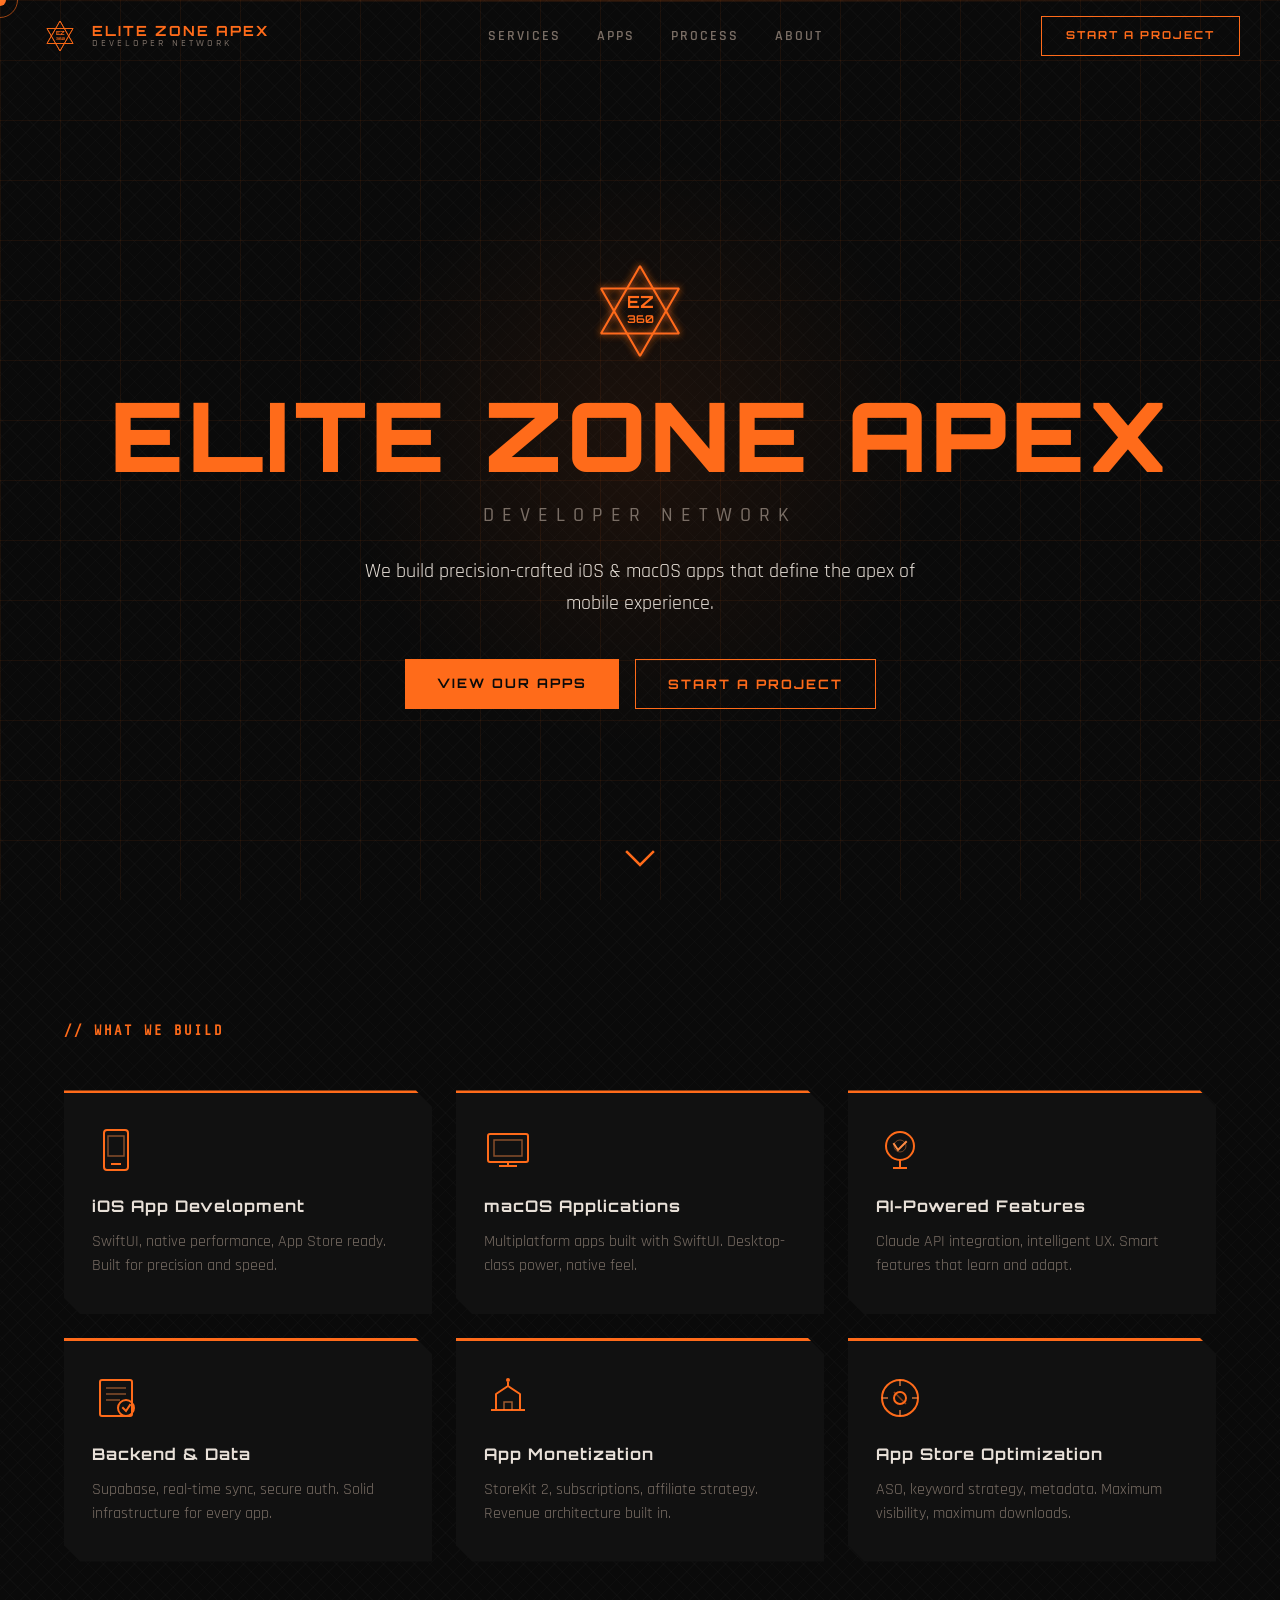
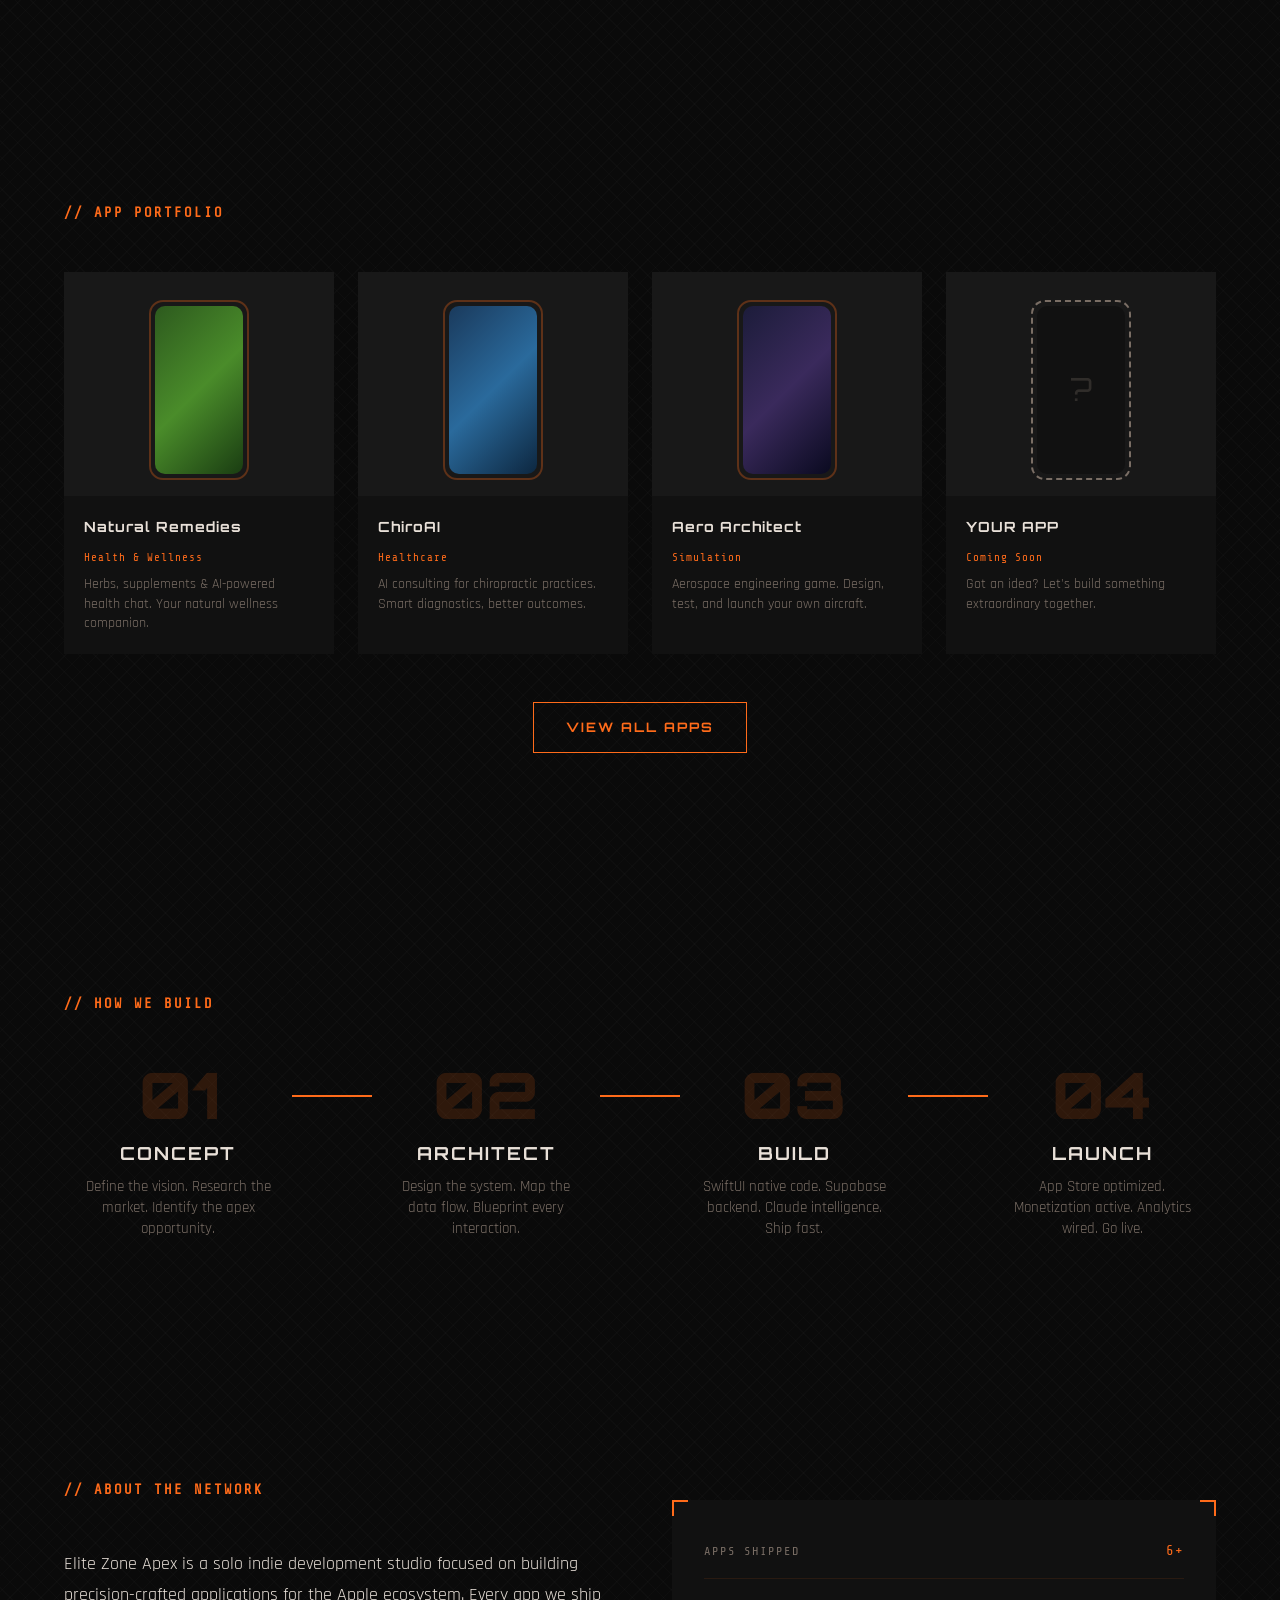
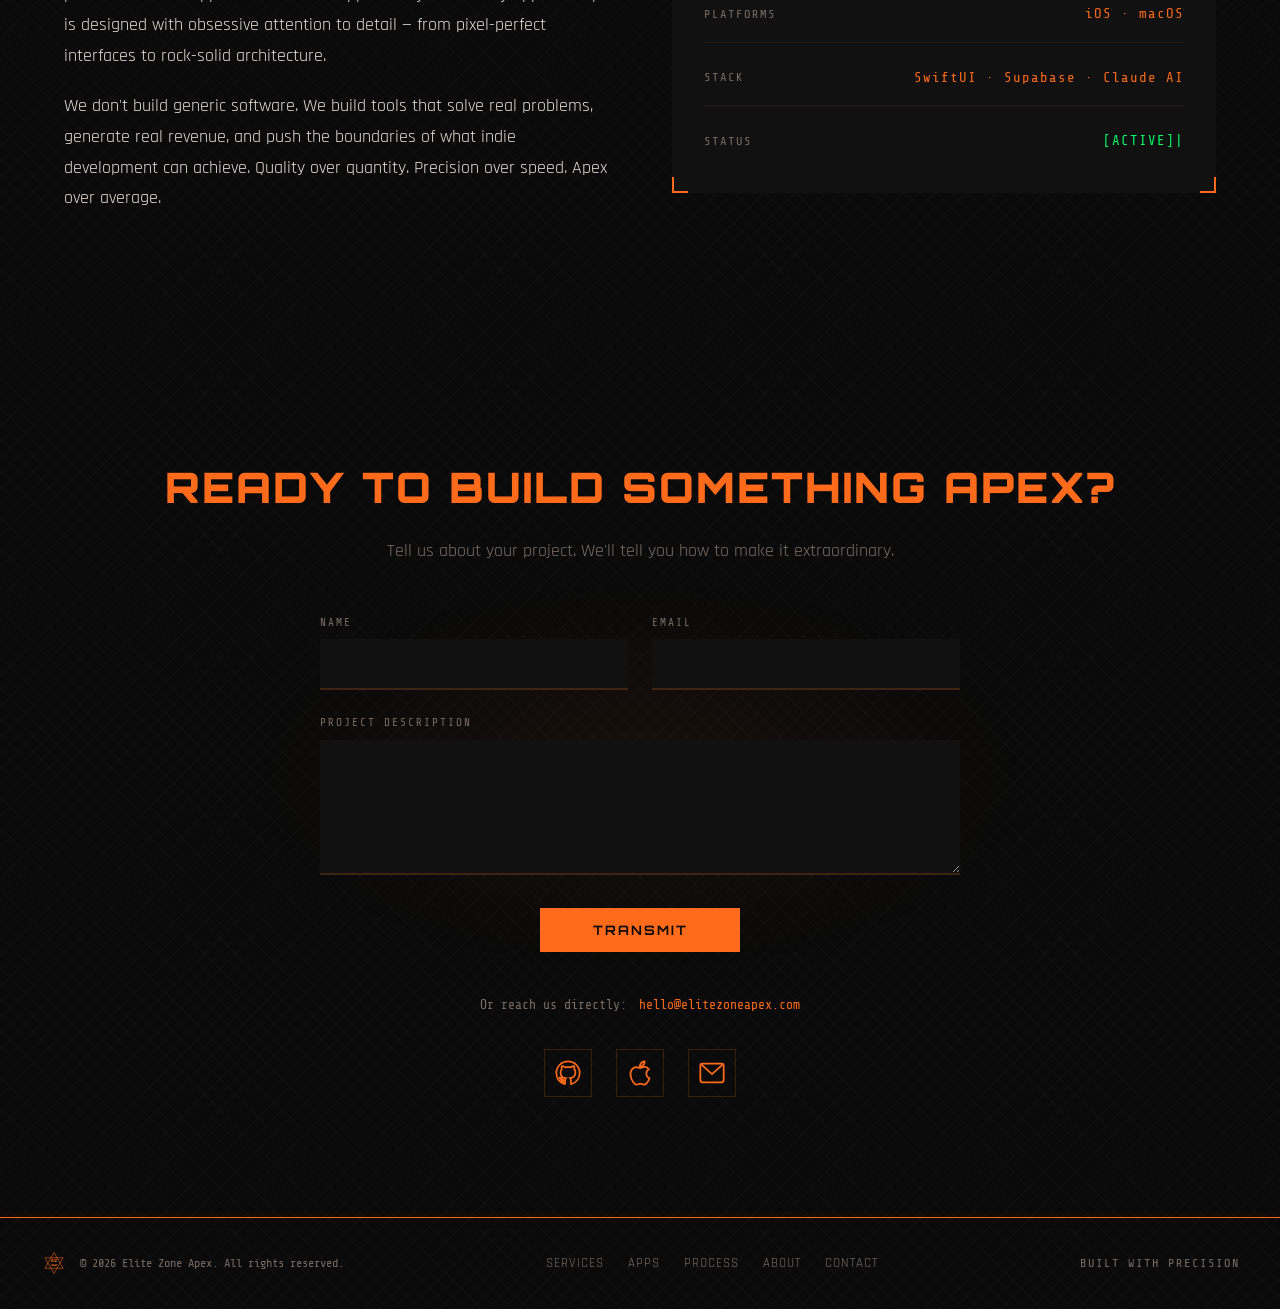
==== index.html @ 3fc2ad37 "Initial build: Elite Zone Apex Developer Network website Static site with carbon fiber texture, oran" ====
<!DOCTYPE html>
<html lang="en">
<head>
  <meta charset="UTF-8">
  <meta name="viewport" content="width=device-width, initial-scale=1.0">
  <title>Elite Zone Apex — Developer Network</title>
  <meta name="description" content="Precision-crafted iOS & macOS apps that define the apex of mobile experience. Elite Zone Apex Developer Network.">
  <meta property="og:title" content="Elite Zone Apex — Developer Network">
  <meta property="og:description" content="Precision-crafted iOS & macOS apps that define the apex of mobile experience.">
  <meta property="og:image" content="assets/og-image.png">
  <meta property="og:type" content="website">
  <link rel="preconnect" href="https://fonts.googleapis.com">
  <link rel="preconnect" href="https://fonts.gstatic.com" crossorigin>
  <link href="https://fonts.googleapis.com/css2?family=Orbitron:wght@400;500;600;700;800;900&family=Rajdhani:wght@300;400;500;600;700&family=Share+Tech+Mono&display=swap" rel="stylesheet">
  <link rel="stylesheet" href="styles/main.css">
</head>
<body>
  <!-- Grid Overlay -->
  <div class="grid-overlay" aria-hidden="true"></div>

  <!-- Scan Line -->
  <div class="scan-line" aria-hidden="true"></div>

  <!-- Custom Cursor -->
  <div class="cursor-dot" aria-hidden="true"></div>
  <div class="cursor-ring" aria-hidden="true"></div>

  <!-- ========== NAV ========== -->
  <header class="nav" id="nav">
    <div class="nav__inner">
      <a href="#hero" class="nav__logo">
        <svg class="nav__logo-mark" viewBox="0 0 200 200" width="40" height="40">
          <defs>
            <filter id="nav-glow">
              <feGaussianBlur stdDeviation="3" result="blur"/>
              <feMerge><feMergeNode in="blur"/><feMergeNode in="SourceGraphic"/></feMerge>
            </filter>
          </defs>
          <g filter="url(#nav-glow)" transform="translate(100,100)">
            <polygon points="0,-75 65,37.5 -65,37.5" fill="none" stroke="#FF6B1A" stroke-width="4" stroke-linejoin="bevel"/>
            <polygon points="0,75 65,-37.5 -65,-37.5" fill="none" stroke="#FF6B1A" stroke-width="4" stroke-linejoin="bevel"/>
          </g>
          <text x="100" y="95" text-anchor="middle" font-family="Orbitron, sans-serif" font-weight="700" font-size="28" fill="#FF6B1A">EZ</text>
          <text x="100" y="120" text-anchor="middle" font-family="Orbitron, sans-serif" font-weight="700" font-size="18" fill="#FF6B1A">360</text>
        </svg>
        <div class="nav__logo-text">
          <span class="nav__logo-title">ELITE ZONE APEX</span>
          <span class="nav__logo-sub">DEVELOPER NETWORK</span>
        </div>
      </a>

      <nav class="nav__links">
        <a href="#services" class="nav__link">Services</a>
        <a href="#apps" class="nav__link">Apps</a>
        <a href="#process" class="nav__link">Process</a>
        <a href="#about" class="nav__link">About</a>
      </nav>

      <a href="#contact" class="btn btn--outline nav__cta">START A PROJECT</a>

      <button class="nav__hamburger" aria-label="Toggle menu" aria-expanded="false">
        <span></span>
        <span></span>
        <span></span>
      </button>
    </div>

    <!-- Mobile menu -->
    <div class="nav__mobile-menu">
      <a href="#services" class="nav__mobile-link">Services</a>
      <a href="#apps" class="nav__mobile-link">Apps</a>
      <a href="#process" class="nav__mobile-link">Process</a>
      <a href="#about" class="nav__mobile-link">About</a>
      <a href="#contact" class="btn btn--outline nav__mobile-cta">START A PROJECT</a>
    </div>
  </header>

  <!-- ========== HERO ========== -->
  <section class="hero" id="hero">
    <div class="hero__bg" aria-hidden="true">
      <div class="hero__glow"></div>
    </div>
    <div class="hero__content">
      <svg class="hero__logo anim-fade-up" viewBox="0 0 200 200" width="120" height="120">
        <defs>
          <filter id="hero-glow">
            <feGaussianBlur stdDeviation="6" result="blur"/>
            <feMerge><feMergeNode in="blur"/><feMergeNode in="SourceGraphic"/></feMerge>
          </filter>
        </defs>
        <g filter="url(#hero-glow)" transform="translate(100,100)">
          <polygon points="0,-75 65,37.5 -65,37.5" fill="none" stroke="#FF6B1A" stroke-width="3.5" stroke-linejoin="bevel"/>
          <polygon points="0,75 65,-37.5 -65,-37.5" fill="none" stroke="#FF6B1A" stroke-width="3.5" stroke-linejoin="bevel"/>
        </g>
        <text x="100" y="95" text-anchor="middle" font-family="Orbitron, sans-serif" font-weight="700" font-size="28" fill="#FF6B1A">EZ</text>
        <text x="100" y="120" text-anchor="middle" font-family="Orbitron, sans-serif" font-weight="700" font-size="18" fill="#FF6B1A">360</text>
      </svg>
      <h1 class="hero__title anim-fade-up" style="animation-delay: 0.15s">ELITE ZONE APEX</h1>
      <p class="hero__subtitle anim-fade-up" style="animation-delay: 0.3s">DEVELOPER NETWORK</p>
      <p class="hero__tagline anim-fade-up" style="animation-delay: 0.45s">We build precision-crafted iOS &amp; macOS apps that define the apex of mobile experience.</p>
      <div class="hero__buttons anim-fade-up" style="animation-delay: 0.6s">
        <a href="#apps" class="btn btn--primary">VIEW OUR APPS</a>
        <a href="#contact" class="btn btn--outline">START A PROJECT</a>
      </div>
    </div>
    <div class="hero__chevron anim-fade-up" style="animation-delay: 0.75s" aria-hidden="true">
      <svg width="30" height="18" viewBox="0 0 30 18" fill="none">
        <path d="M2 2L15 15L28 2" stroke="#FF6B1A" stroke-width="2.5" stroke-linecap="square"/>
      </svg>
    </div>
  </section>

  <!-- ========== SERVICES ========== -->
  <section class="services" id="services">
    <div class="container">
      <h2 class="section-label">// WHAT WE BUILD</h2>
      <div class="services__grid">

        <article class="service-card reveal">
          <div class="service-card__accent"></div>
          <div class="service-card__icon">
            <svg viewBox="0 0 48 48" width="48" height="48"><rect x="12" y="4" width="24" height="40" rx="3" fill="none" stroke="#FF6B1A" stroke-width="2"/><line x1="20" y1="38" x2="28" y2="38" stroke="#FF6B1A" stroke-width="2" stroke-linecap="square"/><rect x="16" y="10" width="16" height="20" fill="none" stroke="#ff8c44" stroke-width="1.5" opacity="0.5"/></svg>
          </div>
          <h3 class="service-card__title">iOS App Development</h3>
          <p class="service-card__desc">SwiftUI, native performance, App Store ready. Built for precision and speed.</p>
        </article>

        <article class="service-card reveal">
          <div class="service-card__accent"></div>
          <div class="service-card__icon">
            <svg viewBox="0 0 48 48" width="48" height="48"><rect x="4" y="8" width="40" height="28" rx="2" fill="none" stroke="#FF6B1A" stroke-width="2"/><line x1="16" y1="40" x2="32" y2="40" stroke="#FF6B1A" stroke-width="2" stroke-linecap="square"/><line x1="24" y1="36" x2="24" y2="40" stroke="#FF6B1A" stroke-width="2"/><rect x="10" y="14" width="28" height="16" fill="none" stroke="#ff8c44" stroke-width="1.5" opacity="0.5"/></svg>
          </div>
          <h3 class="service-card__title">macOS Applications</h3>
          <p class="service-card__desc">Multiplatform apps built with SwiftUI. Desktop-class power, native feel.</p>
        </article>

        <article class="service-card reveal">
          <div class="service-card__accent"></div>
          <div class="service-card__icon">
            <svg viewBox="0 0 48 48" width="48" height="48"><circle cx="24" cy="20" r="14" fill="none" stroke="#FF6B1A" stroke-width="2"/><path d="M18 18 L22 24 L30 16" fill="none" stroke="#ff8c44" stroke-width="2" stroke-linecap="square"/><line x1="24" y1="34" x2="24" y2="42" stroke="#FF6B1A" stroke-width="2"/><line x1="18" y1="42" x2="30" y2="42" stroke="#FF6B1A" stroke-width="2" stroke-linecap="square"/><circle cx="24" cy="20" r="6" fill="none" stroke="#ff8c44" stroke-width="1" opacity="0.4"/></svg>
          </div>
          <h3 class="service-card__title">AI-Powered Features</h3>
          <p class="service-card__desc">Claude API integration, intelligent UX. Smart features that learn and adapt.</p>
        </article>

        <article class="service-card reveal">
          <div class="service-card__accent"></div>
          <div class="service-card__icon">
            <svg viewBox="0 0 48 48" width="48" height="48"><rect x="8" y="6" width="32" height="36" rx="2" fill="none" stroke="#FF6B1A" stroke-width="2"/><line x1="14" y1="14" x2="34" y2="14" stroke="#ff8c44" stroke-width="1.5" opacity="0.5"/><line x1="14" y1="20" x2="34" y2="20" stroke="#ff8c44" stroke-width="1.5" opacity="0.5"/><line x1="14" y1="26" x2="28" y2="26" stroke="#ff8c44" stroke-width="1.5" opacity="0.5"/><circle cx="34" cy="34" r="8" fill="none" stroke="#FF6B1A" stroke-width="2"/><path d="M31 34 L34 37 L38 31" fill="none" stroke="#FF6B1A" stroke-width="2" stroke-linecap="square"/></svg>
          </div>
          <h3 class="service-card__title">Backend & Data</h3>
          <p class="service-card__desc">Supabase, real-time sync, secure auth. Solid infrastructure for every app.</p>
        </article>

        <article class="service-card reveal">
          <div class="service-card__accent"></div>
          <div class="service-card__icon">
            <svg viewBox="0 0 48 48" width="48" height="48"><path d="M12 36 L12 20 L24 12 L36 20 L36 36" fill="none" stroke="#FF6B1A" stroke-width="2" stroke-linejoin="bevel"/><line x1="8" y1="36" x2="40" y2="36" stroke="#FF6B1A" stroke-width="2" stroke-linecap="square"/><path d="M20 36 L20 28 L28 28 L28 36" fill="none" stroke="#ff8c44" stroke-width="1.5" opacity="0.6"/><line x1="24" y1="12" x2="24" y2="8" stroke="#FF6B1A" stroke-width="2"/><circle cx="24" cy="6" r="2" fill="#FF6B1A"/></svg>
          </div>
          <h3 class="service-card__title">App Monetization</h3>
          <p class="service-card__desc">StoreKit 2, subscriptions, affiliate strategy. Revenue architecture built in.</p>
        </article>

        <article class="service-card reveal">
          <div class="service-card__accent"></div>
          <div class="service-card__icon">
            <svg viewBox="0 0 48 48" width="48" height="48"><circle cx="24" cy="24" r="18" fill="none" stroke="#FF6B1A" stroke-width="2"/><path d="M24 6 L24 12" stroke="#ff8c44" stroke-width="2" opacity="0.6"/><path d="M24 36 L24 42" stroke="#ff8c44" stroke-width="2" opacity="0.6"/><path d="M6 24 L12 24" stroke="#ff8c44" stroke-width="2" opacity="0.6"/><path d="M36 24 L42 24" stroke="#ff8c44" stroke-width="2" opacity="0.6"/><circle cx="24" cy="24" r="6" fill="none" stroke="#FF6B1A" stroke-width="2"/><path d="M18 18 L30 30" stroke="#FF6B1A" stroke-width="1.5" opacity="0.5"/></svg>
          </div>
          <h3 class="service-card__title">App Store Optimization</h3>
          <p class="service-card__desc">ASO, keyword strategy, metadata. Maximum visibility, maximum downloads.</p>
        </article>

      </div>
    </div>
  </section>

  <!-- ========== APPS ========== -->
  <section class="apps" id="apps">
    <div class="container">
      <h2 class="section-label">// APP PORTFOLIO</h2>
      <div class="apps__grid">

        <article class="app-card reveal">
          <div class="app-card__mockup">
            <div class="app-card__phone">
              <div class="app-card__screen" style="background: linear-gradient(135deg, #2d5a1e, #4a8c2a, #1a3d12)"></div>
            </div>
          </div>
          <div class="app-card__info">
            <h3 class="app-card__name">Natural Remedies</h3>
            <span class="app-card__tag">Health & Wellness</span>
            <p class="app-card__desc">Herbs, supplements & AI-powered health chat. Your natural wellness companion.</p>
          </div>
        </article>

        <article class="app-card reveal">
          <div class="app-card__mockup">
            <div class="app-card__phone">
              <div class="app-card__screen" style="background: linear-gradient(135deg, #1a3a5c, #2a6a9c, #0d2740)"></div>
            </div>
          </div>
          <div class="app-card__info">
            <h3 class="app-card__name">ChiroAI</h3>
            <span class="app-card__tag">Healthcare</span>
            <p class="app-card__desc">AI consulting for chiropractic practices. Smart diagnostics, better outcomes.</p>
          </div>
        </article>

        <article class="app-card reveal">
          <div class="app-card__mockup">
            <div class="app-card__phone">
              <div class="app-card__screen" style="background: linear-gradient(135deg, #1c1c3a, #3a2a5c, #0a0a20)"></div>
            </div>
          </div>
          <div class="app-card__info">
            <h3 class="app-card__name">Aero Architect</h3>
            <span class="app-card__tag">Simulation</span>
            <p class="app-card__desc">Aerospace engineering game. Design, test, and launch your own aircraft.</p>
          </div>
        </article>

        <article class="app-card app-card--coming-soon reveal">
          <div class="app-card__mockup">
            <div class="app-card__phone app-card__phone--dashed">
              <div class="app-card__screen" style="background: #111111">
                <span class="app-card__placeholder-text">?</span>
              </div>
            </div>
          </div>
          <div class="app-card__info">
            <h3 class="app-card__name">YOUR APP</h3>
            <span class="app-card__tag">Coming Soon</span>
            <p class="app-card__desc">Got an idea? Let's build something extraordinary together.</p>
          </div>
        </article>

      </div>
      <div class="apps__cta">
        <a href="#contact" class="btn btn--outline">VIEW ALL APPS</a>
      </div>
    </div>
  </section>

  <!-- ========== PROCESS ========== -->
  <section class="process" id="process">
    <div class="container">
      <h2 class="section-label">// HOW WE BUILD</h2>
      <div class="process__timeline">

        <div class="process__step reveal">
          <span class="process__number">01</span>
          <h3 class="process__title">CONCEPT</h3>
          <p class="process__desc">Define the vision. Research the market. Identify the apex opportunity.</p>
        </div>

        <div class="process__line" aria-hidden="true">
          <div class="process__line-fill"></div>
        </div>

        <div class="process__step reveal">
          <span class="process__number">02</span>
          <h3 class="process__title">ARCHITECT</h3>
          <p class="process__desc">Design the system. Map the data flow. Blueprint every interaction.</p>
        </div>

        <div class="process__line" aria-hidden="true">
          <div class="process__line-fill"></div>
        </div>

        <div class="process__step reveal">
          <span class="process__number">03</span>
          <h3 class="process__title">BUILD</h3>
          <p class="process__desc">SwiftUI native code. Supabase backend. Claude intelligence. Ship fast.</p>
        </div>

        <div class="process__line" aria-hidden="true">
          <div class="process__line-fill"></div>
        </div>

        <div class="process__step reveal">
          <span class="process__number">04</span>
          <h3 class="process__title">LAUNCH</h3>
          <p class="process__desc">App Store optimized. Monetization active. Analytics wired. Go live.</p>
        </div>

      </div>
    </div>
  </section>

  <!-- ========== ABOUT ========== -->
  <section class="about" id="about">
    <div class="container">
      <div class="about__grid">
        <div class="about__text reveal">
          <h2 class="section-label">// ABOUT THE NETWORK</h2>
          <p class="about__paragraph">Elite Zone Apex is a solo indie development studio focused on building precision-crafted applications for the Apple ecosystem. Every app we ship is designed with obsessive attention to detail — from pixel-perfect interfaces to rock-solid architecture.</p>
          <p class="about__paragraph">We don't build generic software. We build tools that solve real problems, generate real revenue, and push the boundaries of what indie development can achieve. Quality over quantity. Precision over speed. Apex over average.</p>
        </div>
        <div class="about__stats reveal">
          <div class="about__hud">
            <div class="about__hud-corner about__hud-corner--tl" aria-hidden="true"></div>
            <div class="about__hud-corner about__hud-corner--tr" aria-hidden="true"></div>
            <div class="about__hud-corner about__hud-corner--bl" aria-hidden="true"></div>
            <div class="about__hud-corner about__hud-corner--br" aria-hidden="true"></div>
            <div class="about__stat">
              <span class="about__stat-label">APPS SHIPPED</span>
              <span class="about__stat-value">6+</span>
            </div>
            <div class="about__stat">
              <span class="about__stat-label">PLATFORMS</span>
              <span class="about__stat-value">iOS · macOS</span>
            </div>
            <div class="about__stat">
              <span class="about__stat-label">STACK</span>
              <span class="about__stat-value">SwiftUI · Supabase · Claude AI</span>
            </div>
            <div class="about__stat">
              <span class="about__stat-label">STATUS</span>
              <span class="about__stat-value about__stat-value--active">[ACTIVE]<span class="blink-cursor">|</span></span>
            </div>
          </div>
        </div>
      </div>
    </div>
  </section>

  <!-- ========== CONTACT ========== -->
  <section class="contact" id="contact">
    <div class="contact__glow" aria-hidden="true"></div>
    <div class="container">
      <h2 class="contact__heading reveal">READY TO BUILD SOMETHING APEX?</h2>
      <p class="contact__sub reveal">Tell us about your project. We'll tell you how to make it extraordinary.</p>

      <form class="contact__form reveal" action="https://formspree.io/f/placeholder" method="POST">
        <div class="contact__field">
          <label for="name" class="contact__label">NAME</label>
          <input type="text" id="name" name="name" class="contact__input" required autocomplete="name">
        </div>
        <div class="contact__field">
          <label for="email" class="contact__label">EMAIL</label>
          <input type="email" id="email" name="email" class="contact__input" required autocomplete="email">
        </div>
        <div class="contact__field contact__field--full">
          <label for="message" class="contact__label">PROJECT DESCRIPTION</label>
          <textarea id="message" name="message" class="contact__input contact__textarea" rows="5" required></textarea>
        </div>
        <button type="submit" class="btn btn--primary contact__submit">TRANSMIT</button>
      </form>

      <div class="contact__alt reveal">
        <span class="contact__alt-text">Or reach us directly:</span>
        <a href="mailto:hello@elitezoneapex.com" class="contact__alt-email">hello@elitezoneapex.com</a>
      </div>

      <div class="contact__social reveal">
        <a href="https://github.com" class="contact__social-link" aria-label="GitHub" target="_blank" rel="noopener noreferrer">
          <svg viewBox="0 0 24 24" width="28" height="28" fill="none" stroke="#FF6B1A" stroke-width="1.5"><path d="M12 2C6.477 2 2 6.477 2 12c0 4.42 2.87 8.17 6.84 9.5.5.08.66-.23.66-.5v-1.69c-2.77.6-3.36-1.34-3.36-1.34-.46-1.16-1.11-1.47-1.11-1.47-.91-.62.07-.6.07-.6 1 .07 1.53 1.03 1.53 1.03.87 1.52 2.34 1.07 2.91.83.09-.65.35-1.09.63-1.34-2.22-.25-4.55-1.11-4.55-4.94 0-1.1.39-1.99 1.03-2.69-.1-.25-.45-1.27.1-2.64 0 0 .84-.27 2.75 1.02A9.56 9.56 0 0112 6.8c.85.004 1.7.114 2.5.336 1.9-1.29 2.75-1.02 2.75-1.02.55 1.37.2 2.39.1 2.64.64.7 1.03 1.6 1.03 2.69 0 3.84-2.34 4.68-4.57 4.93.36.31.68.92.68 1.85v2.74c0 .27.16.59.67.5A10.003 10.003 0 0022 12c0-5.523-4.477-10-10-10z"/></svg>
        </a>
        <a href="https://apps.apple.com" class="contact__social-link" aria-label="App Store" target="_blank" rel="noopener noreferrer">
          <svg viewBox="0 0 24 24" width="28" height="28" fill="none" stroke="#FF6B1A" stroke-width="1.5"><path d="M18.71 19.5c-.83 1.24-1.71 2.45-3.05 2.47-1.34.03-1.77-.79-3.29-.79-1.53 0-2 .77-3.27.82-1.31.05-2.3-1.32-3.14-2.53C4.25 17 2.94 12.45 4.7 9.39c.87-1.52 2.43-2.48 4.12-2.51 1.28-.02 2.5.87 3.29.87.78 0 2.26-1.07 3.8-.91.65.03 2.47.26 3.64 1.98-.09.06-2.17 1.28-2.15 3.81.03 3.02 2.65 4.03 2.68 4.04-.03.07-.42 1.44-1.38 2.83M13 3.5c.73-.83 1.94-1.46 2.94-1.5.13 1.17-.34 2.35-1.04 3.19-.69.85-1.83 1.51-2.95 1.42-.15-1.15.41-2.35 1.05-3.11z"/></svg>
        </a>
        <a href="mailto:hello@elitezoneapex.com" class="contact__social-link" aria-label="Email">
          <svg viewBox="0 0 24 24" width="28" height="28" fill="none" stroke="#FF6B1A" stroke-width="1.5"><rect x="2" y="4" width="20" height="16" rx="2"/><path d="M22 4L12 13 2 4"/></svg>
        </a>
      </div>
    </div>
  </section>

  <!-- ========== FOOTER ========== -->
  <footer class="footer">
    <div class="footer__border" aria-hidden="true"></div>
    <div class="footer__inner">
      <div class="footer__brand">
        <svg class="footer__logo" viewBox="0 0 200 200" width="28" height="28">
          <g transform="translate(100,100)">
            <polygon points="0,-75 65,37.5 -65,37.5" fill="none" stroke="#FF6B1A" stroke-width="4" stroke-linejoin="bevel"/>
            <polygon points="0,75 65,-37.5 -65,-37.5" fill="none" stroke="#FF6B1A" stroke-width="4" stroke-linejoin="bevel"/>
          </g>
          <text x="100" y="95" text-anchor="middle" font-family="Orbitron, sans-serif" font-weight="700" font-size="28" fill="#FF6B1A">EZ</text>
          <text x="100" y="120" text-anchor="middle" font-family="Orbitron, sans-serif" font-weight="700" font-size="18" fill="#FF6B1A">360</text>
        </svg>
        <span class="footer__copyright">&copy; 2026 Elite Zone Apex. All rights reserved.</span>
      </div>
      <nav class="footer__links">
        <a href="#services">Services</a>
        <a href="#apps">Apps</a>
        <a href="#process">Process</a>
        <a href="#about">About</a>
        <a href="#contact">Contact</a>
      </nav>
      <span class="footer__tagline">BUILT WITH PRECISION</span>
    </div>
  </footer>

  <script src="scripts/main.js"></script>
</body>
</html>
---- styles/main.css ----
/* ============================================
   ELITE ZONE APEX — Main Stylesheet
   Tactical Dark Tech / Neon Industrial
   ============================================ */

/* --- Reset & Base --- */
*, *::before, *::after {
  margin: 0;
  padding: 0;
  box-sizing: border-box;
}

:root {
  --bg: #0a0a0a;
  --surface: #111111;
  --surface-alt: #181818;
  --accent: #FF6B1A;
  --glow: #ff8c44;
  --dim: #c44d0d;
  --text: #e8e0d8;
  --muted: #7a6e65;
  --grid-line: rgba(255,107,26,0.07);
  --font-display: 'Orbitron', sans-serif;
  --font-body: 'Rajdhani', sans-serif;
  --font-mono: 'Share Tech Mono', monospace;
}

html {
  scroll-behavior: smooth;
  scrollbar-color: var(--accent) var(--surface);
}

html::-webkit-scrollbar {
  width: 8px;
}
html::-webkit-scrollbar-track {
  background: var(--surface);
}
html::-webkit-scrollbar-thumb {
  background: var(--accent);
  border-radius: 2px;
}

body {
  font-family: var(--font-body);
  background-color: var(--bg);
  color: var(--text);
  line-height: 1.6;
  overflow-x: hidden;
  cursor: none;
  /* Carbon fiber texture */
  background-image:
    repeating-linear-gradient(
      45deg,
      transparent,
      transparent 10px,
      rgba(255,255,255,0.015) 10px,
      rgba(255,255,255,0.015) 11px
    ),
    repeating-linear-gradient(
      -45deg,
      transparent,
      transparent 10px,
      rgba(255,255,255,0.015) 10px,
      rgba(255,255,255,0.015) 11px
    );
}

a {
  color: inherit;
  text-decoration: none;
}

img, svg {
  display: block;
}

.container {
  width: 100%;
  max-width: 1200px;
  margin: 0 auto;
  padding: 0 24px;
}

/* --- Grid Overlay --- */
.grid-overlay {
  position: fixed;
  inset: 0;
  z-index: 0;
  pointer-events: none;
  background-image:
    linear-gradient(var(--grid-line) 1px, transparent 1px),
    linear-gradient(90deg, var(--grid-line) 1px, transparent 1px);
  background-size: 60px 60px;
}

/* --- Scan Line --- */
.scan-line {
  position: fixed;
  top: 0;
  left: 0;
  width: 100%;
  height: 2px;
  background: linear-gradient(90deg, transparent, var(--accent), transparent);
  opacity: 0.12;
  z-index: 9998;
  pointer-events: none;
  animation: scanLine 6s linear infinite;
}

@keyframes scanLine {
  0% { top: -2px; }
  100% { top: 100vh; }
}

/* --- Custom Cursor --- */
.cursor-dot {
  position: fixed;
  width: 12px;
  height: 12px;
  background: var(--accent);
  border-radius: 50%;
  pointer-events: none;
  z-index: 99999;
  transform: translate(-50%, -50%);
  transition: transform 0.05s;
  mix-blend-mode: screen;
}

.cursor-ring {
  position: fixed;
  width: 36px;
  height: 36px;
  border: 1.5px solid var(--accent);
  border-radius: 50%;
  pointer-events: none;
  z-index: 99998;
  transform: translate(-50%, -50%);
  transition: width 0.25s ease, height 0.25s ease, border-color 0.25s ease;
  opacity: 0.6;
}

.cursor-ring.hover {
  width: 52px;
  height: 52px;
  border-color: var(--glow);
  opacity: 0.9;
}

/* --- Reduced Motion --- */
@media (prefers-reduced-motion: reduce) {
  *, *::before, *::after {
    animation-duration: 0.01ms !important;
    animation-iteration-count: 1 !important;
    transition-duration: 0.01ms !important;
  }
  .scan-line { display: none; }
  html { scroll-behavior: auto; }
}

/* --- Section Label --- */
.section-label {
  font-family: var(--font-mono);
  font-size: 14px;
  color: var(--accent);
  letter-spacing: 2px;
  margin-bottom: 48px;
  text-transform: uppercase;
}

/* --- Buttons --- */
.btn {
  display: inline-block;
  font-family: var(--font-display);
  font-size: 13px;
  font-weight: 700;
  letter-spacing: 2px;
  text-transform: uppercase;
  padding: 14px 32px;
  border: none;
  cursor: none;
  transition: all 0.3s ease;
  text-align: center;
}

.btn--primary {
  background: var(--accent);
  color: var(--bg);
}
.btn--primary:hover {
  background: var(--glow);
  box-shadow: 0 0 24px rgba(255,107,26,0.5);
}

.btn--outline {
  background: transparent;
  border: 1px solid var(--accent);
  color: var(--accent);
}
.btn--outline:hover {
  background: var(--accent);
  color: var(--bg);
  box-shadow: 0 0 24px rgba(255,107,26,0.4);
}

/* --- Animations --- */
@keyframes fadeUp {
  from {
    opacity: 0;
    transform: translateY(30px);
  }
  to {
    opacity: 1;
    transform: translateY(0);
  }
}

.anim-fade-up {
  animation: fadeUp 0.8s ease forwards;
  opacity: 0;
}

.reveal {
  opacity: 0;
  transform: translateY(30px);
  transition: opacity 0.6s ease, transform 0.6s ease;
}
.reveal.visible {
  opacity: 1;
  transform: translateY(0);
}

@keyframes pulse-glow {
  0%, 100% { filter: drop-shadow(0 0 20px rgba(255,107,26,0.5)); }
  50% { filter: drop-shadow(0 0 35px rgba(255,107,26,0.9)); }
}

@keyframes blink {
  0%, 50% { opacity: 1; }
  51%, 100% { opacity: 0; }
}

@keyframes chevronBounce {
  0%, 100% { transform: translateY(0); }
  50% { transform: translateY(8px); }
}

/* ============================================
   NAV
   ============================================ */
.nav {
  position: fixed;
  top: 0;
  left: 0;
  right: 0;
  z-index: 1000;
  padding: 0 24px;
  transition: background 0.3s ease, border-color 0.3s ease;
  border-bottom: 1px solid transparent;
}

.nav.scrolled {
  background: rgba(10,10,10,0.85);
  backdrop-filter: blur(12px);
  -webkit-backdrop-filter: blur(12px);
  border-bottom-color: rgba(255,107,26,0.15);
}

.nav__inner {
  max-width: 1200px;
  margin: 0 auto;
  display: flex;
  align-items: center;
  justify-content: space-between;
  height: 72px;
}

.nav__logo {
  display: flex;
  align-items: center;
  gap: 12px;
  z-index: 1001;
}

.nav__logo-mark {
  flex-shrink: 0;
}

.nav__logo-text {
  display: flex;
  flex-direction: column;
  line-height: 1.1;
}

.nav__logo-title {
  font-family: var(--font-display);
  font-size: 14px;
  font-weight: 700;
  color: var(--accent);
  letter-spacing: 2px;
}

.nav__logo-sub {
  font-family: var(--font-body);
  font-size: 10px;
  font-weight: 500;
  color: var(--muted);
  letter-spacing: 3px;
  text-transform: uppercase;
}

.nav__links {
  display: flex;
  gap: 36px;
}

.nav__link {
  font-family: var(--font-body);
  font-size: 14px;
  font-weight: 600;
  letter-spacing: 2px;
  text-transform: uppercase;
  color: var(--muted);
  position: relative;
  transition: color 0.3s ease;
}

.nav__link::after {
  content: '';
  position: absolute;
  bottom: -4px;
  left: 0;
  width: 0;
  height: 1px;
  background: var(--accent);
  transition: width 0.3s ease;
}

.nav__link:hover {
  color: var(--accent);
}
.nav__link:hover::after {
  width: 100%;
}

.nav__cta {
  font-size: 11px;
  padding: 10px 24px;
}

.nav__hamburger {
  display: none;
  flex-direction: column;
  justify-content: center;
  gap: 5px;
  background: none;
  border: none;
  cursor: none;
  padding: 8px;
  z-index: 1001;
}

.nav__hamburger span {
  display: block;
  width: 24px;
  height: 2px;
  background: var(--accent);
  transition: transform 0.3s ease, opacity 0.3s ease;
}

.nav__hamburger.active span:nth-child(1) {
  transform: rotate(45deg) translate(5px, 5px);
}
.nav__hamburger.active span:nth-child(2) {
  opacity: 0;
}
.nav__hamburger.active span:nth-child(3) {
  transform: rotate(-45deg) translate(5px, -5px);
}

.nav__mobile-menu {
  display: none;
  flex-direction: column;
  align-items: center;
  gap: 24px;
  padding: 24px;
  background: rgba(10,10,10,0.97);
  border-top: 1px solid rgba(255,107,26,0.1);
}

.nav__mobile-menu.open {
  display: flex;
}

.nav__mobile-link {
  font-family: var(--font-body);
  font-size: 18px;
  font-weight: 600;
  letter-spacing: 3px;
  text-transform: uppercase;
  color: var(--muted);
  transition: color 0.3s ease;
}
.nav__mobile-link:hover {
  color: var(--accent);
}

.nav__mobile-cta {
  margin-top: 8px;
}

/* ============================================
   HERO
   ============================================ */
.hero {
  position: relative;
  min-height: 100vh;
  display: flex;
  flex-direction: column;
  align-items: center;
  justify-content: center;
  text-align: center;
  padding: 120px 24px 60px;
  overflow: hidden;
}

.hero__bg {
  position: absolute;
  inset: 0;
  z-index: -1;
}

.hero__glow {
  position: absolute;
  top: 50%;
  left: 50%;
  transform: translate(-50%, -50%);
  width: 600px;
  height: 600px;
  border-radius: 50%;
  background: radial-gradient(circle, rgba(255,107,26,0.08) 0%, transparent 70%);
}

.hero__content {
  display: flex;
  flex-direction: column;
  align-items: center;
  gap: 16px;
  z-index: 1;
}

.hero__logo {
  animation: fadeUp 0.8s ease forwards, pulse-glow 3s ease-in-out infinite;
  opacity: 0;
}

.hero__title {
  font-family: var(--font-display);
  font-size: clamp(40px, 8vw, 96px);
  font-weight: 900;
  color: var(--accent);
  letter-spacing: 4px;
  line-height: 1;
}

.hero__subtitle {
  font-family: var(--font-body);
  font-size: clamp(14px, 2vw, 20px);
  font-weight: 500;
  color: var(--muted);
  letter-spacing: 8px;
  text-transform: uppercase;
}

.hero__tagline {
  font-family: var(--font-body);
  font-size: 20px;
  color: var(--text);
  max-width: 600px;
  margin-top: 8px;
  font-weight: 400;
}

.hero__buttons {
  display: flex;
  gap: 16px;
  margin-top: 24px;
  flex-wrap: wrap;
  justify-content: center;
}

.hero__chevron {
  position: absolute;
  bottom: 32px;
  animation: fadeUp 0.8s ease forwards, chevronBounce 2s ease-in-out infinite;
  animation-delay: 0.75s, 1.5s;
  opacity: 0;
}

/* ============================================
   SERVICES
   ============================================ */
.services {
  position: relative;
  z-index: 1;
  padding: 120px 0;
}

.services__grid {
  display: grid;
  grid-template-columns: repeat(3, 1fr);
  gap: 24px;
}

.service-card {
  position: relative;
  background: var(--surface);
  padding: 36px 28px;
  transition: transform 0.3s ease, box-shadow 0.3s ease;
  clip-path: polygon(0 0, calc(100% - 16px) 0, 100% 16px, 100% 100%, 16px 100%, 0 calc(100% - 16px));
}

.service-card__accent {
  position: absolute;
  top: 0;
  left: 0;
  right: 0;
  height: 3px;
  background: var(--accent);
}

.service-card:hover {
  transform: translateY(-6px);
  box-shadow: 0 0 30px rgba(255,107,26,0.15);
}

.service-card__icon {
  margin-bottom: 20px;
  transition: filter 0.3s ease;
}

.service-card:hover .service-card__icon {
  filter: drop-shadow(0 0 8px rgba(255,107,26,0.6));
}

.service-card__title {
  font-family: var(--font-display);
  font-size: 16px;
  font-weight: 700;
  color: var(--text);
  letter-spacing: 1px;
  margin-bottom: 10px;
}

.service-card__desc {
  font-family: var(--font-body);
  font-size: 16px;
  color: var(--muted);
  line-height: 1.5;
}

/* ============================================
   APPS
   ============================================ */
.apps {
  position: relative;
  z-index: 1;
  padding: 120px 0;
}

.apps__grid {
  display: grid;
  grid-template-columns: repeat(4, 1fr);
  gap: 24px;
}

.app-card {
  background: var(--surface);
  overflow: hidden;
  transition: transform 0.3s ease, box-shadow 0.3s ease;
}

.app-card:hover {
  transform: translateY(-6px);
  box-shadow: 0 0 30px rgba(255,107,26,0.12);
}

.app-card__mockup {
  display: flex;
  justify-content: center;
  padding: 28px 20px 16px;
  background: var(--surface-alt);
}

.app-card__phone {
  width: 100px;
  height: 180px;
  border: 2px solid rgba(255,107,26,0.3);
  border-radius: 14px;
  overflow: hidden;
  padding: 4px;
}

.app-card__phone--dashed {
  border-style: dashed;
  border-color: var(--muted);
}

.app-card__screen {
  width: 100%;
  height: 100%;
  border-radius: 10px;
  display: flex;
  align-items: center;
  justify-content: center;
}

.app-card__placeholder-text {
  font-family: var(--font-display);
  font-size: 32px;
  color: var(--muted);
  opacity: 0.3;
}

.app-card__info {
  padding: 20px;
}

.app-card__name {
  font-family: var(--font-display);
  font-size: 14px;
  font-weight: 700;
  color: var(--text);
  letter-spacing: 1px;
  margin-bottom: 6px;
}

.app-card__tag {
  display: inline-block;
  font-family: var(--font-mono);
  font-size: 11px;
  color: var(--accent);
  letter-spacing: 1px;
  margin-bottom: 8px;
}

.app-card__desc {
  font-family: var(--font-body);
  font-size: 14px;
  color: var(--muted);
  line-height: 1.4;
}

.apps__cta {
  text-align: center;
  margin-top: 48px;
}

/* ============================================
   PROCESS
   ============================================ */
.process {
  position: relative;
  z-index: 1;
  padding: 120px 0;
}

.process__timeline {
  display: flex;
  align-items: flex-start;
  gap: 0;
}

.process__step {
  flex: 1;
  text-align: center;
  padding: 0 16px;
}

.process__number {
  display: block;
  font-family: var(--font-display);
  font-size: 64px;
  font-weight: 900;
  color: var(--accent);
  opacity: 0.15;
  line-height: 1;
  margin-bottom: 12px;
}

.process__title {
  font-family: var(--font-display);
  font-size: 18px;
  font-weight: 700;
  color: var(--text);
  letter-spacing: 2px;
  margin-bottom: 8px;
}

.process__desc {
  font-family: var(--font-body);
  font-size: 15px;
  color: var(--muted);
  line-height: 1.4;
}

.process__line {
  width: 80px;
  height: 2px;
  background: rgba(255,107,26,0.15);
  margin-top: 32px;
  flex-shrink: 0;
  overflow: hidden;
}

.process__line-fill {
  width: 0;
  height: 100%;
  background: var(--accent);
  transition: width 1s ease;
}

.process__line.animate .process__line-fill {
  width: 100%;
}

/* ============================================
   ABOUT
   ============================================ */
.about {
  position: relative;
  z-index: 1;
  padding: 120px 0;
}

.about__grid {
  display: grid;
  grid-template-columns: 1fr 1fr;
  gap: 64px;
  align-items: center;
}

.about__paragraph {
  font-family: var(--font-body);
  font-size: 18px;
  color: var(--text);
  line-height: 1.7;
  margin-bottom: 20px;
}

.about__paragraph:last-child {
  margin-bottom: 0;
}

.about__stats {
  position: relative;
}

.about__hud {
  position: relative;
  background: var(--surface);
  padding: 40px 32px;
  display: flex;
  flex-direction: column;
  gap: 24px;
}

.about__hud-corner {
  position: absolute;
  width: 16px;
  height: 16px;
}

.about__hud-corner--tl {
  top: 0; left: 0;
  border-top: 2px solid var(--accent);
  border-left: 2px solid var(--accent);
}
.about__hud-corner--tr {
  top: 0; right: 0;
  border-top: 2px solid var(--accent);
  border-right: 2px solid var(--accent);
}
.about__hud-corner--bl {
  bottom: 0; left: 0;
  border-bottom: 2px solid var(--accent);
  border-left: 2px solid var(--accent);
}
.about__hud-corner--br {
  bottom: 0; right: 0;
  border-bottom: 2px solid var(--accent);
  border-right: 2px solid var(--accent);
}

.about__stat {
  display: flex;
  justify-content: space-between;
  align-items: center;
  padding-bottom: 16px;
  border-bottom: 1px solid rgba(255,107,26,0.1);
}

.about__stat:last-child {
  padding-bottom: 0;
  border-bottom: none;
}

.about__stat-label {
  font-family: var(--font-mono);
  font-size: 12px;
  color: var(--muted);
  letter-spacing: 2px;
}

.about__stat-value {
  font-family: var(--font-mono);
  font-size: 14px;
  color: var(--accent);
  letter-spacing: 1px;
}

.about__stat-value--active {
  color: #00ff66;
}

.blink-cursor {
  animation: blink 1s step-end infinite;
}

/* ============================================
   CONTACT
   ============================================ */
.contact {
  position: relative;
  z-index: 1;
  padding: 120px 0;
  text-align: center;
  overflow: hidden;
}

.contact__glow {
  position: absolute;
  top: 50%;
  left: 50%;
  transform: translate(-50%, -50%);
  width: 800px;
  height: 400px;
  background: radial-gradient(ellipse, rgba(255,107,26,0.06) 0%, transparent 70%);
  animation: pulse-glow 4s ease-in-out infinite;
  pointer-events: none;
}

.contact__heading {
  font-family: var(--font-display);
  font-size: clamp(24px, 4vw, 42px);
  font-weight: 900;
  color: var(--accent);
  letter-spacing: 2px;
  margin-bottom: 16px;
}

.contact__sub {
  font-family: var(--font-body);
  font-size: 18px;
  color: var(--muted);
  margin-bottom: 48px;
}

.contact__form {
  display: grid;
  grid-template-columns: 1fr 1fr;
  gap: 24px;
  max-width: 640px;
  margin: 0 auto 40px;
  text-align: left;
}

.contact__field--full {
  grid-column: 1 / -1;
}

.contact__label {
  display: block;
  font-family: var(--font-mono);
  font-size: 11px;
  color: var(--muted);
  letter-spacing: 2px;
  margin-bottom: 8px;
}

.contact__input {
  width: 100%;
  background: var(--surface);
  border: none;
  border-bottom: 2px solid rgba(255,107,26,0.2);
  color: var(--text);
  font-family: var(--font-body);
  font-size: 16px;
  padding: 14px 16px;
  outline: none;
  transition: border-color 0.3s ease;
  -webkit-appearance: none;
  appearance: none;
}

.contact__input:focus {
  border-bottom-color: var(--accent);
}

.contact__textarea {
  resize: vertical;
  min-height: 120px;
}

.contact__submit {
  grid-column: 1 / -1;
  justify-self: center;
  min-width: 200px;
}

.contact__alt {
  margin-bottom: 32px;
}

.contact__alt-text {
  font-family: var(--font-mono);
  font-size: 13px;
  color: var(--muted);
  margin-right: 8px;
}

.contact__alt-email {
  font-family: var(--font-mono);
  font-size: 13px;
  color: var(--accent);
  transition: color 0.3s ease;
}
.contact__alt-email:hover {
  color: var(--glow);
}

.contact__social {
  display: flex;
  justify-content: center;
  gap: 24px;
}

.contact__social-link {
  display: flex;
  align-items: center;
  justify-content: center;
  width: 48px;
  height: 48px;
  border: 1px solid rgba(255,107,26,0.2);
  transition: border-color 0.3s ease, box-shadow 0.3s ease;
}

.contact__social-link:hover {
  border-color: var(--accent);
  box-shadow: 0 0 16px rgba(255,107,26,0.3);
}

.contact__social-link svg {
  display: block;
}

/* ============================================
   FOOTER
   ============================================ */
.footer {
  position: relative;
  z-index: 1;
  padding: 32px 24px;
}

.footer__border {
  position: absolute;
  top: 0;
  left: 0;
  right: 0;
  height: 1px;
  background: var(--accent);
  box-shadow: 0 0 10px rgba(255,107,26,0.3);
}

.footer__inner {
  max-width: 1200px;
  margin: 0 auto;
  display: flex;
  align-items: center;
  justify-content: space-between;
  flex-wrap: wrap;
  gap: 16px;
}

.footer__brand {
  display: flex;
  align-items: center;
  gap: 12px;
}

.footer__logo {
  flex-shrink: 0;
}

.footer__copyright {
  font-family: var(--font-mono);
  font-size: 12px;
  color: var(--muted);
}

.footer__links {
  display: flex;
  gap: 24px;
}

.footer__links a {
  font-family: var(--font-body);
  font-size: 13px;
  color: var(--muted);
  letter-spacing: 1px;
  text-transform: uppercase;
  transition: color 0.3s ease;
}
.footer__links a:hover {
  color: var(--accent);
}

.footer__tagline {
  font-family: var(--font-mono);
  font-size: 12px;
  color: var(--muted);
  letter-spacing: 2px;
}

/* ============================================
   RESPONSIVE
   ============================================ */
@media (max-width: 1024px) {
  .services__grid {
    grid-template-columns: repeat(2, 1fr);
  }

  .apps__grid {
    grid-template-columns: repeat(2, 1fr);
  }

  .process__timeline {
    flex-wrap: wrap;
    justify-content: center;
  }

  .process__line {
    display: none;
  }

  .process__step {
    flex: 0 0 45%;
    margin-bottom: 32px;
  }
}

@media (max-width: 768px) {
  /* Disable custom cursor on mobile */
  body { cursor: auto; }
  .cursor-dot, .cursor-ring { display: none; }

  .nav__links, .nav__cta {
    display: none;
  }

  .nav__hamburger {
    display: flex;
  }

  .services__grid {
    grid-template-columns: 1fr;
  }

  .apps__grid {
    grid-template-columns: 1fr;
    max-width: 320px;
    margin: 0 auto;
  }

  .process__step {
    flex: 0 0 100%;
  }

  .about__grid {
    grid-template-columns: 1fr;
    gap: 40px;
  }

  .contact__form {
    grid-template-columns: 1fr;
  }

  .contact__field--full {
    grid-column: 1;
  }

  .contact__submit {
    grid-column: 1;
  }

  .footer__inner {
    flex-direction: column;
    text-align: center;
  }

  .footer__links {
    flex-wrap: wrap;
    justify-content: center;
  }

  .hero__tagline {
    font-size: 17px;
  }
}
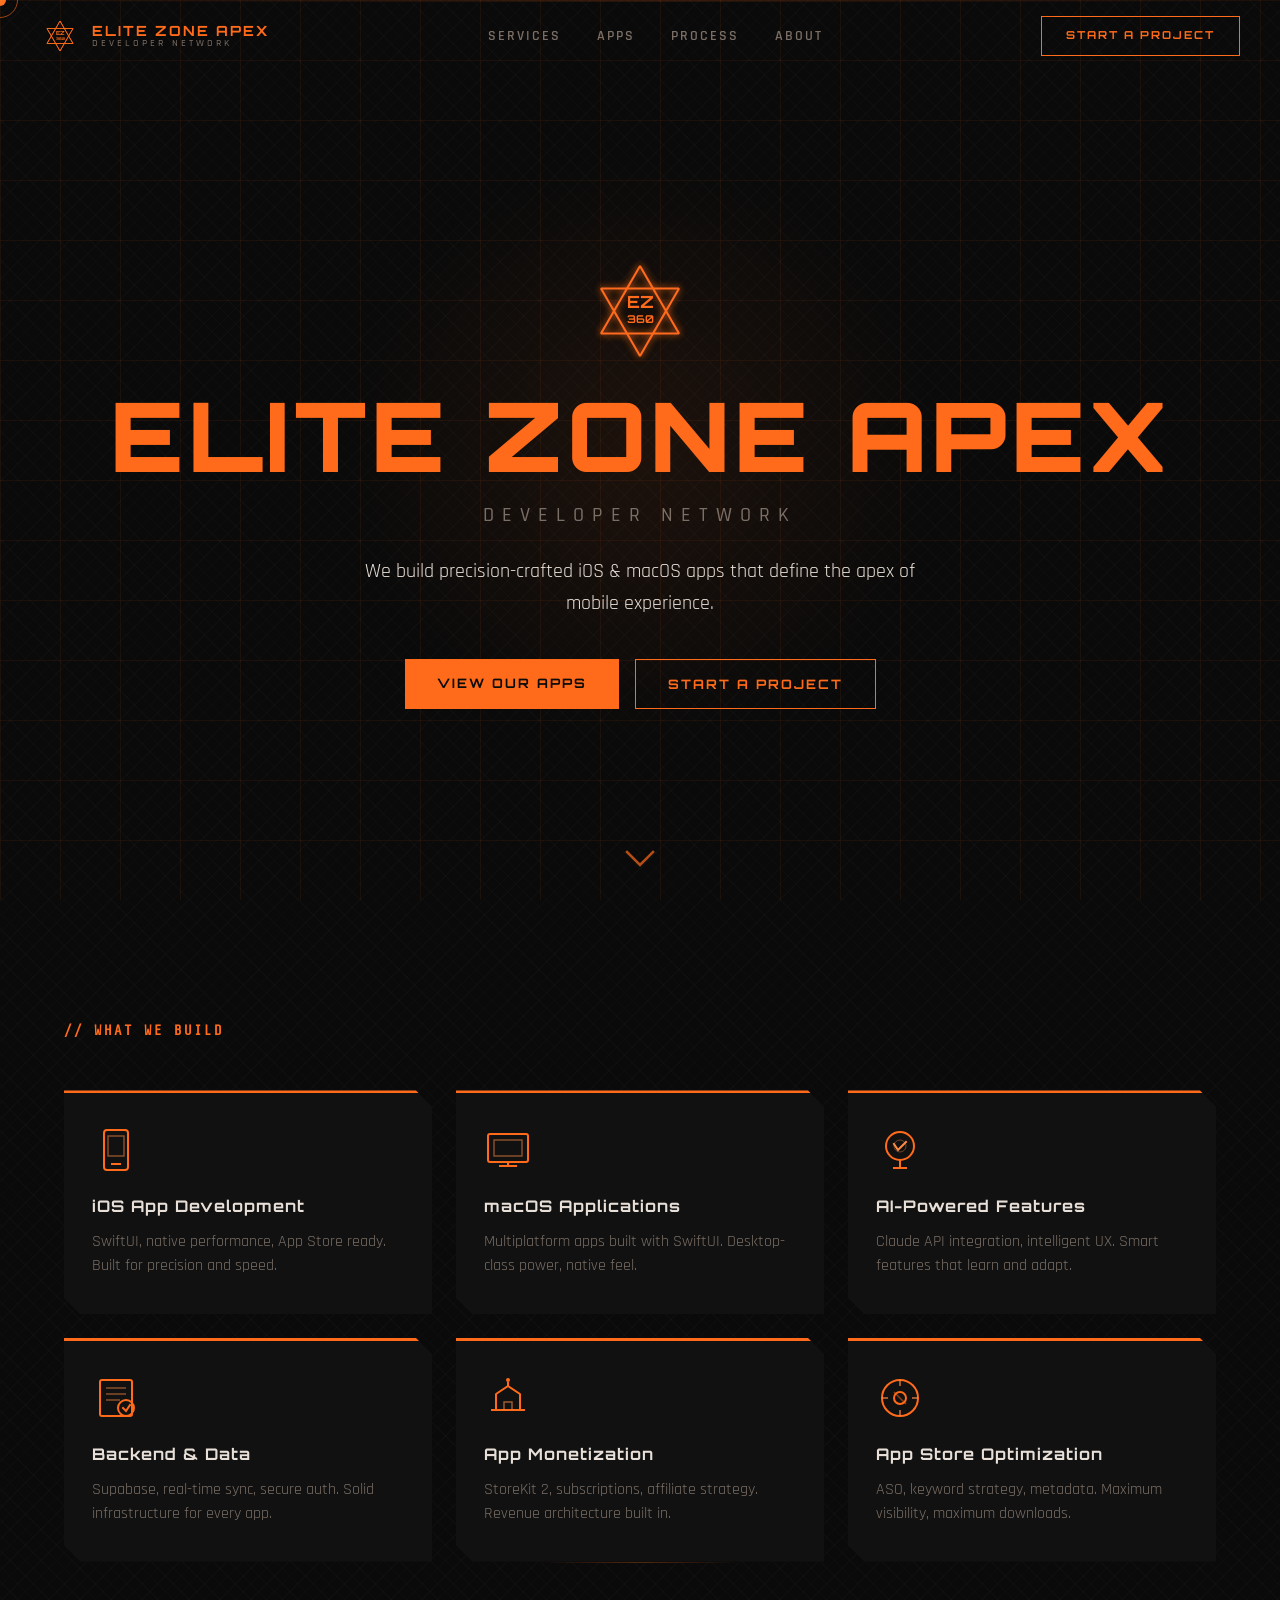
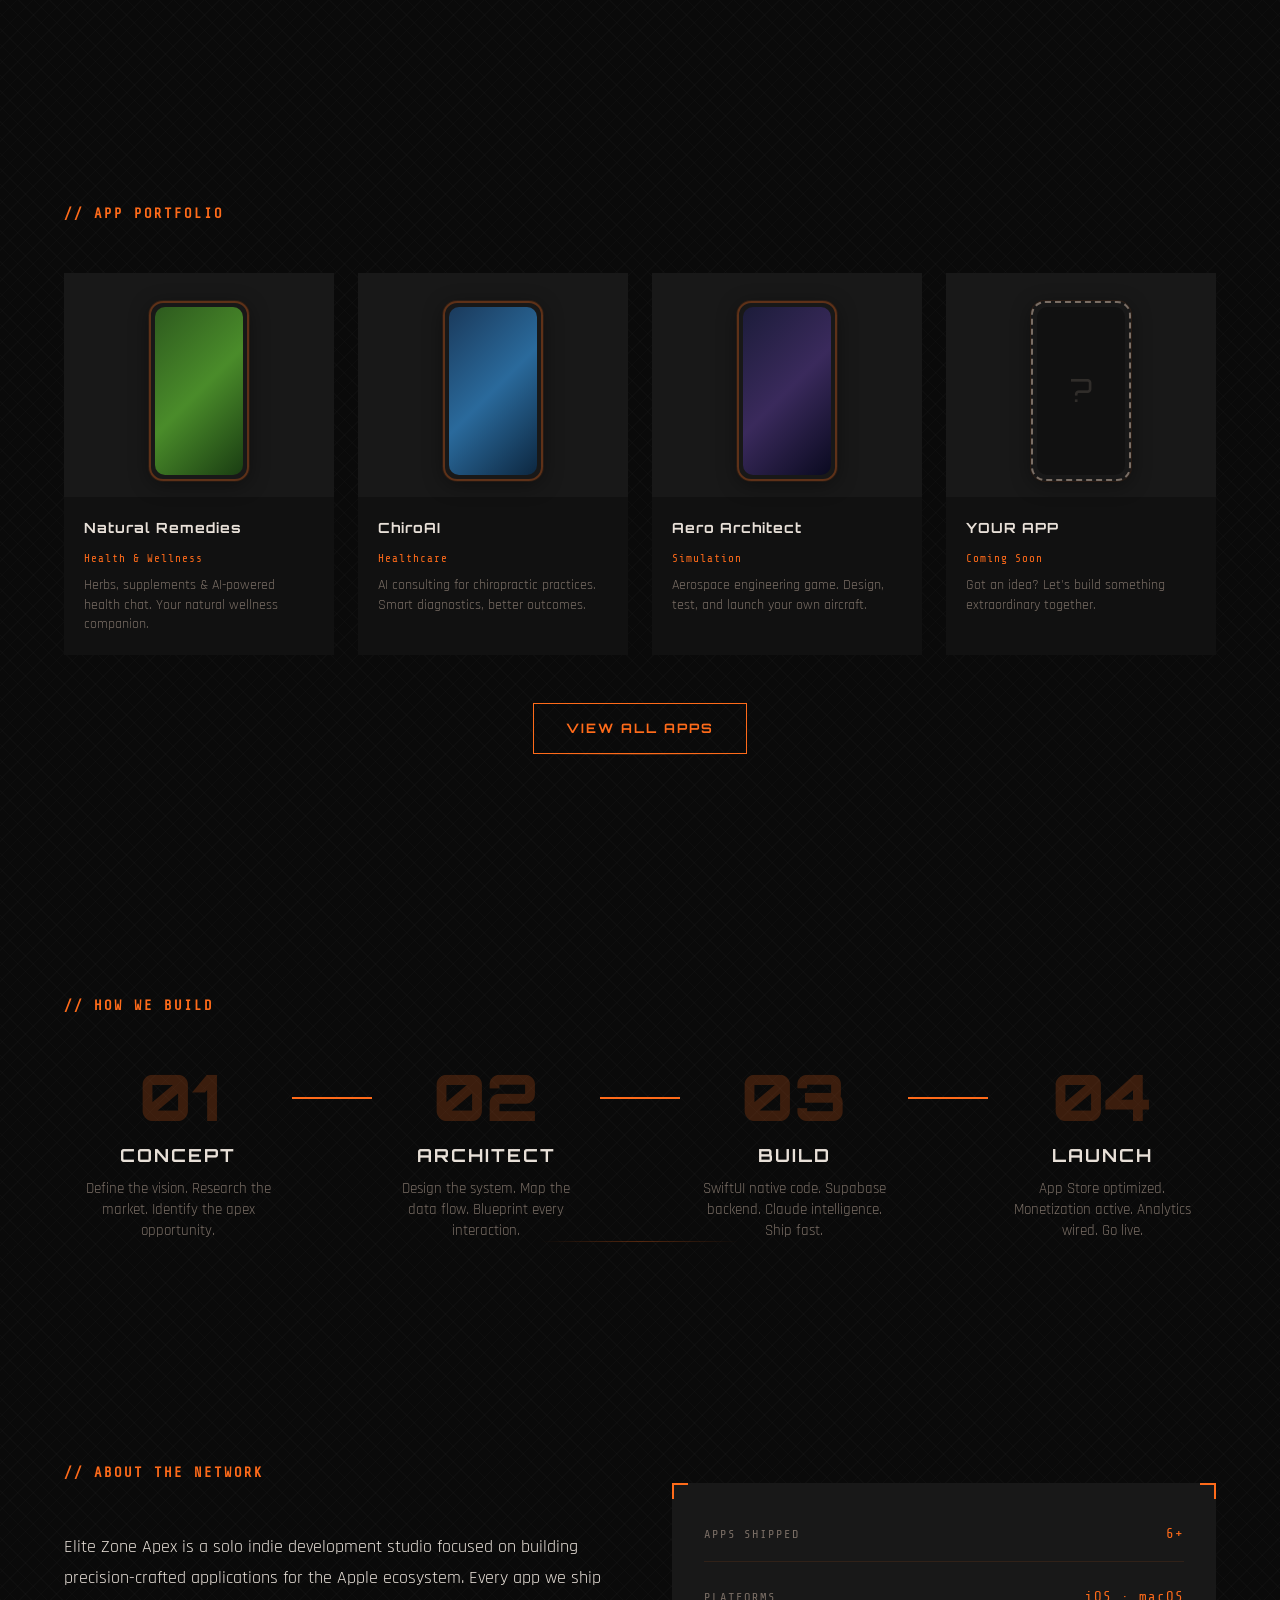
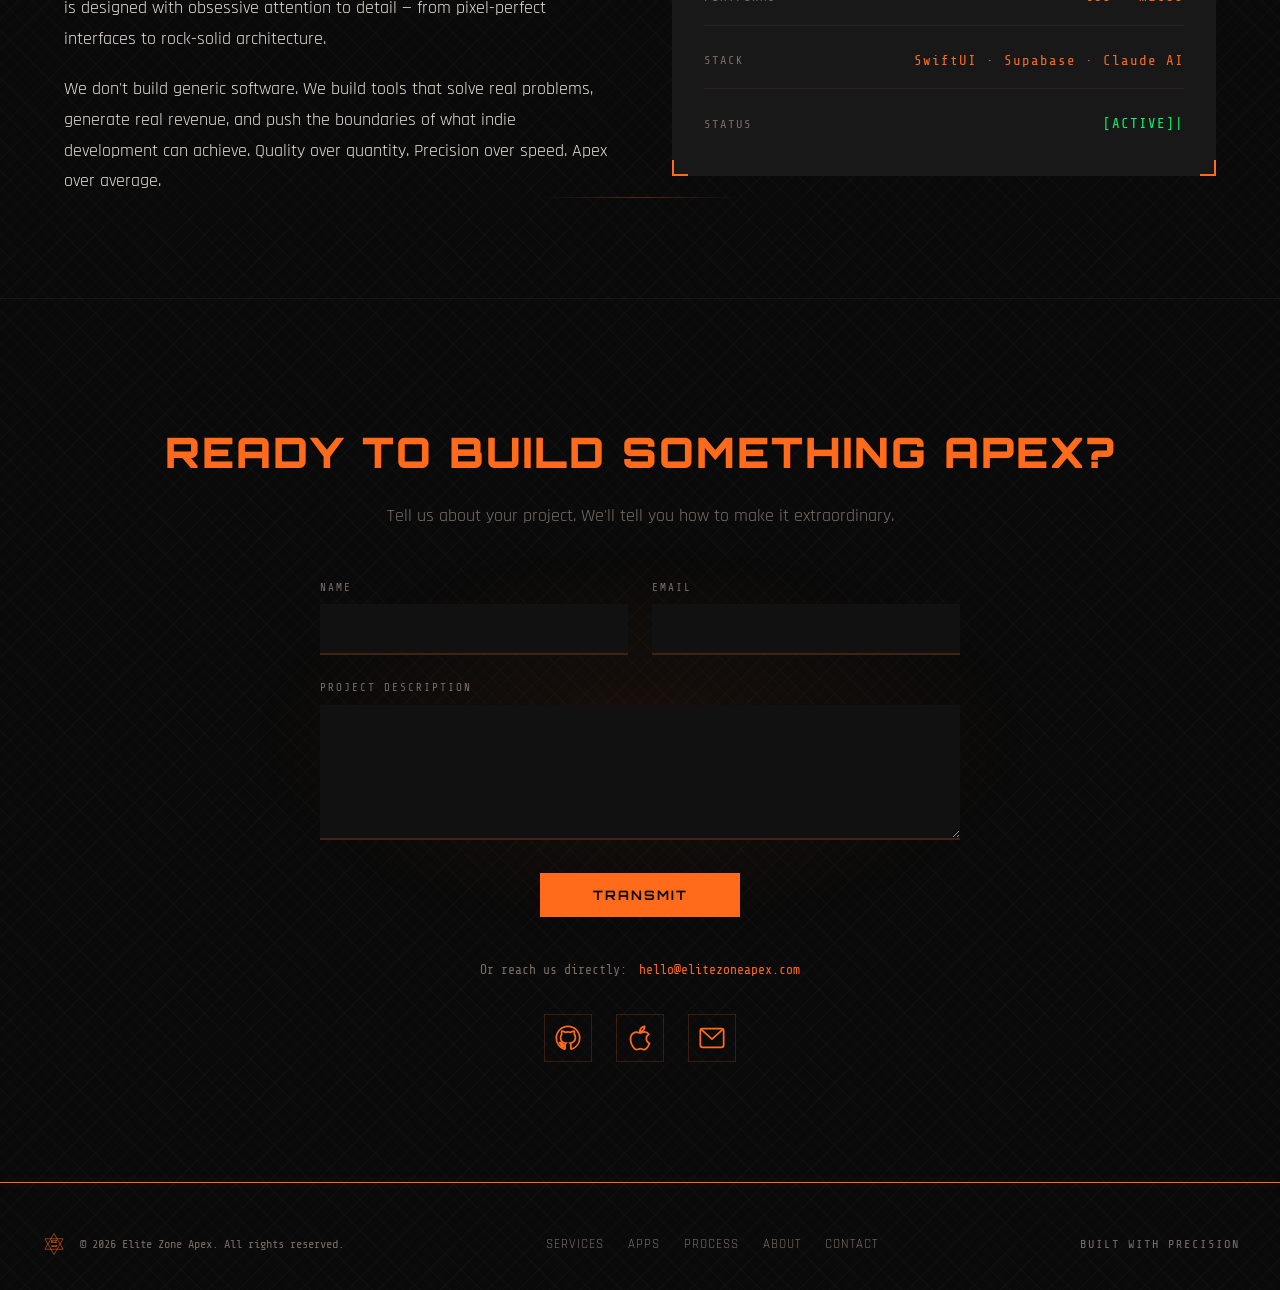
==== commit a2cd166a: "Enhance visual polish: section separators, reveal timing, HUD contrast - Add glow line separators be" ====
--- a/index.html
+++ b/index.html
@@ -9,6 +9,7 @@
   <meta property="og:description" content="Precision-crafted iOS & macOS apps that define the apex of mobile experience.">
   <meta property="og:image" content="assets/og-image.png">
   <meta property="og:type" content="website">
+  <meta name="theme-color" content="#0a0a0a">
   <link rel="preconnect" href="https://fonts.googleapis.com">
   <link rel="preconnect" href="https://fonts.gstatic.com" crossorigin>
   <link href="https://fonts.googleapis.com/css2?family=Orbitron:wght@400;500;600;700;800;900&family=Rajdhani:wght@300;400;500;600;700&family=Share+Tech+Mono&display=swap" rel="stylesheet">
--- a/styles/main.css
+++ b/styles/main.css
@@ -264,6 +264,7 @@
   backdrop-filter: blur(12px);
   -webkit-backdrop-filter: blur(12px);
   border-bottom-color: rgba(255,107,26,0.15);
+  box-shadow: 0 1px 20px rgba(0,0,0,0.5);
 }
 
 .nav__inner {
@@ -531,7 +532,7 @@
 
 .service-card:hover {
   transform: translateY(-6px);
-  box-shadow: 0 0 30px rgba(255,107,26,0.15);
+  box-shadow: 0 0 30px rgba(255,107,26,0.15), inset 0 0 0 1px rgba(255,107,26,0.3);
 }
 
 .service-card__icon {
@@ -599,6 +600,8 @@
   border-radius: 14px;
   overflow: hidden;
   padding: 4px;
+  position: relative;
+  box-shadow: 0 4px 20px rgba(0,0,0,0.4), 0 0 0 1px rgba(255,107,26,0.1);
 }
 
 .app-card__phone--dashed {
@@ -663,6 +666,7 @@
   position: relative;
   z-index: 1;
   padding: 120px 0;
+  min-height: 400px;
 }
 
 .process__timeline {
@@ -683,7 +687,7 @@
   font-size: 64px;
   font-weight: 900;
   color: var(--accent);
-  opacity: 0.15;
+  opacity: 0.2;
   line-height: 1;
   margin-bottom: 12px;
 }
@@ -730,7 +734,7 @@
 .about {
   position: relative;
   z-index: 1;
-  padding: 120px 0;
+  padding: 100px 0;
 }
 
 .about__grid {
@@ -758,7 +762,7 @@
 
 .about__hud {
   position: relative;
-  background: var(--surface);
+  background: var(--surface-alt);
   padding: 40px 32px;
   display: flex;
   flex-direction: column;
@@ -836,6 +840,7 @@
   padding: 120px 0;
   text-align: center;
   overflow: hidden;
+  border-top: 1px solid rgba(255,107,26,0.1);
 }
 
 .contact__glow {
@@ -970,7 +975,7 @@
 .footer {
   position: relative;
   z-index: 1;
-  padding: 32px 24px;
+  padding: 48px 24px 32px;
 }
 
 .footer__border {
@@ -1033,6 +1038,28 @@
   letter-spacing: 2px;
 }
 
+/* --- Section Glow Separators --- */
+.services::after,
+.apps::after,
+.process::after,
+.about::after {
+  content: '';
+  display: block;
+  width: 200px;
+  max-width: 200px;
+  height: 1px;
+  margin: 0 auto;
+  background: linear-gradient(90deg, transparent, var(--accent), transparent);
+  opacity: 0.3;
+  position: relative;
+  bottom: 0;
+}
+
+/* --- Hero Chevron Visibility --- */
+.hero__chevron svg {
+  opacity: 0.7;
+}
+
 /* ============================================
    RESPONSIVE
    ============================================ */
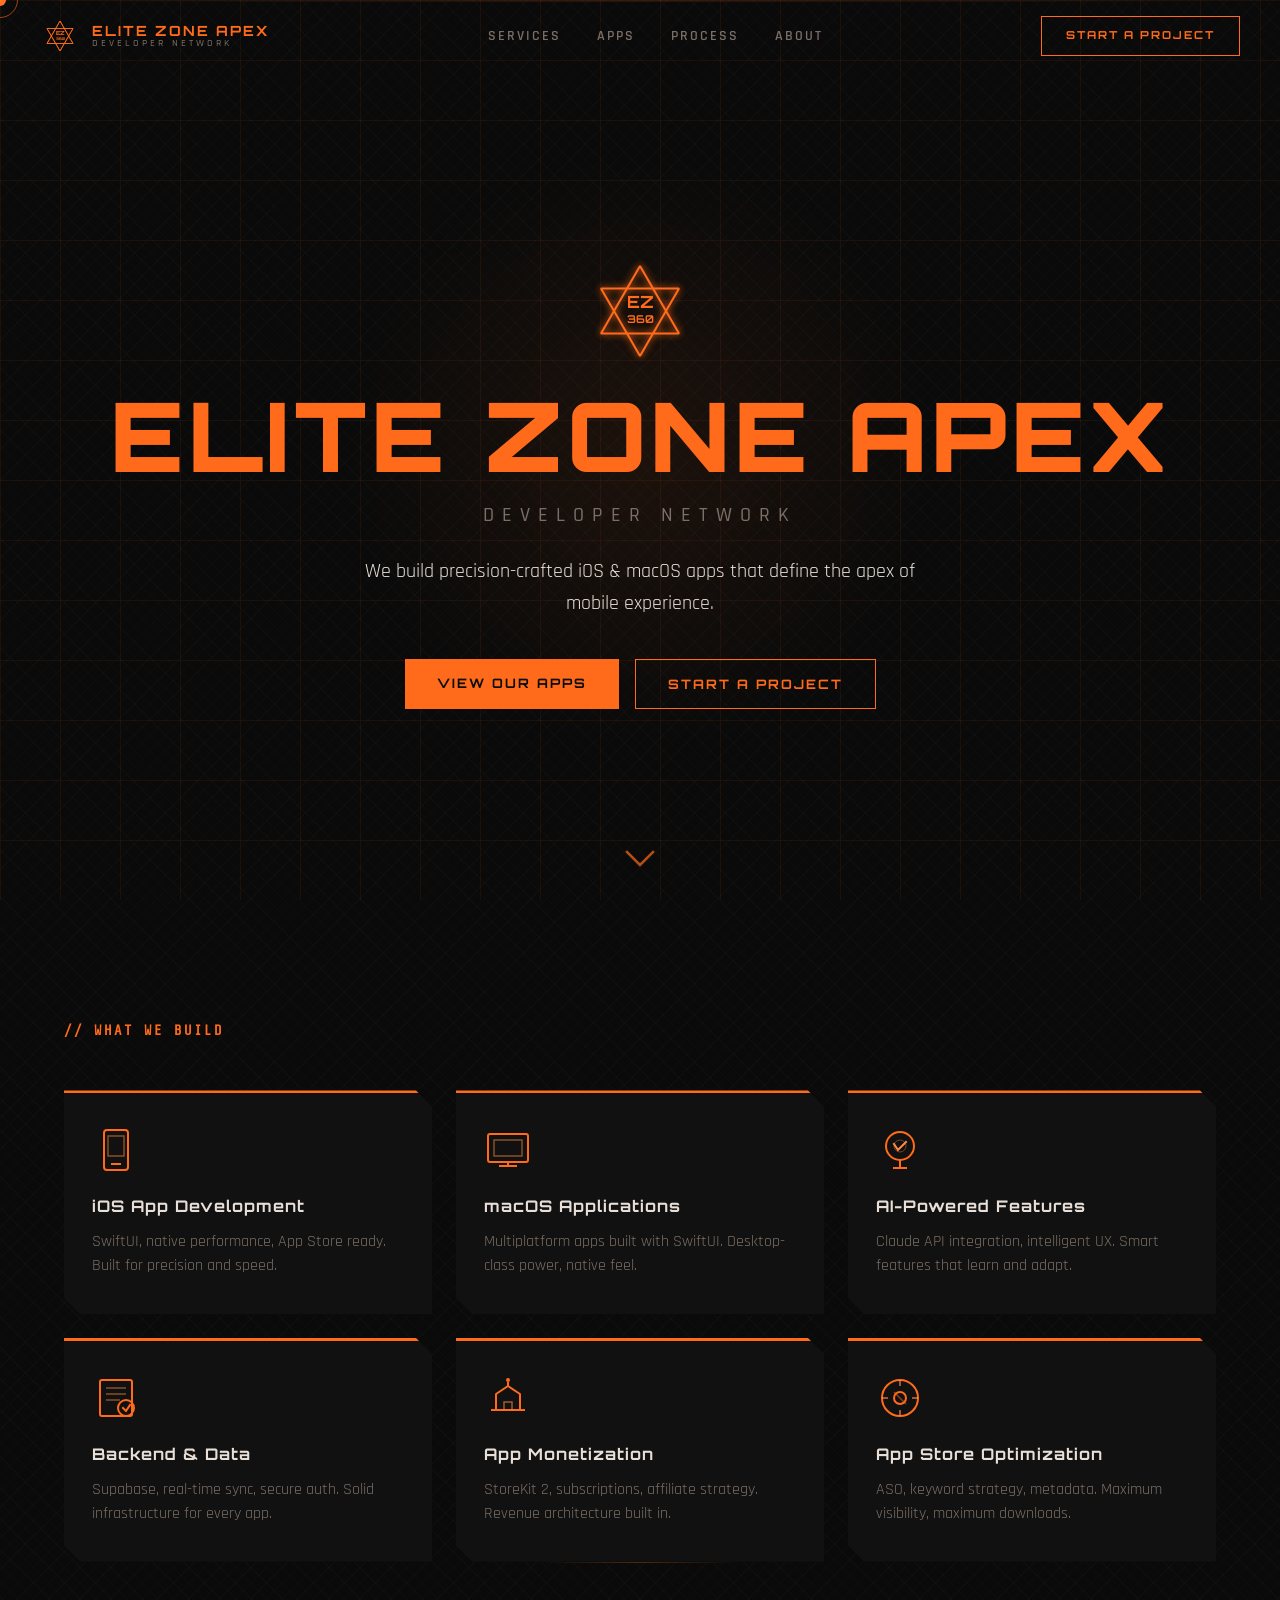
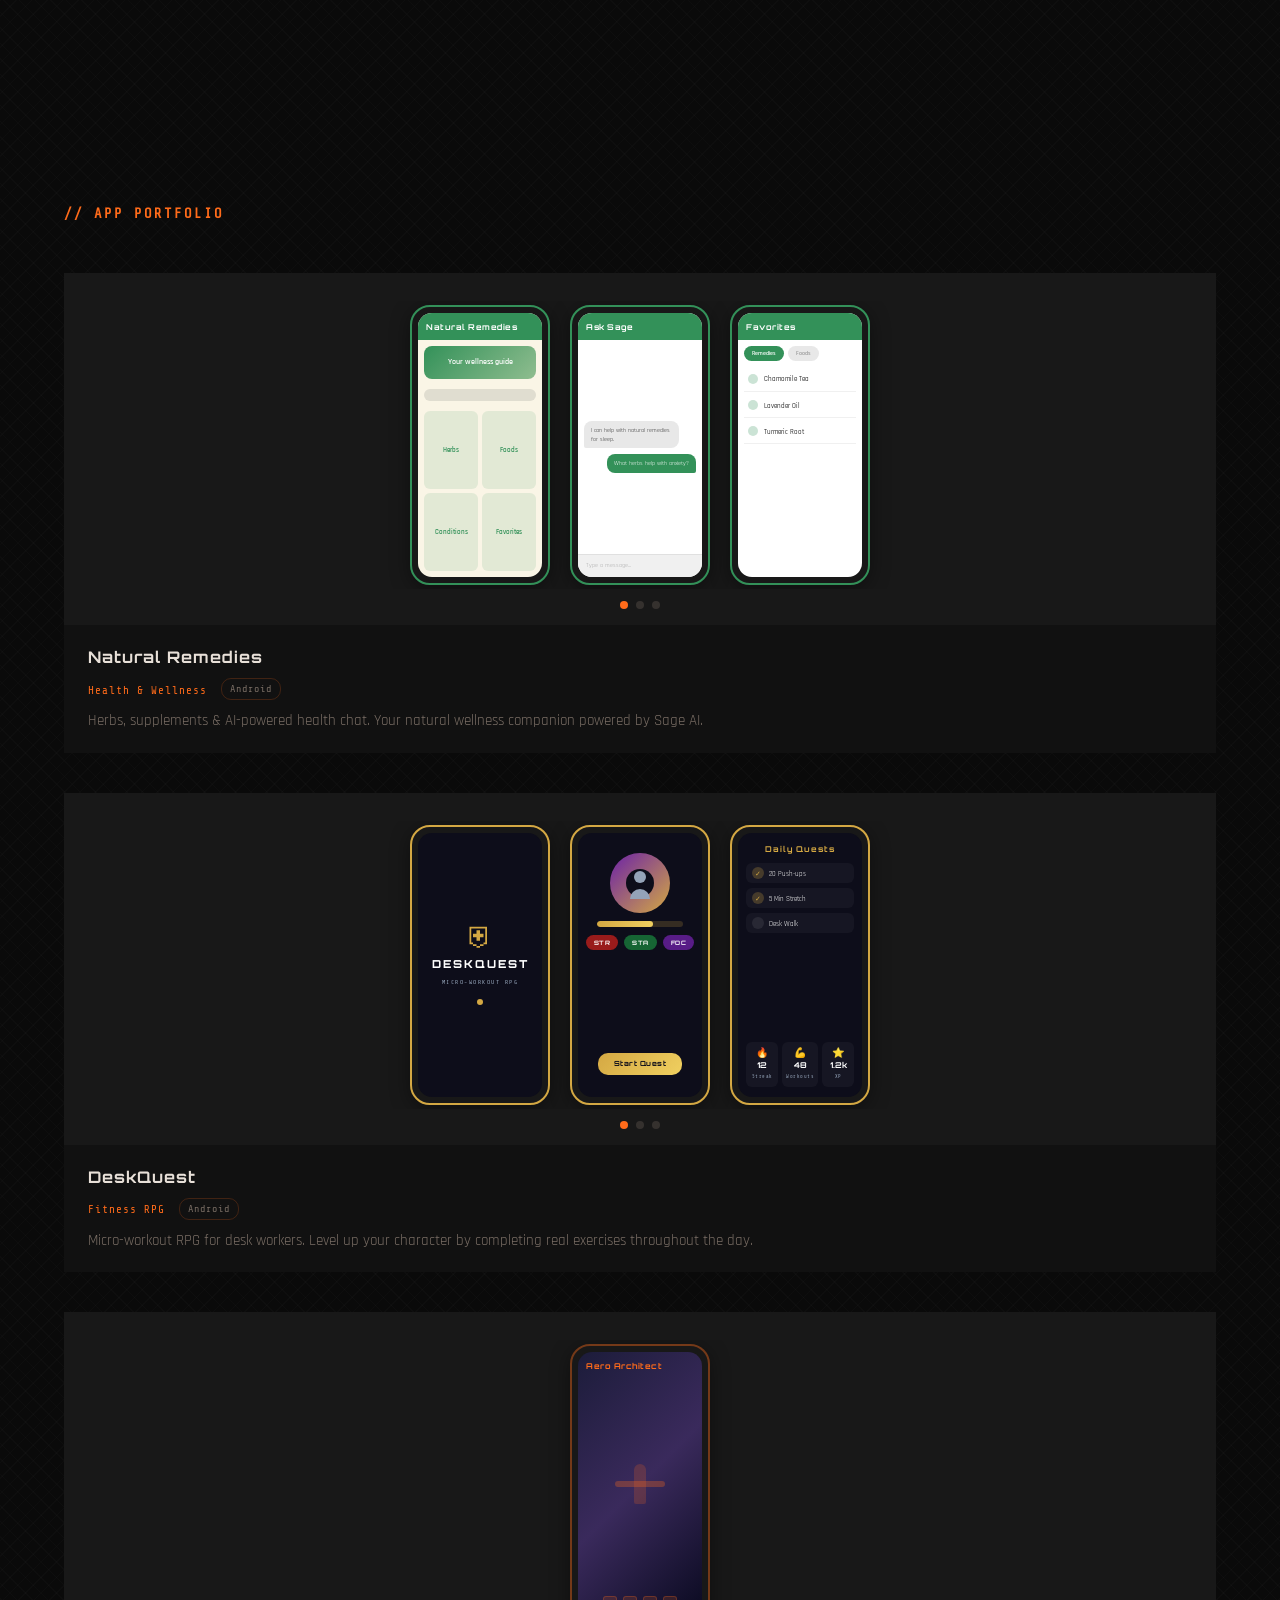
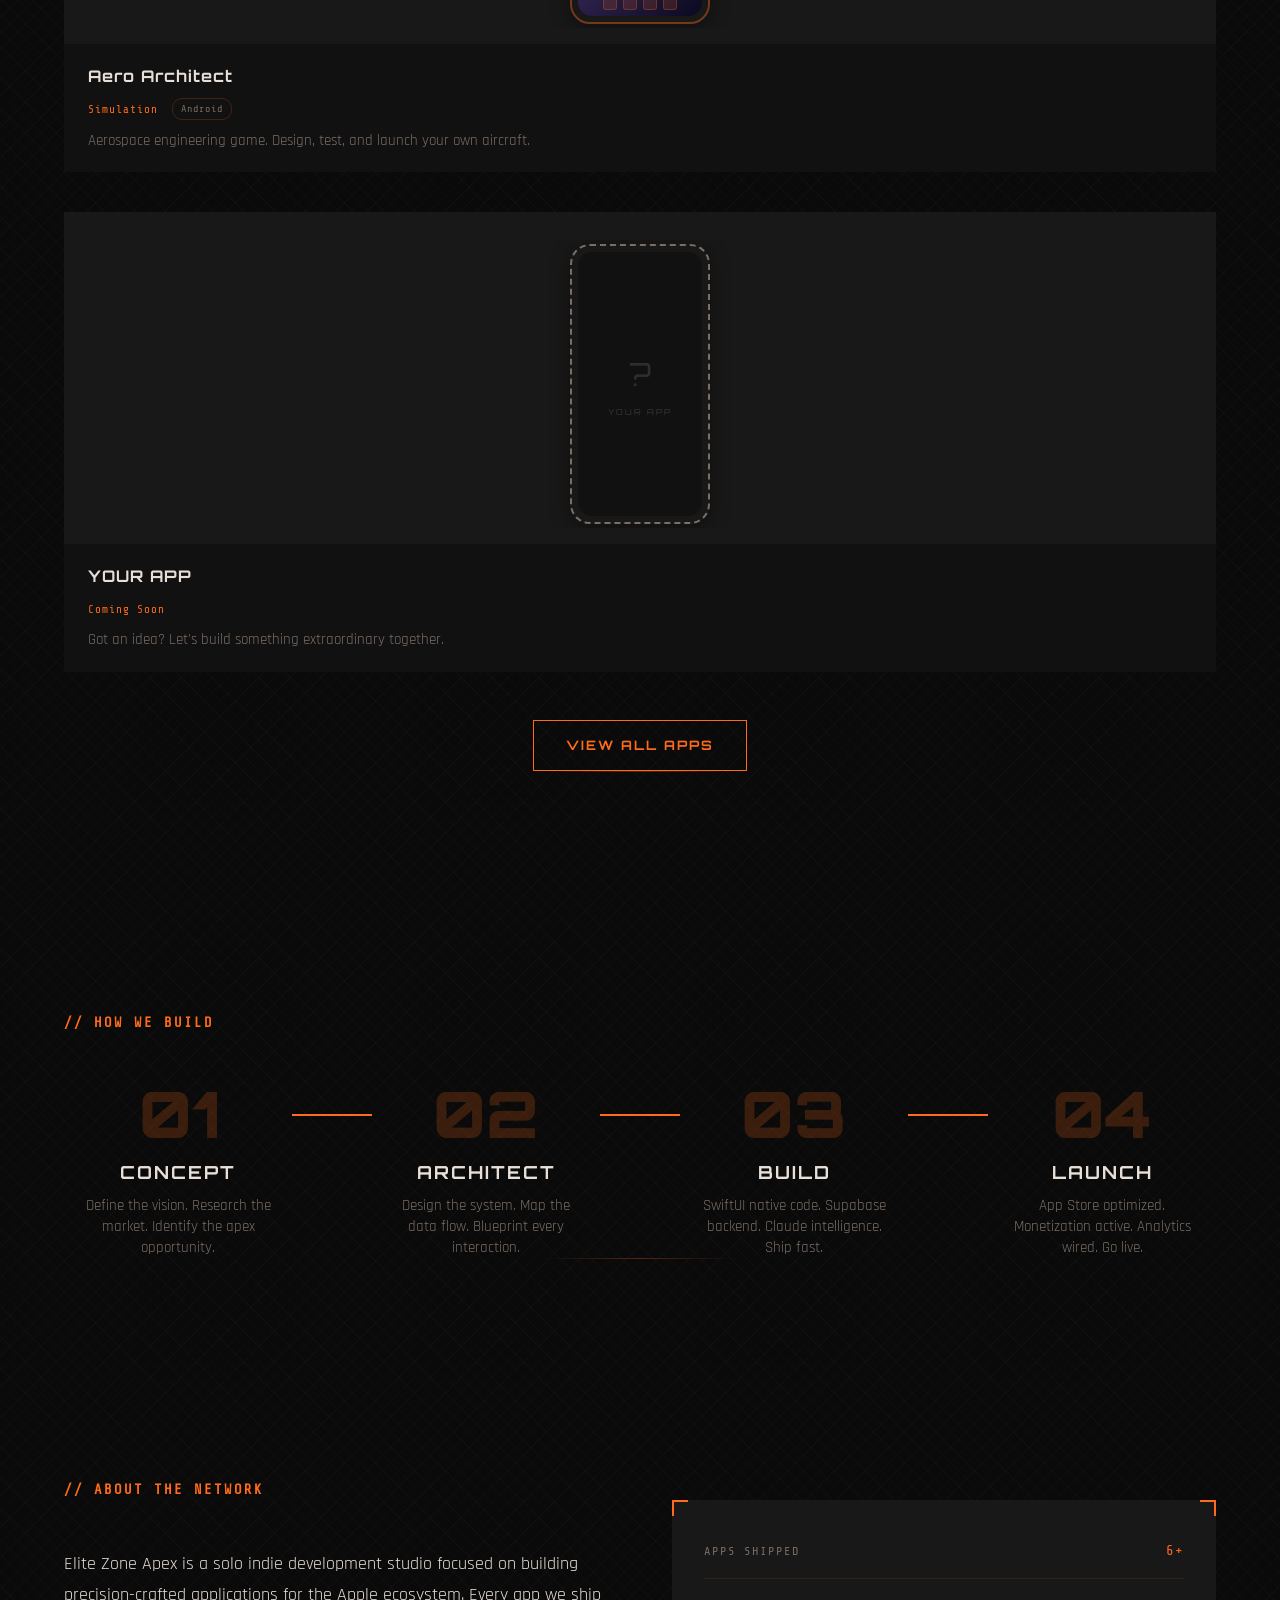
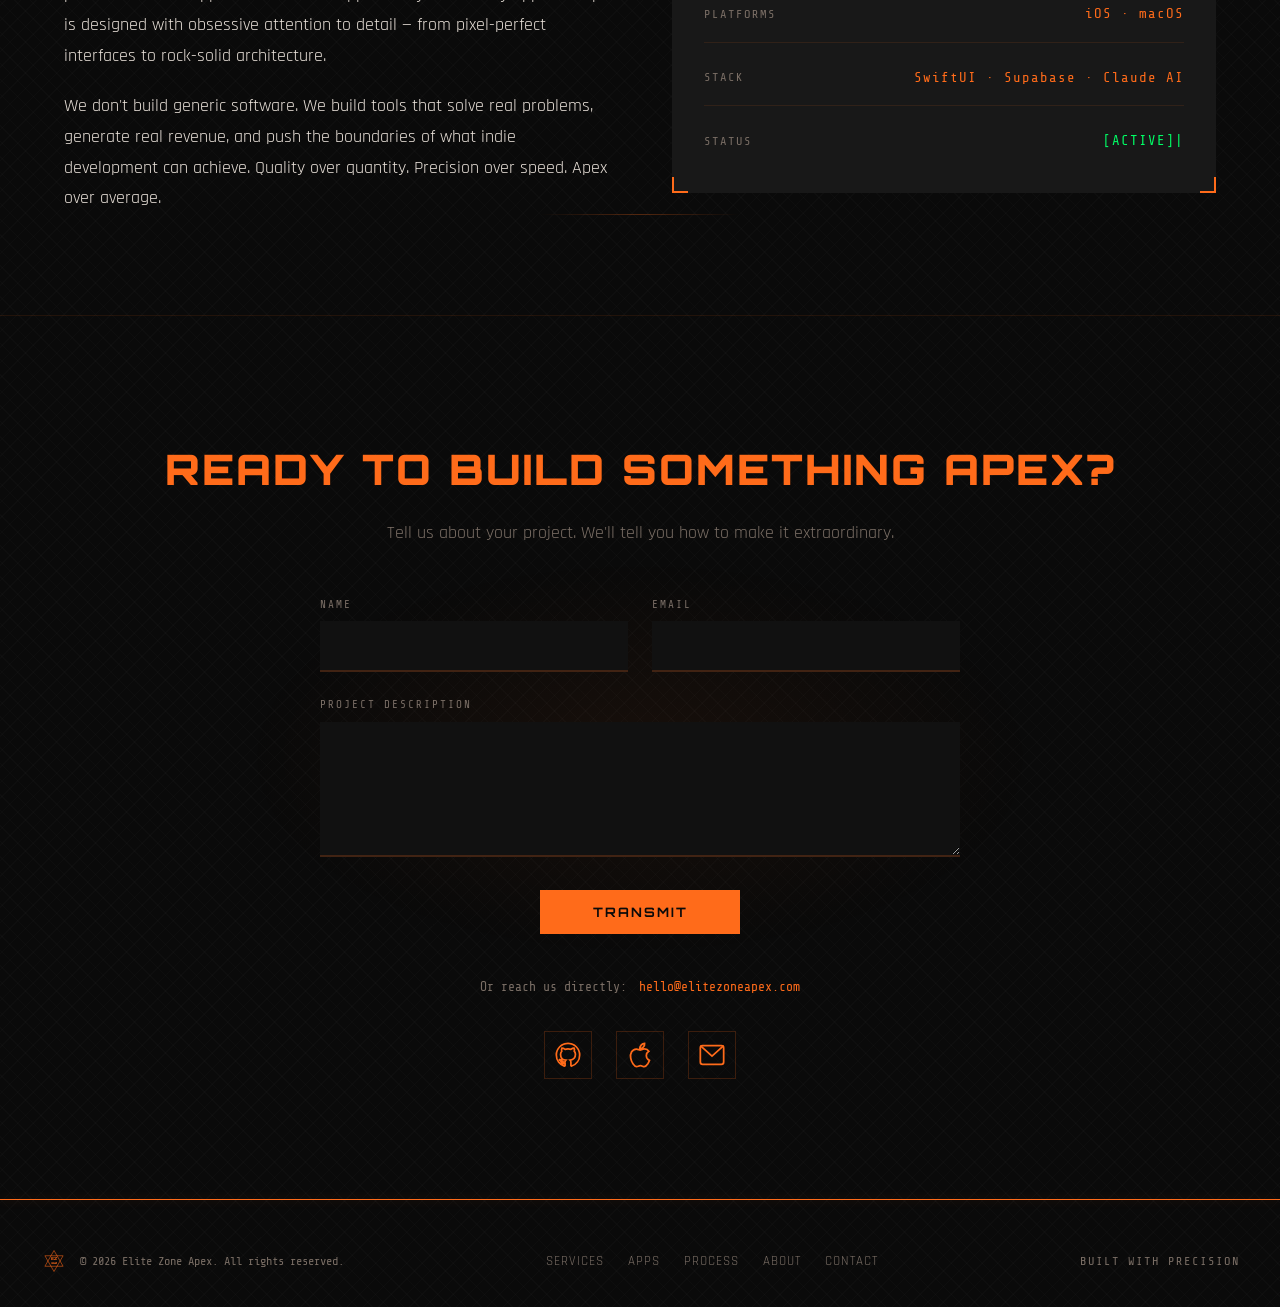
==== commit 49965607: "Add interactive app showcase with CSS phone mockups Replace static app cards with scrollable phone s" ====
--- a/index.html
+++ b/index.html
@@ -179,59 +179,184 @@
   <section class="apps" id="apps">
     <div class="container">
       <h2 class="section-label">// APP PORTFOLIO</h2>
-      <div class="apps__grid">
-
-        <article class="app-card reveal">
-          <div class="app-card__mockup">
-            <div class="app-card__phone">
-              <div class="app-card__screen" style="background: linear-gradient(135deg, #2d5a1e, #4a8c2a, #1a3d12)"></div>
-            </div>
-          </div>
-          <div class="app-card__info">
-            <h3 class="app-card__name">Natural Remedies</h3>
-            <span class="app-card__tag">Health & Wellness</span>
-            <p class="app-card__desc">Herbs, supplements & AI-powered health chat. Your natural wellness companion.</p>
-          </div>
-        </article>
-
-        <article class="app-card reveal">
-          <div class="app-card__mockup">
-            <div class="app-card__phone">
-              <div class="app-card__screen" style="background: linear-gradient(135deg, #1a3a5c, #2a6a9c, #0d2740)"></div>
-            </div>
-          </div>
-          <div class="app-card__info">
-            <h3 class="app-card__name">ChiroAI</h3>
-            <span class="app-card__tag">Healthcare</span>
-            <p class="app-card__desc">AI consulting for chiropractic practices. Smart diagnostics, better outcomes.</p>
-          </div>
-        </article>
-
-        <article class="app-card reveal">
-          <div class="app-card__mockup">
-            <div class="app-card__phone">
-              <div class="app-card__screen" style="background: linear-gradient(135deg, #1c1c3a, #3a2a5c, #0a0a20)"></div>
-            </div>
-          </div>
-          <div class="app-card__info">
-            <h3 class="app-card__name">Aero Architect</h3>
-            <span class="app-card__tag">Simulation</span>
-            <p class="app-card__desc">Aerospace engineering game. Design, test, and launch your own aircraft.</p>
-          </div>
-        </article>
-
-        <article class="app-card app-card--coming-soon reveal">
-          <div class="app-card__mockup">
-            <div class="app-card__phone app-card__phone--dashed">
-              <div class="app-card__screen" style="background: #111111">
-                <span class="app-card__placeholder-text">?</span>
-              </div>
-            </div>
-          </div>
-          <div class="app-card__info">
-            <h3 class="app-card__name">YOUR APP</h3>
-            <span class="app-card__tag">Coming Soon</span>
-            <p class="app-card__desc">Got an idea? Let's build something extraordinary together.</p>
+      <div class="apps__showcase-list">
+
+        <!-- Natural Remedies -->
+        <article class="app-showcase reveal">
+          <div class="app-showcase__screens-wrap">
+            <div class="app-showcase__screens" data-screens="3">
+              <!-- Screen 1: Home -->
+              <div class="phone-frame phone-frame--green">
+                <div class="phone-screen">
+                  <div class="nr-home">
+                    <div class="nr-home__header">Natural Remedies</div>
+                    <div class="nr-home__hero-card">Your wellness guide</div>
+                    <div class="nr-home__search"></div>
+                    <div class="nr-home__grid">
+                      <div class="nr-home__cat">Herbs</div>
+                      <div class="nr-home__cat">Foods</div>
+                      <div class="nr-home__cat">Conditions</div>
+                      <div class="nr-home__cat">Favorites</div>
+                    </div>
+                  </div>
+                </div>
+              </div>
+              <!-- Screen 2: Chat -->
+              <div class="phone-frame phone-frame--green">
+                <div class="phone-screen">
+                  <div class="nr-chat">
+                    <div class="nr-chat__header">Ask Sage</div>
+                    <div class="nr-chat__body">
+                      <div class="nr-chat__bubble nr-chat__bubble--bot">I can help with natural remedies for sleep.</div>
+                      <div class="nr-chat__bubble nr-chat__bubble--user">What herbs help with anxiety?</div>
+                    </div>
+                    <div class="nr-chat__input">Type a message...</div>
+                  </div>
+                </div>
+              </div>
+              <!-- Screen 3: Favorites -->
+              <div class="phone-frame phone-frame--green">
+                <div class="phone-screen">
+                  <div class="nr-fav">
+                    <div class="nr-fav__header">Favorites</div>
+                    <div class="nr-fav__tabs">
+                      <span class="nr-fav__tab nr-fav__tab--active">Remedies</span>
+                      <span class="nr-fav__tab">Foods</span>
+                    </div>
+                    <div class="nr-fav__list">
+                      <div class="nr-fav__row"><span class="nr-fav__icon"></span><span class="nr-fav__name">Chamomile Tea</span></div>
+                      <div class="nr-fav__row"><span class="nr-fav__icon"></span><span class="nr-fav__name">Lavender Oil</span></div>
+                      <div class="nr-fav__row"><span class="nr-fav__icon"></span><span class="nr-fav__name">Turmeric Root</span></div>
+                    </div>
+                  </div>
+                </div>
+              </div>
+            </div>
+            <div class="screen-dot-nav">
+              <span class="screen-dot-nav__dot screen-dot-nav__dot--active"></span>
+              <span class="screen-dot-nav__dot"></span>
+              <span class="screen-dot-nav__dot"></span>
+            </div>
+          </div>
+          <div class="app-showcase__info">
+            <h3 class="app-showcase__name">Natural Remedies</h3>
+            <span class="app-showcase__tag">Health &amp; Wellness</span>
+            <span class="app-showcase__platform">Android</span>
+            <p class="app-showcase__desc">Herbs, supplements &amp; AI-powered health chat. Your natural wellness companion powered by Sage AI.</p>
+          </div>
+        </article>
+
+        <!-- DeskQuest -->
+        <article class="app-showcase reveal">
+          <div class="app-showcase__screens-wrap">
+            <div class="app-showcase__screens" data-screens="3">
+              <!-- Screen 1: Splash -->
+              <div class="phone-frame phone-frame--gold">
+                <div class="phone-screen">
+                  <div class="dq-splash">
+                    <div class="dq-splash__shield">&#9960;</div>
+                    <div class="dq-splash__title">DESKQUEST</div>
+                    <div class="dq-splash__sub">MICRO-WORKOUT RPG</div>
+                    <div class="dq-splash__spinner"></div>
+                  </div>
+                </div>
+              </div>
+              <!-- Screen 2: Home -->
+              <div class="phone-frame phone-frame--gold">
+                <div class="phone-screen">
+                  <div class="dq-home">
+                    <div class="dq-home__avatar-area">
+                      <div class="dq-home__avatar"></div>
+                    </div>
+                    <div class="dq-home__xp-bar"><div class="dq-home__xp-fill"></div></div>
+                    <div class="dq-home__stats">
+                      <span class="dq-home__stat dq-home__stat--str">STR</span>
+                      <span class="dq-home__stat dq-home__stat--sta">STA</span>
+                      <span class="dq-home__stat dq-home__stat--foc">FOC</span>
+                    </div>
+                    <div class="dq-home__btn">Start Quest</div>
+                  </div>
+                </div>
+              </div>
+              <!-- Screen 3: Stats -->
+              <div class="phone-frame phone-frame--gold">
+                <div class="phone-screen">
+                  <div class="dq-stats">
+                    <div class="dq-stats__header">Daily Quests</div>
+                    <div class="dq-stats__quests">
+                      <div class="dq-stats__quest"><span class="dq-stats__check">&#10003;</span> 20 Push-ups</div>
+                      <div class="dq-stats__quest"><span class="dq-stats__check">&#10003;</span> 5 Min Stretch</div>
+                      <div class="dq-stats__quest"><span class="dq-stats__check dq-stats__check--pending"></span> Desk Walk</div>
+                    </div>
+                    <div class="dq-stats__cards">
+                      <div class="dq-stats__card"><span class="dq-stats__card-icon">&#128293;</span><span class="dq-stats__card-val">12</span><span class="dq-stats__card-label">Streak</span></div>
+                      <div class="dq-stats__card"><span class="dq-stats__card-icon">&#128170;</span><span class="dq-stats__card-val">48</span><span class="dq-stats__card-label">Workouts</span></div>
+                      <div class="dq-stats__card"><span class="dq-stats__card-icon">&#11088;</span><span class="dq-stats__card-val">1.2k</span><span class="dq-stats__card-label">XP</span></div>
+                    </div>
+                  </div>
+                </div>
+              </div>
+            </div>
+            <div class="screen-dot-nav">
+              <span class="screen-dot-nav__dot screen-dot-nav__dot--active"></span>
+              <span class="screen-dot-nav__dot"></span>
+              <span class="screen-dot-nav__dot"></span>
+            </div>
+          </div>
+          <div class="app-showcase__info">
+            <h3 class="app-showcase__name">DeskQuest</h3>
+            <span class="app-showcase__tag">Fitness RPG</span>
+            <span class="app-showcase__platform">Android</span>
+            <p class="app-showcase__desc">Micro-workout RPG for desk workers. Level up your character by completing real exercises throughout the day.</p>
+          </div>
+        </article>
+
+        <!-- Aero Architect (single screen) -->
+        <article class="app-showcase reveal">
+          <div class="app-showcase__screens-wrap">
+            <div class="app-showcase__screens" data-screens="1">
+              <div class="phone-frame phone-frame--orange">
+                <div class="phone-screen">
+                  <div class="aero-screen">
+                    <div class="aero-screen__header">Aero Architect</div>
+                    <div class="aero-screen__canvas">
+                      <div class="aero-screen__wing"></div>
+                      <div class="aero-screen__body"></div>
+                    </div>
+                    <div class="aero-screen__toolbar">
+                      <span></span><span></span><span></span><span></span>
+                    </div>
+                  </div>
+                </div>
+              </div>
+            </div>
+          </div>
+          <div class="app-showcase__info">
+            <h3 class="app-showcase__name">Aero Architect</h3>
+            <span class="app-showcase__tag">Simulation</span>
+            <span class="app-showcase__platform">Android</span>
+            <p class="app-showcase__desc">Aerospace engineering game. Design, test, and launch your own aircraft.</p>
+          </div>
+        </article>
+
+        <!-- Coming Soon -->
+        <article class="app-showcase app-showcase--coming-soon reveal">
+          <div class="app-showcase__screens-wrap">
+            <div class="app-showcase__screens" data-screens="1">
+              <div class="phone-frame phone-frame--muted">
+                <div class="phone-screen">
+                  <div class="coming-screen">
+                    <span class="coming-screen__q">?</span>
+                    <span class="coming-screen__text">YOUR APP</span>
+                  </div>
+                </div>
+              </div>
+            </div>
+          </div>
+          <div class="app-showcase__info">
+            <h3 class="app-showcase__name">YOUR APP</h3>
+            <span class="app-showcase__tag">Coming Soon</span>
+            <p class="app-showcase__desc">Got an idea? Let's build something extraordinary together.</p>
           </div>
         </article>
 
--- a/styles/main.css
+++ b/styles/main.css
@@ -569,94 +569,668 @@
   padding: 120px 0;
 }
 
-.apps__grid {
-  display: grid;
-  grid-template-columns: repeat(4, 1fr);
-  gap: 24px;
-}
-
-.app-card {
+.apps__showcase-list {
+  display: flex;
+  flex-direction: column;
+  gap: 40px;
+}
+
+.app-showcase {
   background: var(--surface);
   overflow: hidden;
   transition: transform 0.3s ease, box-shadow 0.3s ease;
 }
 
-.app-card:hover {
-  transform: translateY(-6px);
+.app-showcase:hover {
+  transform: translateY(-4px);
   box-shadow: 0 0 30px rgba(255,107,26,0.12);
 }
 
-.app-card__mockup {
-  display: flex;
+.app-showcase__screens-wrap {
+  background: var(--surface-alt);
+  padding: 28px 16px 16px;
+}
+
+.app-showcase__screens {
+  display: flex;
+  gap: 20px;
+  overflow-x: auto;
+  scroll-snap-type: x mandatory;
+  scrollbar-width: none;
+  -ms-overflow-style: none;
   justify-content: center;
-  padding: 28px 20px 16px;
-  background: var(--surface-alt);
-}
-
-.app-card__phone {
-  width: 100px;
-  height: 180px;
-  border: 2px solid rgba(255,107,26,0.3);
+  padding: 4px 0;
+}
+
+.app-showcase__screens::-webkit-scrollbar {
+  display: none;
+}
+
+/* --- Phone Frame --- */
+.phone-frame {
+  flex-shrink: 0;
+  width: 140px;
+  height: 280px;
+  border-radius: 20px;
+  padding: 6px;
+  overflow: hidden;
+  scroll-snap-align: center;
+  box-shadow: 0 4px 20px rgba(0,0,0,0.4);
+}
+
+.phone-frame--green {
+  border: 2px solid #339159;
+}
+
+.phone-frame--gold {
+  border: 2px solid #D4A843;
+}
+
+.phone-frame--orange {
+  border: 2px solid rgba(255,107,26,0.4);
+}
+
+.phone-frame--muted {
+  border: 2px dashed var(--muted);
+}
+
+.phone-screen {
+  width: 100%;
+  height: 100%;
   border-radius: 14px;
   overflow: hidden;
-  padding: 4px;
   position: relative;
-  box-shadow: 0 4px 20px rgba(0,0,0,0.4), 0 0 0 1px rgba(255,107,26,0.1);
-}
-
-.app-card__phone--dashed {
-  border-style: dashed;
-  border-color: var(--muted);
-}
-
-.app-card__screen {
-  width: 100%;
-  height: 100%;
-  border-radius: 10px;
-  display: flex;
-  align-items: center;
+}
+
+/* --- Dot Nav --- */
+.screen-dot-nav {
+  display: flex;
   justify-content: center;
-}
-
-.app-card__placeholder-text {
-  font-family: var(--font-display);
-  font-size: 32px;
-  color: var(--muted);
+  gap: 8px;
+  margin-top: 12px;
+}
+
+.screen-dot-nav__dot {
+  width: 8px;
+  height: 8px;
+  border-radius: 50%;
+  background: var(--muted);
   opacity: 0.3;
-}
-
-.app-card__info {
-  padding: 20px;
-}
-
-.app-card__name {
-  font-family: var(--font-display);
-  font-size: 14px;
+  transition: opacity 0.3s ease, background 0.3s ease;
+}
+
+.screen-dot-nav__dot--active {
+  opacity: 1;
+  background: var(--accent);
+}
+
+/* --- App Showcase Info --- */
+.app-showcase__info {
+  padding: 20px 24px;
+}
+
+.app-showcase__name {
+  font-family: var(--font-display);
+  font-size: 16px;
   font-weight: 700;
   color: var(--text);
   letter-spacing: 1px;
   margin-bottom: 6px;
 }
 
-.app-card__tag {
+.app-showcase__tag {
   display: inline-block;
   font-family: var(--font-mono);
   font-size: 11px;
   color: var(--accent);
   letter-spacing: 1px;
-  margin-bottom: 8px;
-}
-
-.app-card__desc {
-  font-family: var(--font-body);
-  font-size: 14px;
+  margin-right: 10px;
+}
+
+.app-showcase__platform {
+  display: inline-block;
+  font-family: var(--font-mono);
+  font-size: 10px;
   color: var(--muted);
-  line-height: 1.4;
+  letter-spacing: 1px;
+  border: 1px solid rgba(255,107,26,0.2);
+  padding: 2px 8px;
+  border-radius: 10px;
+  vertical-align: middle;
+}
+
+.app-showcase__desc {
+  font-family: var(--font-body);
+  font-size: 15px;
+  color: var(--muted);
+  line-height: 1.5;
+  margin-top: 8px;
 }
 
 .apps__cta {
   text-align: center;
   margin-top: 48px;
+}
+
+/* ==================================================
+   NATURAL REMEDIES — Screen Mockups
+   ================================================== */
+
+/* Screen 1: Home */
+.nr-home {
+  width: 100%;
+  height: 100%;
+  background: #FAF5E6;
+  display: flex;
+  flex-direction: column;
+}
+
+.nr-home__header {
+  background: #339159;
+  color: #fff;
+  font-family: var(--font-display);
+  font-size: 8px;
+  font-weight: 700;
+  padding: 8px 8px 6px;
+  letter-spacing: 0.5px;
+}
+
+.nr-home__hero-card {
+  margin: 6px;
+  padding: 10px 8px;
+  border-radius: 8px;
+  background: linear-gradient(135deg, #339159, #8FBD8F);
+  color: #fff;
+  font-family: var(--font-body);
+  font-size: 8px;
+  font-weight: 600;
+  text-align: center;
+}
+
+.nr-home__search {
+  margin: 4px 6px;
+  height: 12px;
+  border-radius: 6px;
+  background: #e0ddd0;
+}
+
+.nr-home__grid {
+  display: grid;
+  grid-template-columns: 1fr 1fr;
+  gap: 4px;
+  padding: 6px;
+  flex: 1;
+}
+
+.nr-home__cat {
+  background: rgba(51,145,89,0.12);
+  border-radius: 6px;
+  font-family: var(--font-body);
+  font-size: 7px;
+  color: #339159;
+  display: flex;
+  align-items: center;
+  justify-content: center;
+  font-weight: 600;
+}
+
+/* Screen 2: Chat */
+.nr-chat {
+  width: 100%;
+  height: 100%;
+  background: #fff;
+  display: flex;
+  flex-direction: column;
+}
+
+.nr-chat__header {
+  background: #339159;
+  color: #fff;
+  font-family: var(--font-display);
+  font-size: 8px;
+  font-weight: 700;
+  padding: 8px 8px 6px;
+  letter-spacing: 0.5px;
+}
+
+.nr-chat__body {
+  flex: 1;
+  padding: 8px 6px;
+  display: flex;
+  flex-direction: column;
+  gap: 6px;
+  justify-content: center;
+}
+
+.nr-chat__bubble {
+  font-family: var(--font-body);
+  font-size: 6px;
+  line-height: 1.4;
+  padding: 5px 7px;
+  border-radius: 8px;
+  max-width: 85%;
+}
+
+.nr-chat__bubble--bot {
+  background: #e8e8e8;
+  color: #333;
+  align-self: flex-start;
+  border-bottom-left-radius: 2px;
+}
+
+.nr-chat__bubble--user {
+  background: #339159;
+  color: #fff;
+  align-self: flex-end;
+  border-bottom-right-radius: 2px;
+}
+
+.nr-chat__input {
+  background: #f0f0f0;
+  padding: 6px 8px;
+  font-family: var(--font-body);
+  font-size: 6px;
+  color: #aaa;
+  border-top: 1px solid #e0e0e0;
+}
+
+/* Screen 3: Favorites */
+.nr-fav {
+  width: 100%;
+  height: 100%;
+  background: #fff;
+  display: flex;
+  flex-direction: column;
+}
+
+.nr-fav__header {
+  background: #339159;
+  color: #fff;
+  font-family: var(--font-display);
+  font-size: 8px;
+  font-weight: 700;
+  padding: 8px 8px 6px;
+  letter-spacing: 0.5px;
+}
+
+.nr-fav__tabs {
+  display: flex;
+  gap: 4px;
+  padding: 6px;
+}
+
+.nr-fav__tab {
+  font-family: var(--font-body);
+  font-size: 6px;
+  font-weight: 600;
+  padding: 3px 8px;
+  border-radius: 10px;
+  background: #e8e8e8;
+  color: #999;
+}
+
+.nr-fav__tab--active {
+  background: #339159;
+  color: #fff;
+}
+
+.nr-fav__list {
+  flex: 1;
+  padding: 0 6px;
+  display: flex;
+  flex-direction: column;
+  gap: 2px;
+}
+
+.nr-fav__row {
+  display: flex;
+  align-items: center;
+  gap: 6px;
+  padding: 6px 4px;
+  border-bottom: 1px solid #f0f0f0;
+}
+
+.nr-fav__icon {
+  width: 10px;
+  height: 10px;
+  border-radius: 50%;
+  background: rgba(51,145,89,0.25);
+  flex-shrink: 0;
+}
+
+.nr-fav__name {
+  font-family: var(--font-body);
+  font-size: 7px;
+  color: #333;
+  font-weight: 500;
+}
+
+/* ==================================================
+   DESKQUEST — Screen Mockups
+   ================================================== */
+
+/* Screen 1: Splash */
+.dq-splash {
+  width: 100%;
+  height: 100%;
+  background: #0D0D1A;
+  display: flex;
+  flex-direction: column;
+  align-items: center;
+  justify-content: center;
+  gap: 4px;
+}
+
+.dq-splash__shield {
+  font-size: 28px;
+  color: #D4A843;
+  line-height: 1;
+}
+
+.dq-splash__title {
+  font-family: var(--font-display);
+  font-size: 11px;
+  font-weight: 800;
+  color: #fff;
+  letter-spacing: 2px;
+}
+
+.dq-splash__sub {
+  font-family: var(--font-mono);
+  font-size: 6px;
+  color: #94A3B8;
+  letter-spacing: 1.5px;
+}
+
+.dq-splash__spinner {
+  width: 6px;
+  height: 6px;
+  border-radius: 50%;
+  background: #D4A843;
+  margin-top: 8px;
+  animation: pulse-glow 2s ease-in-out infinite;
+}
+
+/* Screen 2: Home */
+.dq-home {
+  width: 100%;
+  height: 100%;
+  background: #0D0D1A;
+  display: flex;
+  flex-direction: column;
+  align-items: center;
+  padding: 10px 8px;
+  gap: 8px;
+}
+
+.dq-home__avatar-area {
+  width: 60px;
+  height: 60px;
+  border-radius: 50%;
+  background: linear-gradient(135deg, #6B21A8, #D4A843);
+  display: flex;
+  align-items: center;
+  justify-content: center;
+  margin-top: 10px;
+}
+
+.dq-home__avatar {
+  width: 28px;
+  height: 28px;
+  border-radius: 50%;
+  background: #0D0D1A;
+  position: relative;
+}
+
+.dq-home__avatar::before {
+  content: '';
+  position: absolute;
+  top: 2px;
+  left: 50%;
+  transform: translateX(-50%);
+  width: 12px;
+  height: 12px;
+  border-radius: 50%;
+  background: #94A3B8;
+}
+
+.dq-home__avatar::after {
+  content: '';
+  position: absolute;
+  bottom: -2px;
+  left: 50%;
+  transform: translateX(-50%);
+  width: 20px;
+  height: 10px;
+  border-radius: 10px 10px 0 0;
+  background: #94A3B8;
+}
+
+.dq-home__xp-bar {
+  width: 80%;
+  height: 6px;
+  border-radius: 3px;
+  background: rgba(212,168,67,0.2);
+  overflow: hidden;
+}
+
+.dq-home__xp-fill {
+  width: 65%;
+  height: 100%;
+  border-radius: 3px;
+  background: linear-gradient(90deg, #D4A843, #F0D060);
+}
+
+.dq-home__stats {
+  display: flex;
+  gap: 6px;
+}
+
+.dq-home__stat {
+  font-family: var(--font-display);
+  font-size: 6px;
+  font-weight: 700;
+  padding: 3px 8px;
+  border-radius: 8px;
+  color: #fff;
+  letter-spacing: 0.5px;
+}
+
+.dq-home__stat--str { background: #991B1B; }
+.dq-home__stat--sta { background: #166534; }
+.dq-home__stat--foc { background: #581C87; }
+
+.dq-home__btn {
+  margin-top: auto;
+  margin-bottom: 12px;
+  background: linear-gradient(135deg, #D4A843, #F0D060);
+  color: #0D0D1A;
+  font-family: var(--font-display);
+  font-size: 7px;
+  font-weight: 700;
+  padding: 5px 16px;
+  border-radius: 10px;
+  letter-spacing: 0.5px;
+}
+
+/* Screen 3: Stats */
+.dq-stats {
+  width: 100%;
+  height: 100%;
+  background: #0D0D1A;
+  display: flex;
+  flex-direction: column;
+  padding: 10px 8px;
+}
+
+.dq-stats__header {
+  font-family: var(--font-display);
+  font-size: 8px;
+  font-weight: 700;
+  color: #D4A843;
+  letter-spacing: 1px;
+  text-align: center;
+  margin-bottom: 8px;
+}
+
+.dq-stats__quests {
+  display: flex;
+  flex-direction: column;
+  gap: 5px;
+  flex: 1;
+}
+
+.dq-stats__quest {
+  font-family: var(--font-body);
+  font-size: 7px;
+  color: #fff;
+  display: flex;
+  align-items: center;
+  gap: 5px;
+  padding: 4px 6px;
+  background: rgba(255,255,255,0.04);
+  border-radius: 6px;
+}
+
+.dq-stats__check {
+  display: inline-flex;
+  align-items: center;
+  justify-content: center;
+  width: 12px;
+  height: 12px;
+  border-radius: 50%;
+  background: rgba(212,168,67,0.25);
+  color: #D4A843;
+  font-size: 7px;
+  flex-shrink: 0;
+}
+
+.dq-stats__check--pending {
+  background: rgba(255,255,255,0.08);
+}
+
+.dq-stats__cards {
+  display: flex;
+  gap: 4px;
+  margin-top: auto;
+}
+
+.dq-stats__card {
+  flex: 1;
+  background: rgba(255,255,255,0.04);
+  border-radius: 6px;
+  padding: 6px 4px;
+  display: flex;
+  flex-direction: column;
+  align-items: center;
+  gap: 1px;
+}
+
+.dq-stats__card-icon {
+  font-size: 10px;
+  line-height: 1;
+}
+
+.dq-stats__card-val {
+  font-family: var(--font-display);
+  font-size: 8px;
+  font-weight: 700;
+  color: #fff;
+}
+
+.dq-stats__card-label {
+  font-family: var(--font-mono);
+  font-size: 5px;
+  color: #94A3B8;
+  letter-spacing: 0.5px;
+}
+
+/* ==================================================
+   AERO ARCHITECT — Screen Mockup
+   ================================================== */
+.aero-screen {
+  width: 100%;
+  height: 100%;
+  background: linear-gradient(135deg, #1c1c3a, #3a2a5c, #0a0a20);
+  display: flex;
+  flex-direction: column;
+}
+
+.aero-screen__header {
+  font-family: var(--font-display);
+  font-size: 8px;
+  font-weight: 700;
+  color: var(--accent);
+  padding: 8px 8px 4px;
+  letter-spacing: 0.5px;
+}
+
+.aero-screen__canvas {
+  flex: 1;
+  display: flex;
+  align-items: center;
+  justify-content: center;
+  position: relative;
+}
+
+.aero-screen__wing {
+  width: 50px;
+  height: 6px;
+  background: rgba(255,107,26,0.3);
+  border-radius: 3px;
+  position: absolute;
+}
+
+.aero-screen__body {
+  width: 12px;
+  height: 40px;
+  background: rgba(255,107,26,0.2);
+  border-radius: 6px 6px 2px 2px;
+  position: absolute;
+}
+
+.aero-screen__toolbar {
+  display: flex;
+  gap: 6px;
+  padding: 6px 8px;
+  justify-content: center;
+}
+
+.aero-screen__toolbar span {
+  width: 14px;
+  height: 14px;
+  border-radius: 3px;
+  background: rgba(255,107,26,0.15);
+  border: 1px solid rgba(255,107,26,0.25);
+}
+
+/* ==================================================
+   COMING SOON — Screen Mockup
+   ================================================== */
+.coming-screen {
+  width: 100%;
+  height: 100%;
+  background: #111111;
+  display: flex;
+  flex-direction: column;
+  align-items: center;
+  justify-content: center;
+  gap: 6px;
+}
+
+.coming-screen__q {
+  font-family: var(--font-display);
+  font-size: 32px;
+  color: var(--muted);
+  opacity: 0.3;
+}
+
+.coming-screen__text {
+  font-family: var(--font-display);
+  font-size: 8px;
+  color: var(--muted);
+  letter-spacing: 2px;
+  opacity: 0.4;
 }
 
 /* ============================================
@@ -1068,8 +1642,9 @@
     grid-template-columns: repeat(2, 1fr);
   }
 
-  .apps__grid {
-    grid-template-columns: repeat(2, 1fr);
+  .app-showcase__screens {
+    justify-content: flex-start;
+    padding: 4px 12px;
   }
 
   .process__timeline {
@@ -1104,10 +1679,14 @@
     grid-template-columns: 1fr;
   }
 
-  .apps__grid {
-    grid-template-columns: 1fr;
-    max-width: 320px;
-    margin: 0 auto;
+  .phone-frame {
+    width: 120px;
+    height: 240px;
+  }
+
+  .app-showcase__screens {
+    justify-content: flex-start;
+    padding: 4px 12px;
   }
 
   .process__step {
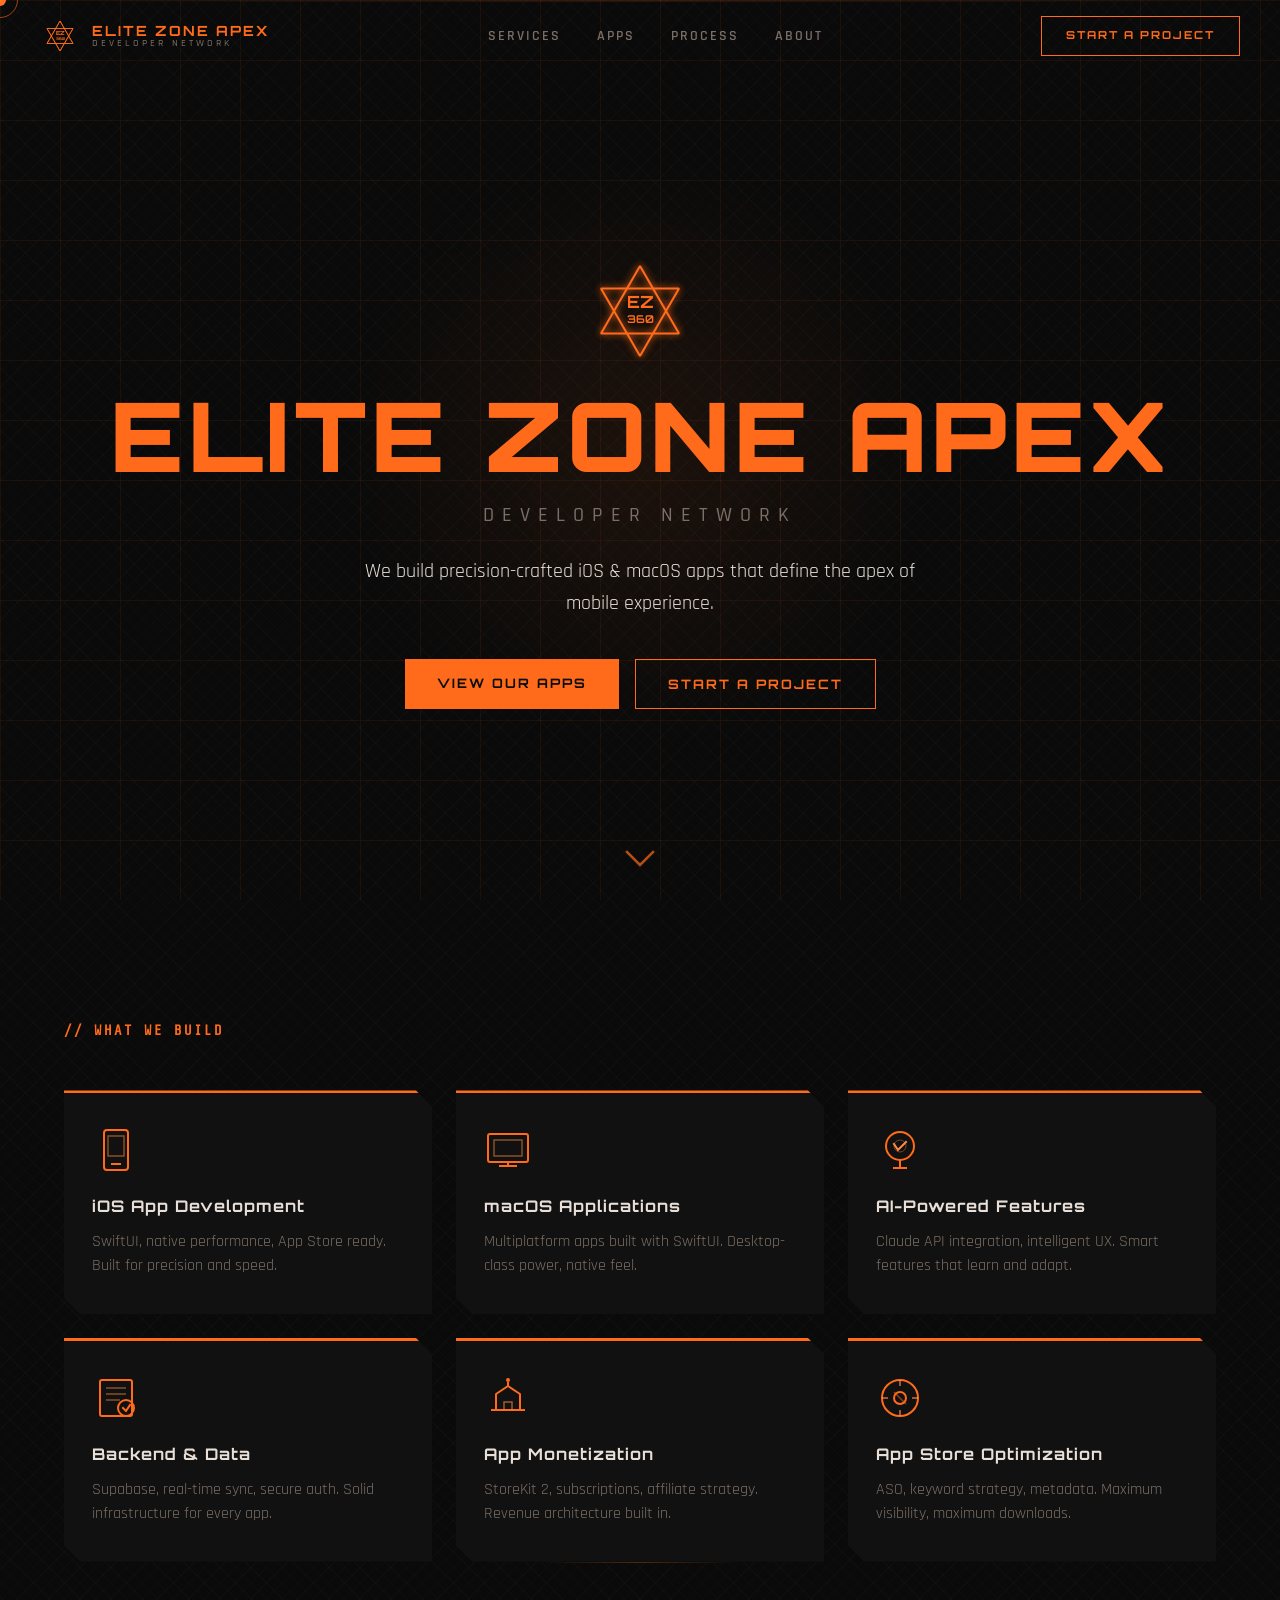
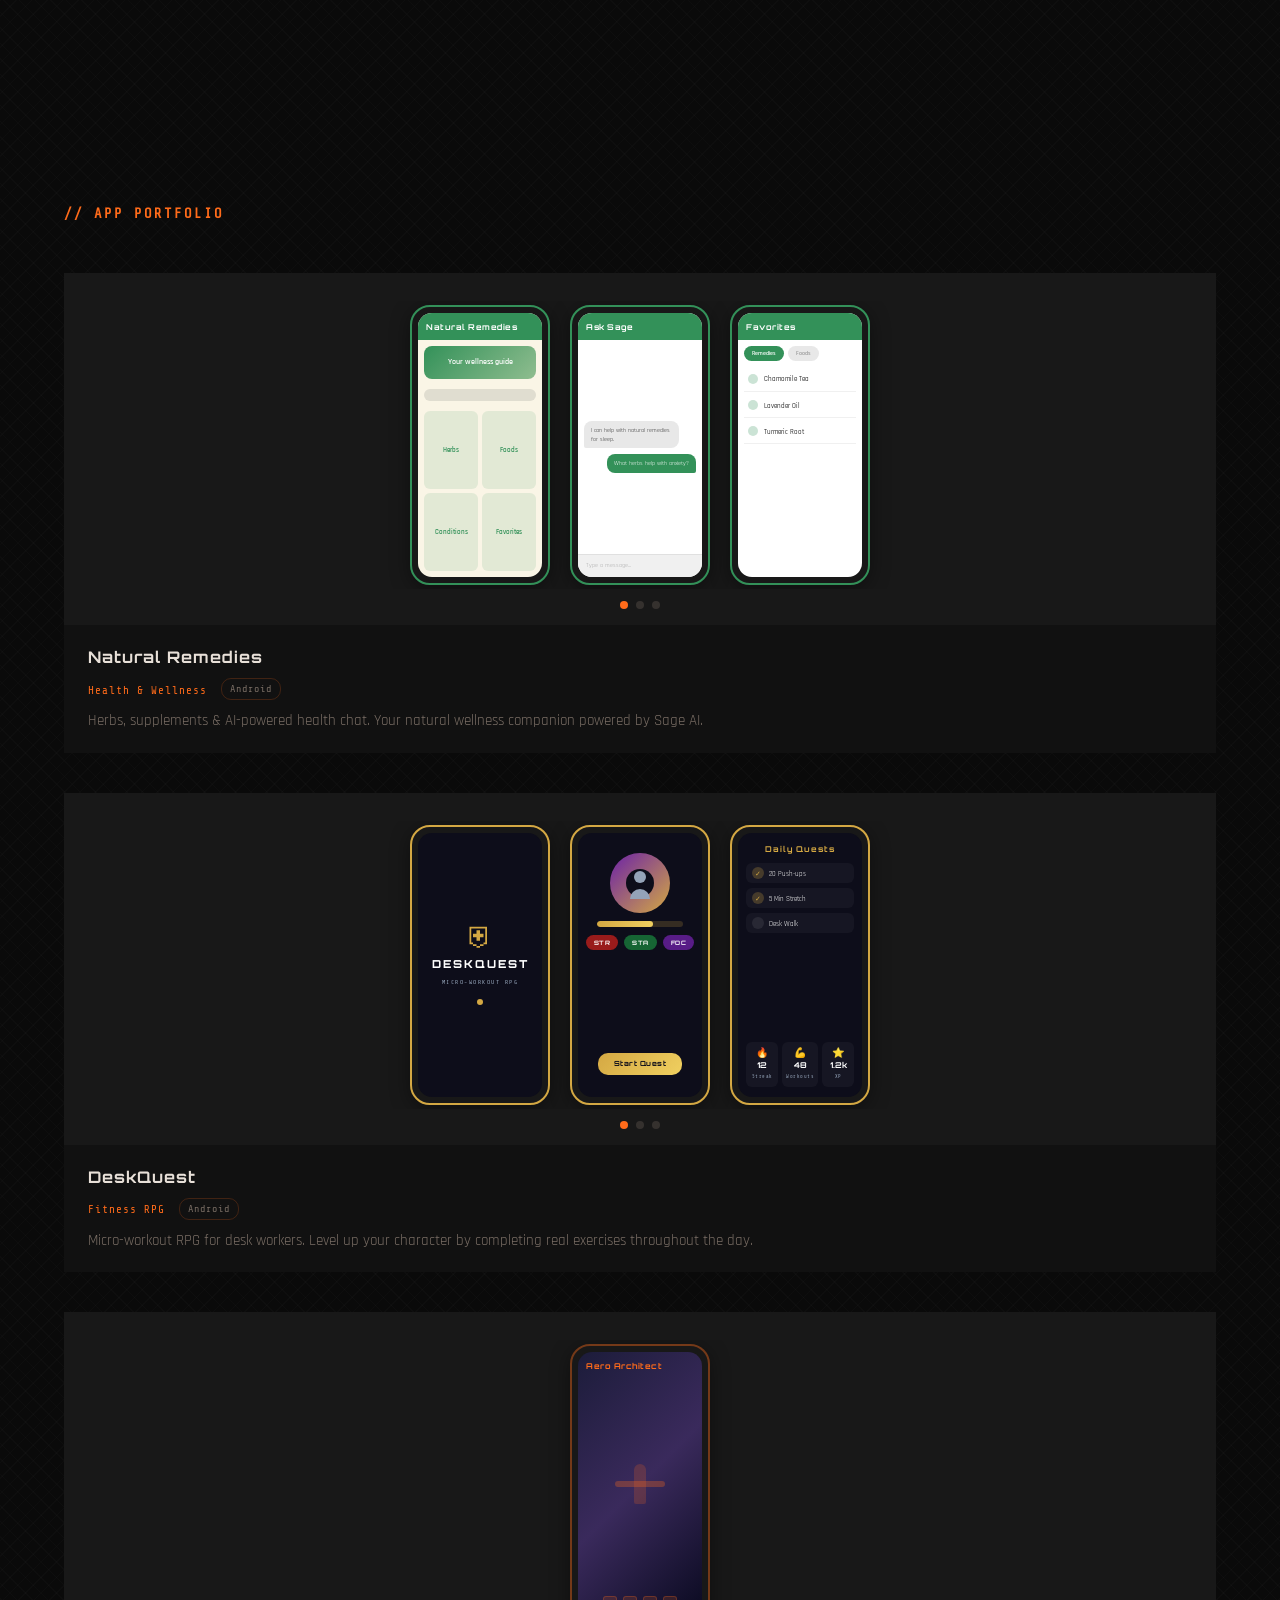
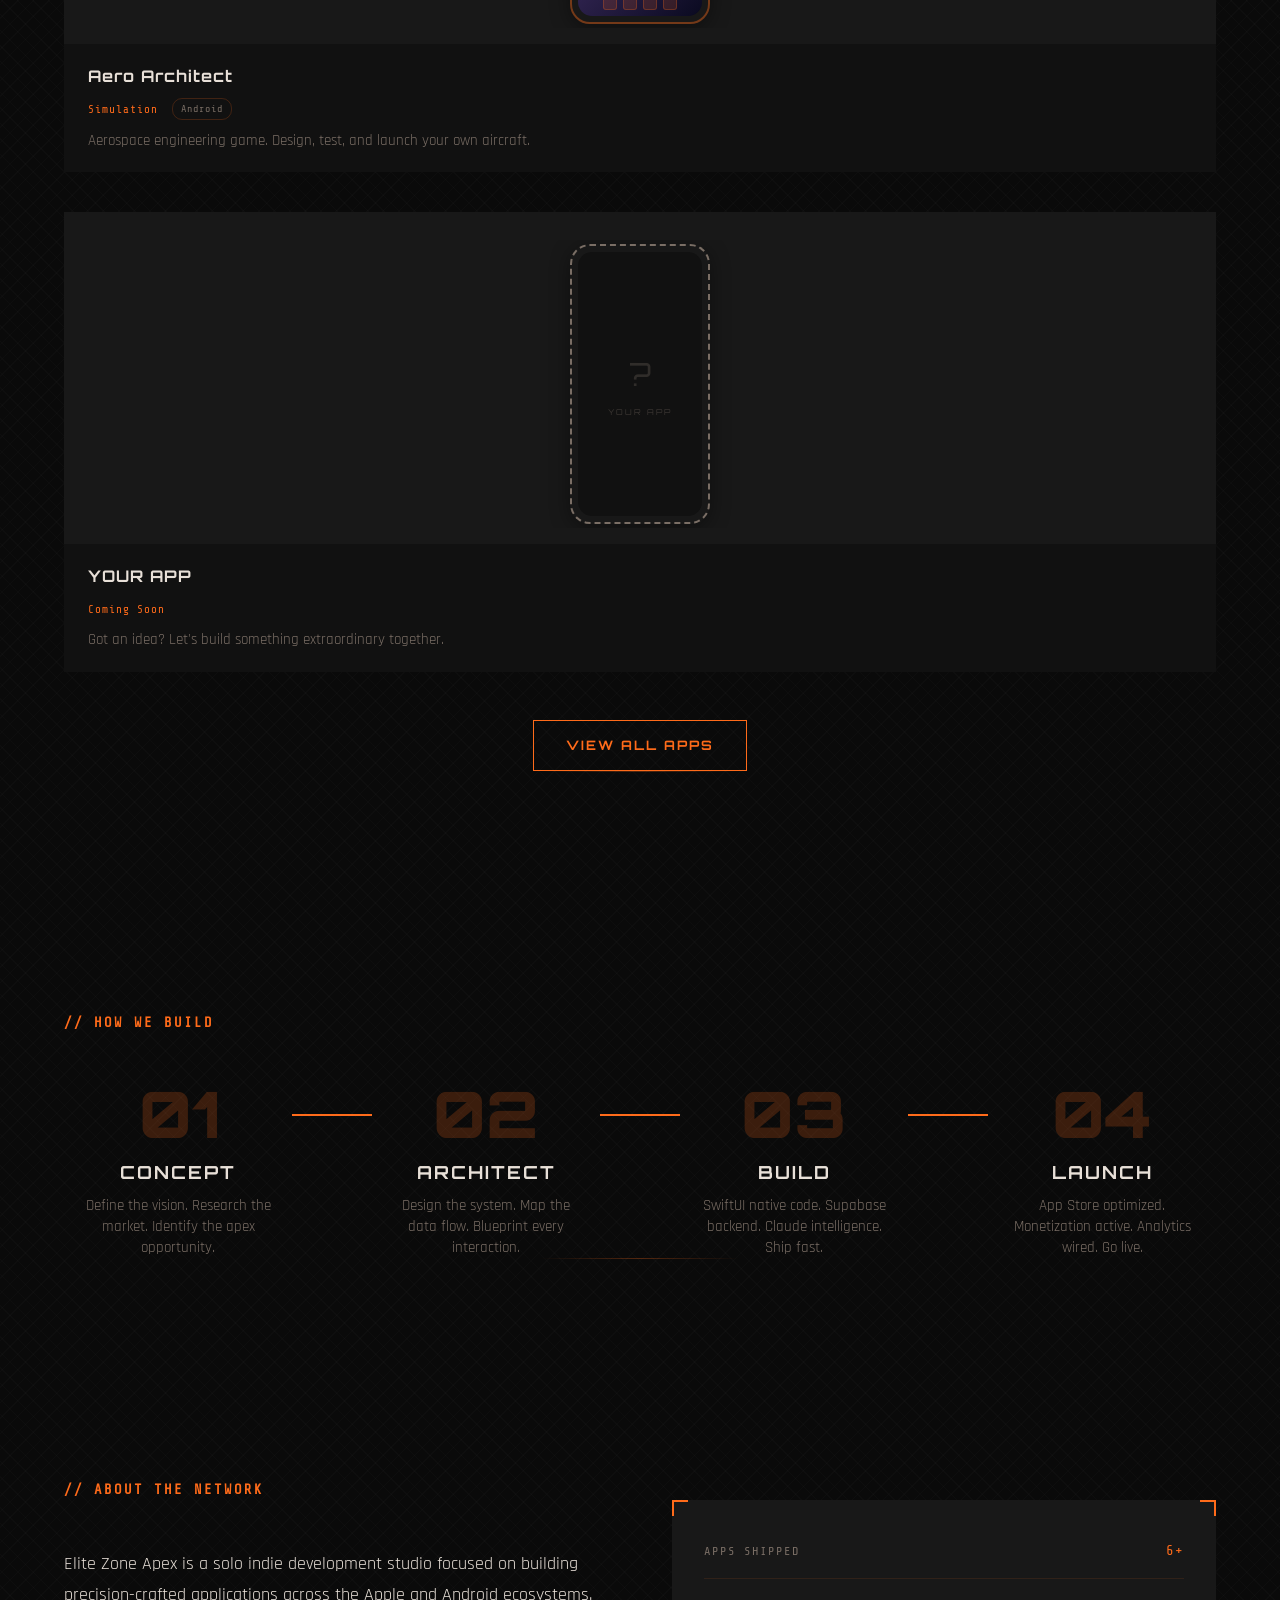
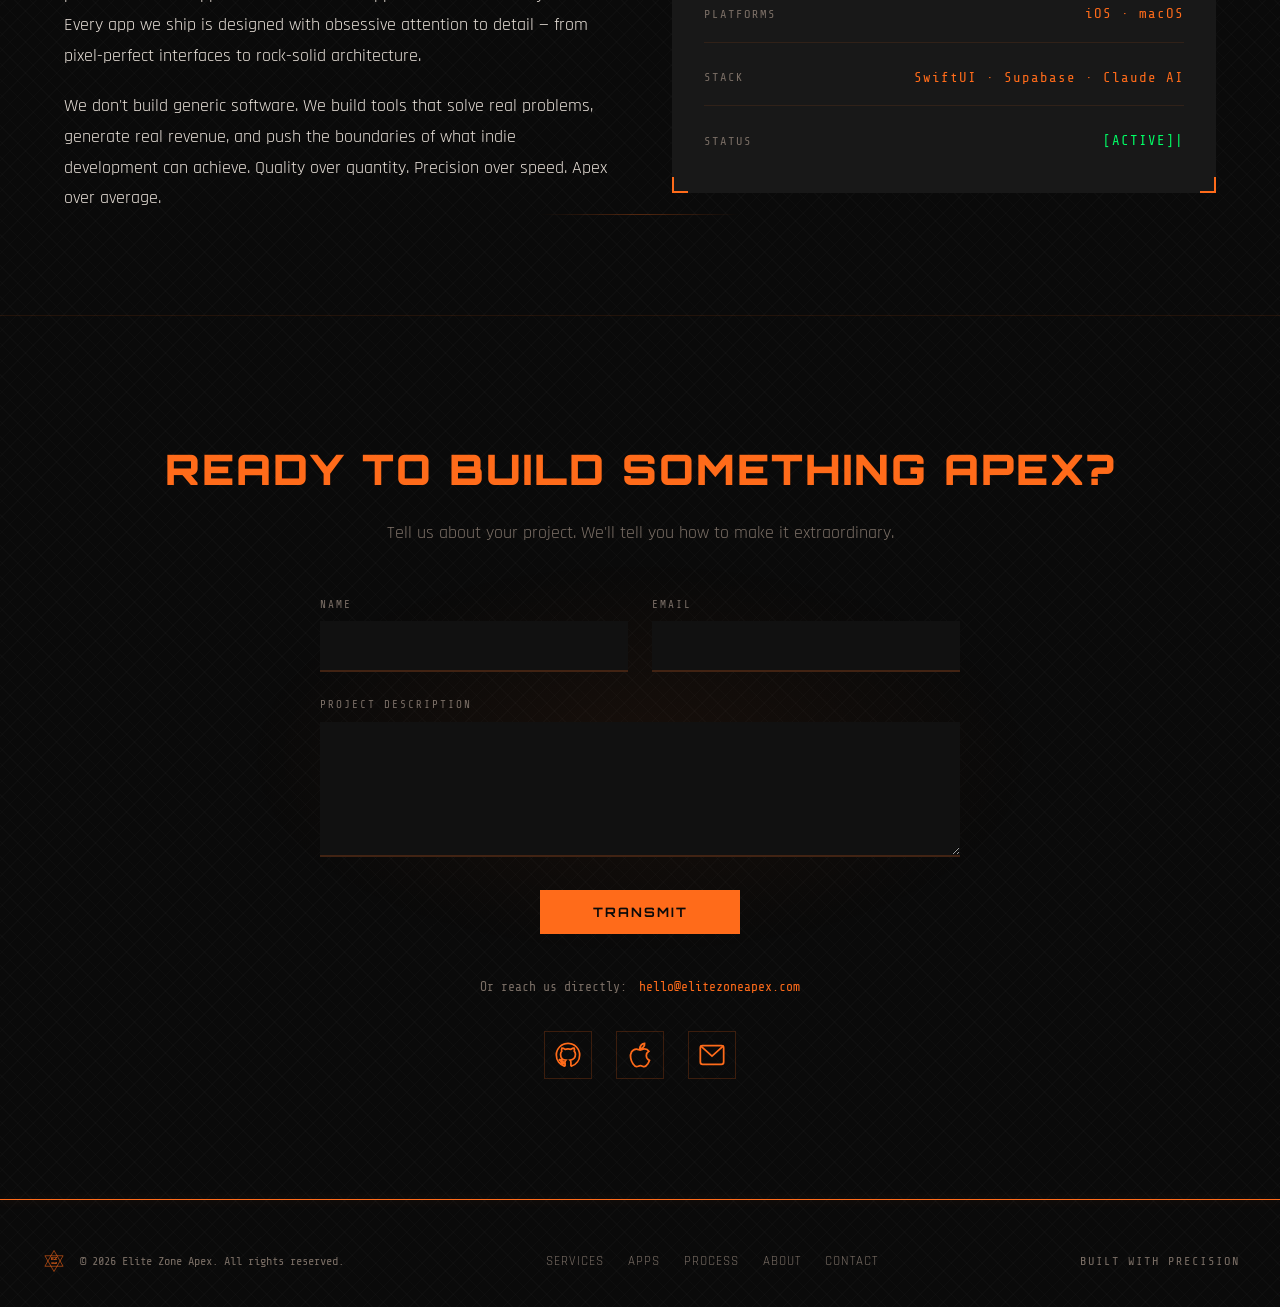
==== commit 29c07acc: "Update About section to include Android ecosystem Co-Authored-By: Claude Opus 4.6 <noreply@anthropic" ====
--- a/index.html
+++ b/index.html
@@ -419,7 +419,7 @@
       <div class="about__grid">
         <div class="about__text reveal">
           <h2 class="section-label">// ABOUT THE NETWORK</h2>
-          <p class="about__paragraph">Elite Zone Apex is a solo indie development studio focused on building precision-crafted applications for the Apple ecosystem. Every app we ship is designed with obsessive attention to detail — from pixel-perfect interfaces to rock-solid architecture.</p>
+          <p class="about__paragraph">Elite Zone Apex is a solo indie development studio focused on building precision-crafted applications across the Apple and Android ecosystems. Every app we ship is designed with obsessive attention to detail — from pixel-perfect interfaces to rock-solid architecture.</p>
           <p class="about__paragraph">We don't build generic software. We build tools that solve real problems, generate real revenue, and push the boundaries of what indie development can achieve. Quality over quantity. Precision over speed. Apex over average.</p>
         </div>
         <div class="about__stats reveal">
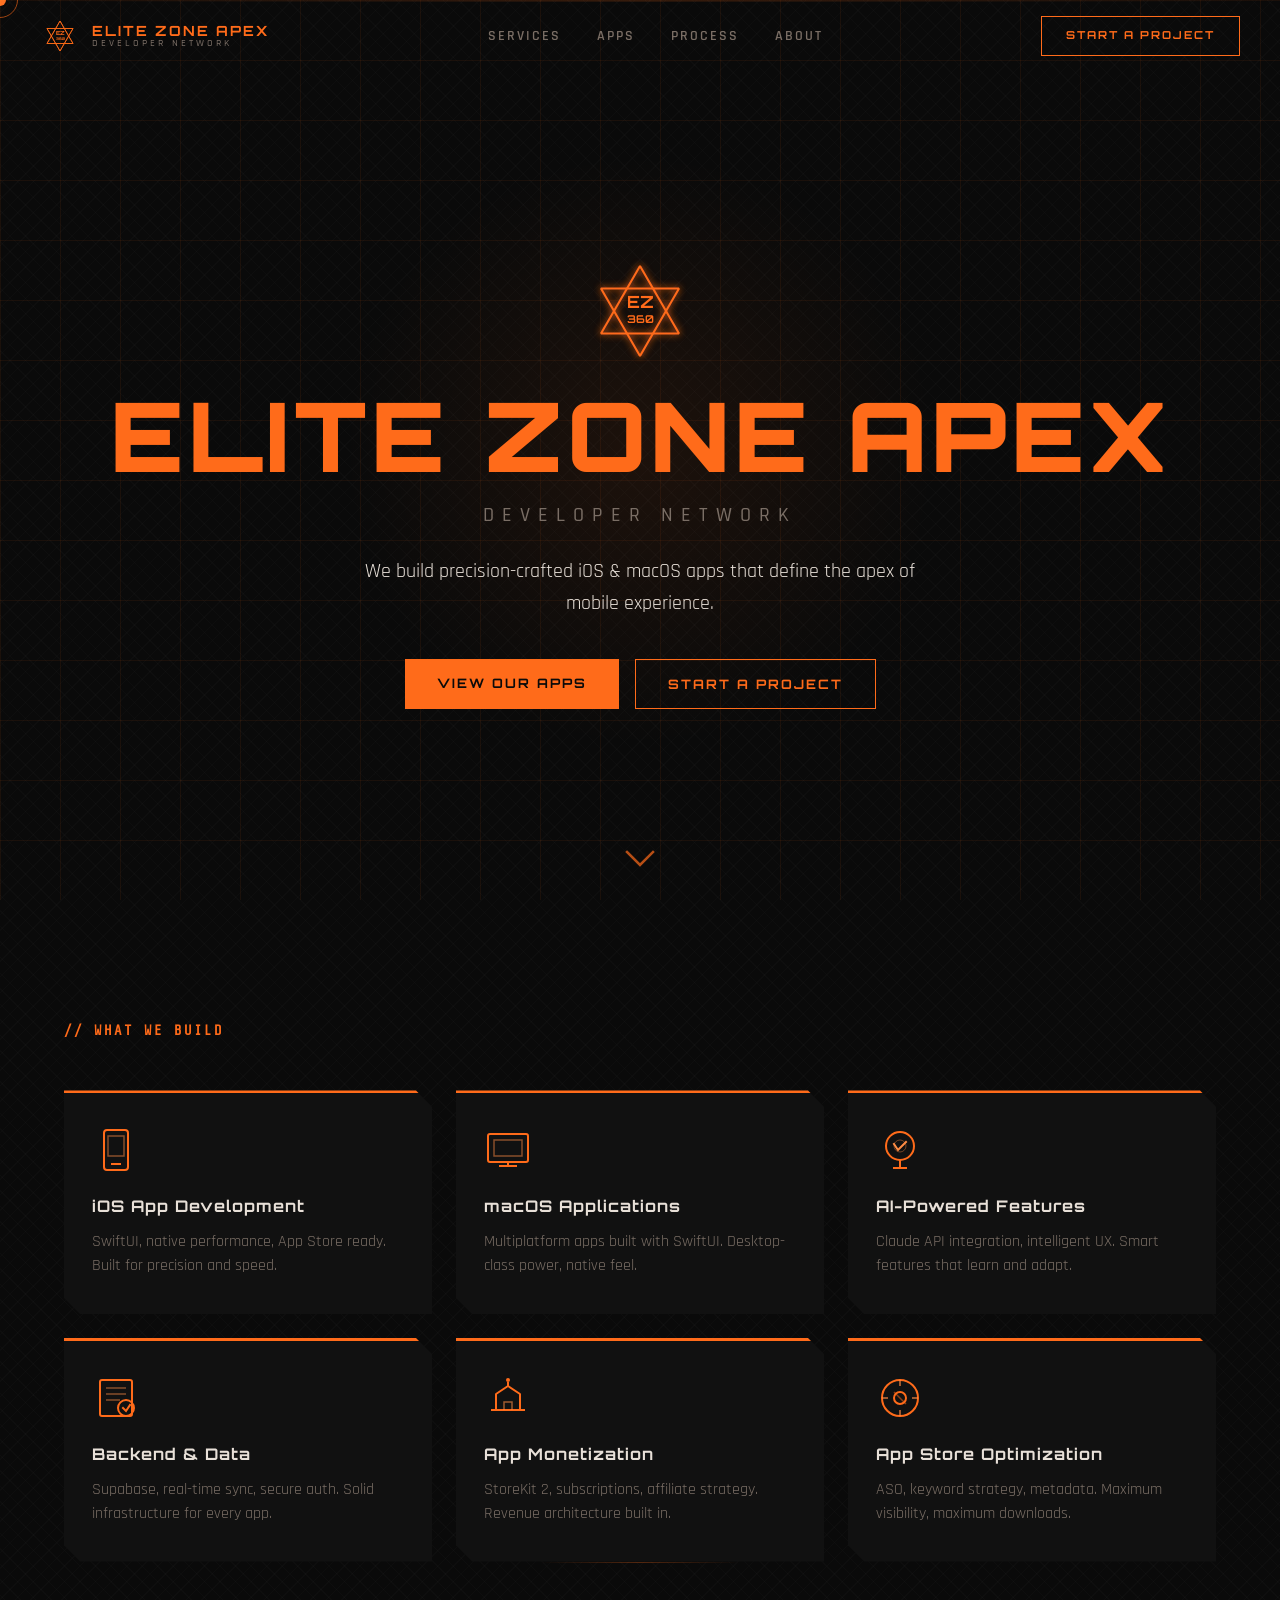
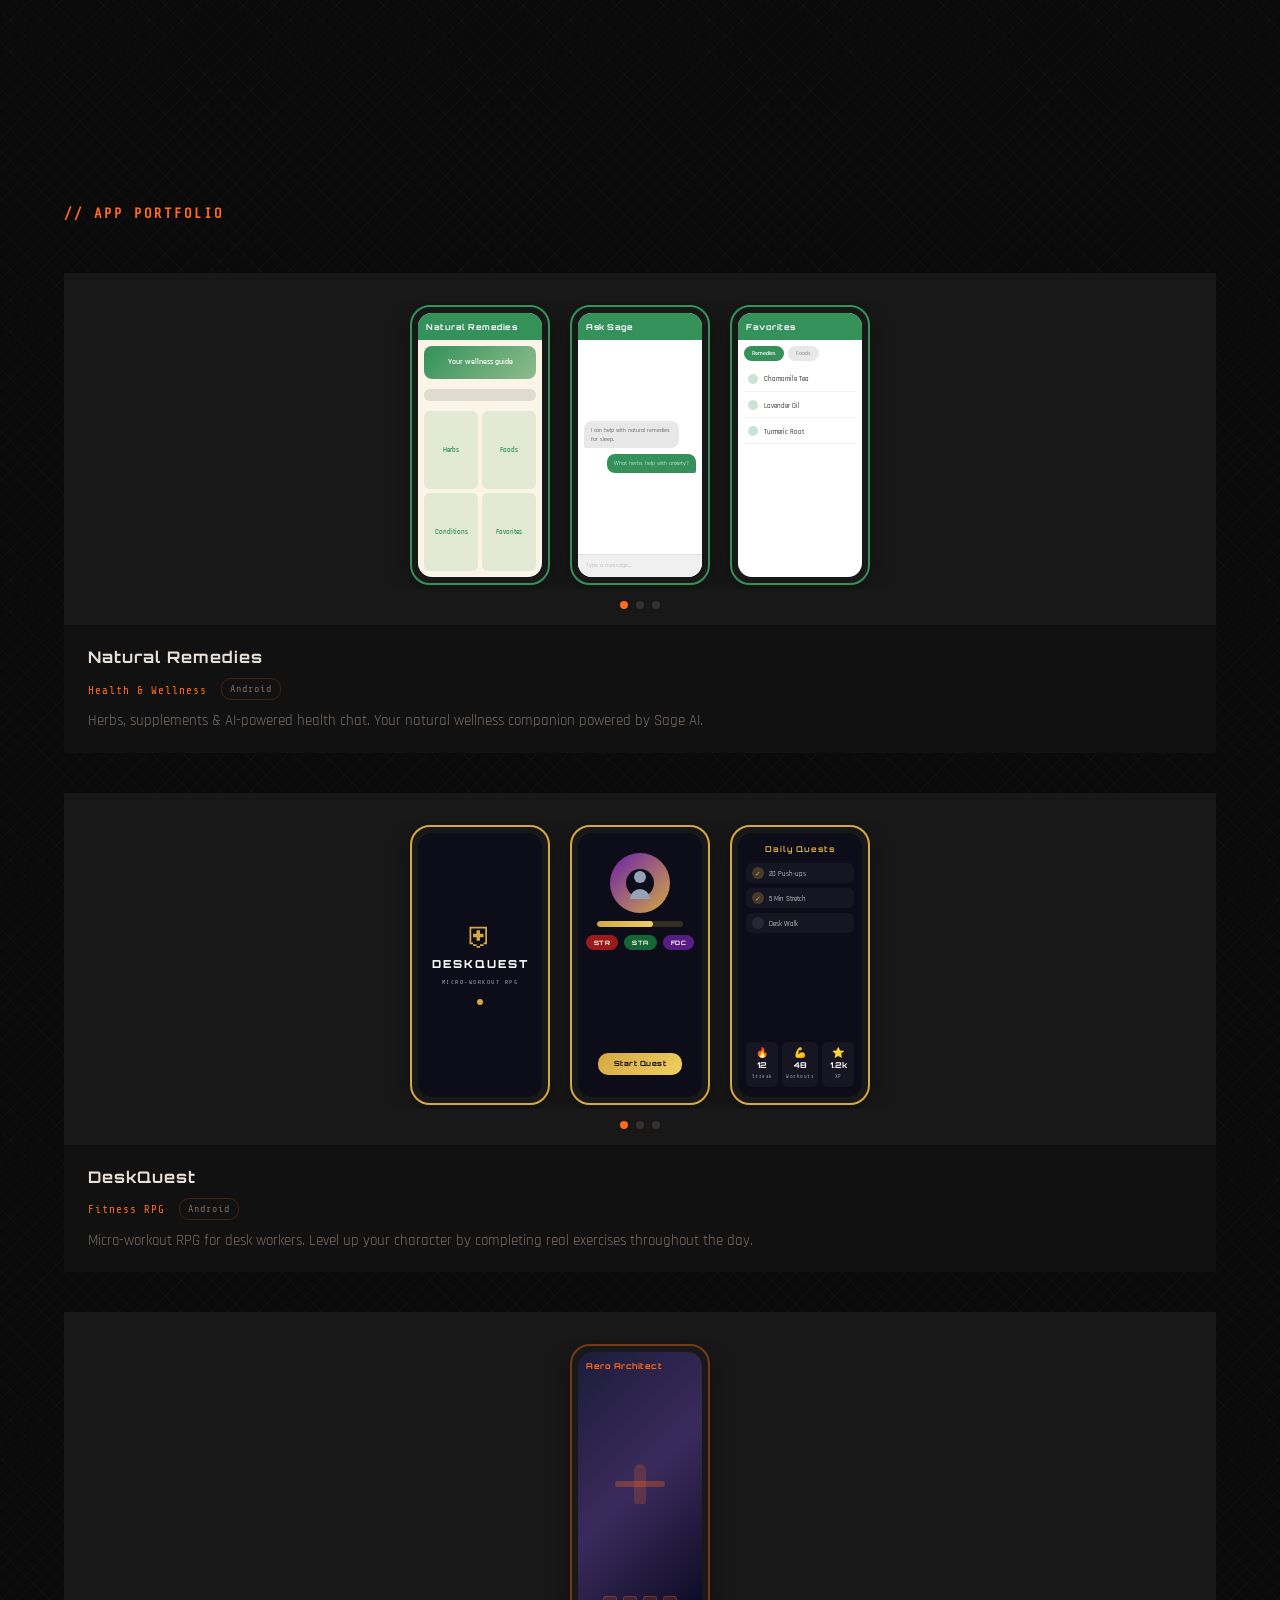
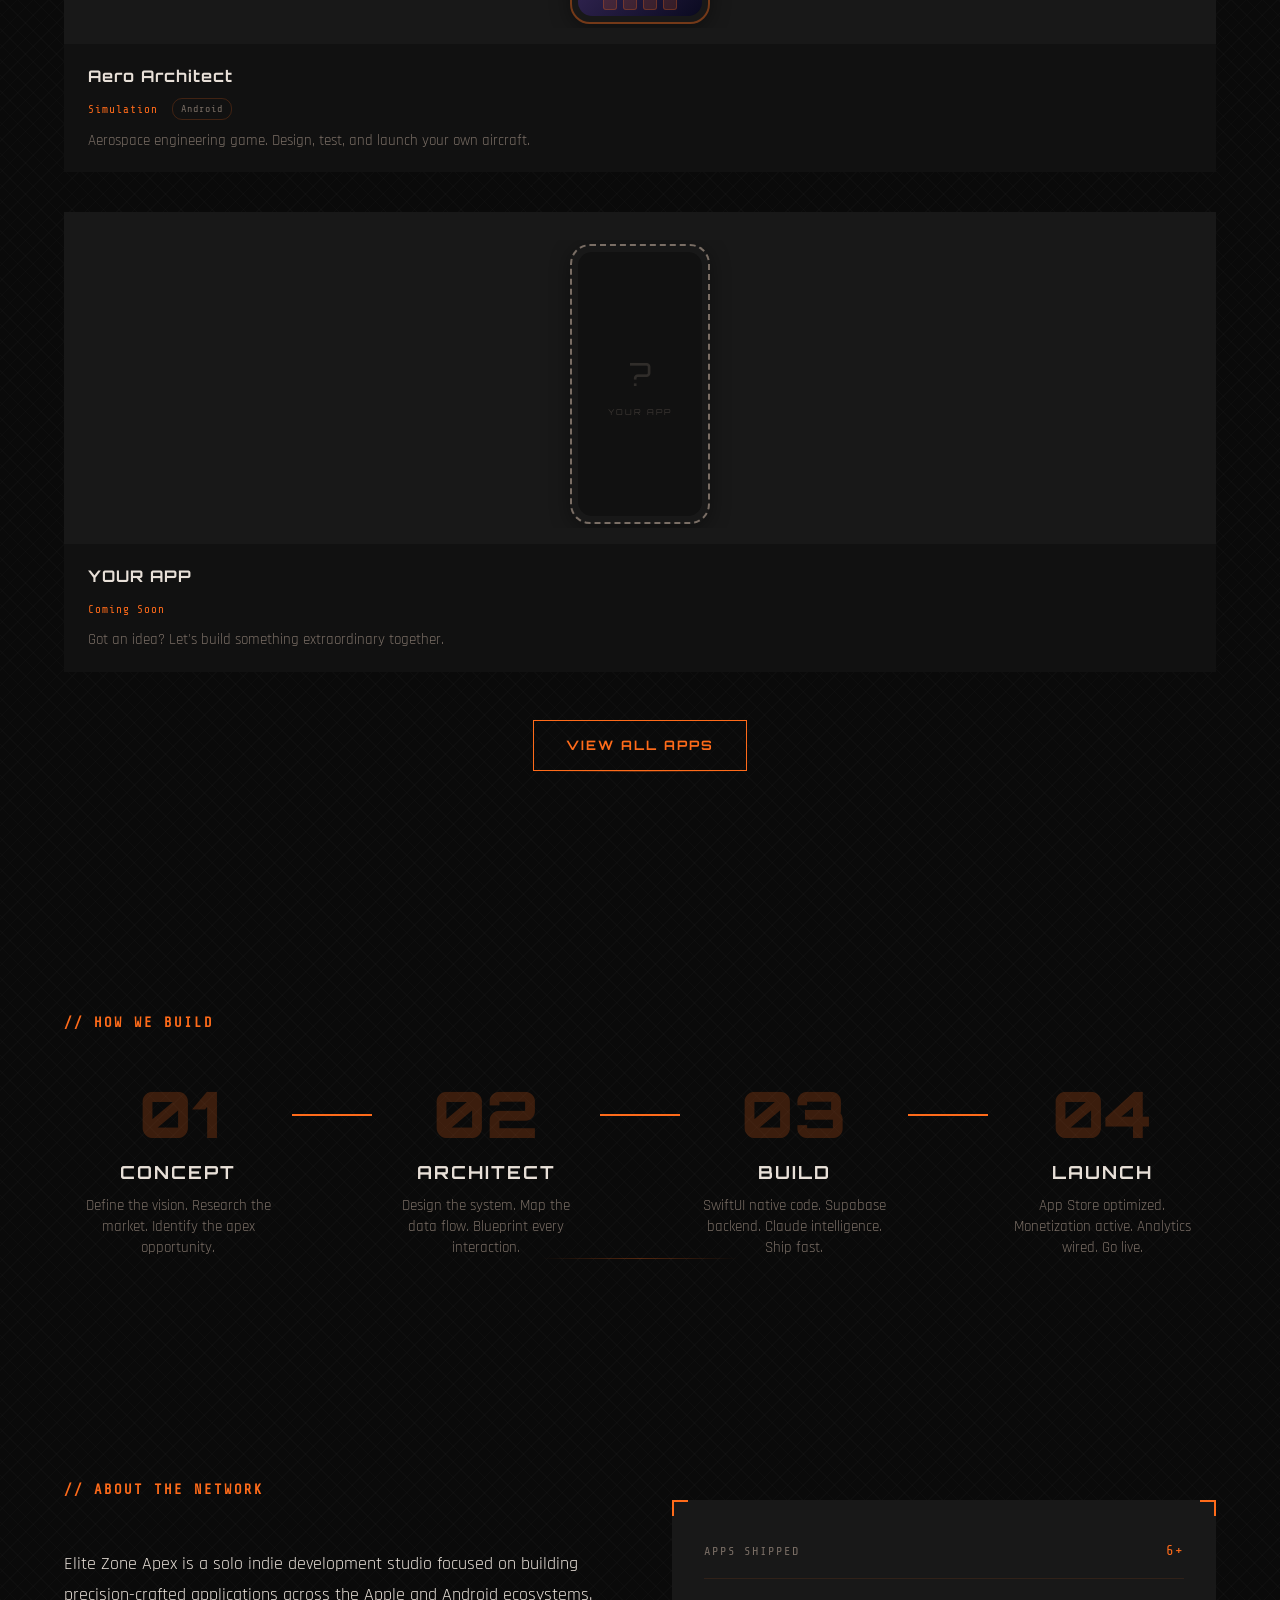
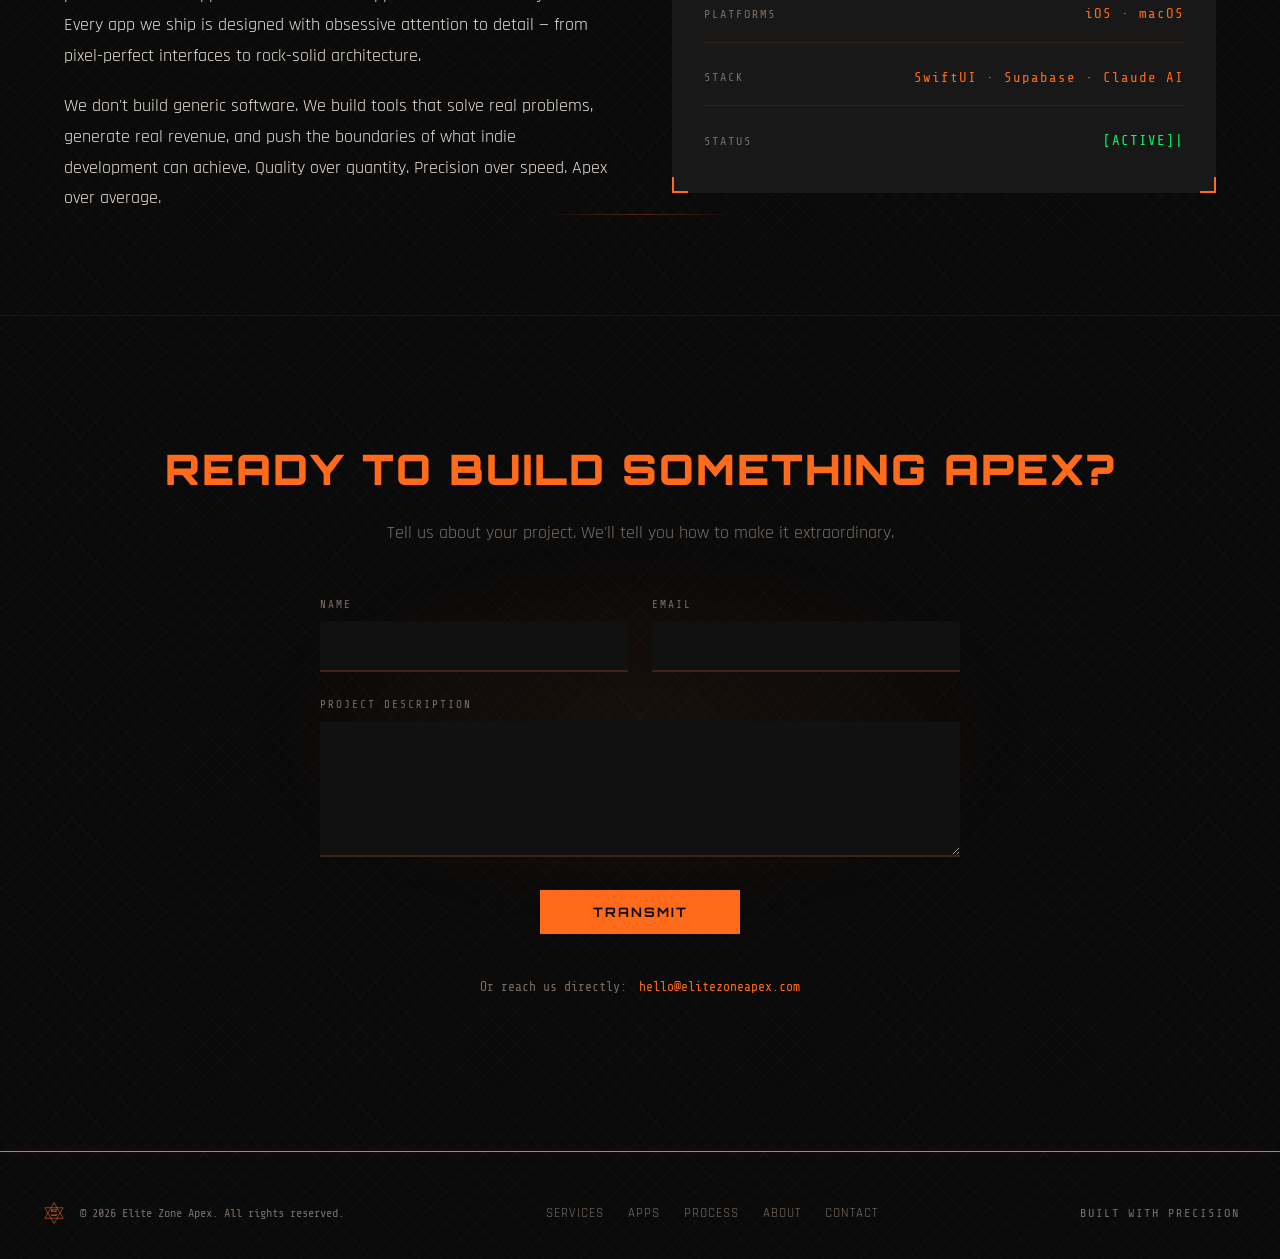
==== commit 1adaaabb: "Remove social icon links from contact section Co-Authored-By: Claude Opus 4.6 <noreply@anthropic.com" ====
--- a/index.html
+++ b/index.html
@@ -478,17 +478,6 @@
         <a href="mailto:hello@elitezoneapex.com" class="contact__alt-email">hello@elitezoneapex.com</a>
       </div>
 
-      <div class="contact__social reveal">
-        <a href="https://github.com" class="contact__social-link" aria-label="GitHub" target="_blank" rel="noopener noreferrer">
-          <svg viewBox="0 0 24 24" width="28" height="28" fill="none" stroke="#FF6B1A" stroke-width="1.5"><path d="M12 2C6.477 2 2 6.477 2 12c0 4.42 2.87 8.17 6.84 9.5.5.08.66-.23.66-.5v-1.69c-2.77.6-3.36-1.34-3.36-1.34-.46-1.16-1.11-1.47-1.11-1.47-.91-.62.07-.6.07-.6 1 .07 1.53 1.03 1.53 1.03.87 1.52 2.34 1.07 2.91.83.09-.65.35-1.09.63-1.34-2.22-.25-4.55-1.11-4.55-4.94 0-1.1.39-1.99 1.03-2.69-.1-.25-.45-1.27.1-2.64 0 0 .84-.27 2.75 1.02A9.56 9.56 0 0112 6.8c.85.004 1.7.114 2.5.336 1.9-1.29 2.75-1.02 2.75-1.02.55 1.37.2 2.39.1 2.64.64.7 1.03 1.6 1.03 2.69 0 3.84-2.34 4.68-4.57 4.93.36.31.68.92.68 1.85v2.74c0 .27.16.59.67.5A10.003 10.003 0 0022 12c0-5.523-4.477-10-10-10z"/></svg>
-        </a>
-        <a href="https://apps.apple.com" class="contact__social-link" aria-label="App Store" target="_blank" rel="noopener noreferrer">
-          <svg viewBox="0 0 24 24" width="28" height="28" fill="none" stroke="#FF6B1A" stroke-width="1.5"><path d="M18.71 19.5c-.83 1.24-1.71 2.45-3.05 2.47-1.34.03-1.77-.79-3.29-.79-1.53 0-2 .77-3.27.82-1.31.05-2.3-1.32-3.14-2.53C4.25 17 2.94 12.45 4.7 9.39c.87-1.52 2.43-2.48 4.12-2.51 1.28-.02 2.5.87 3.29.87.78 0 2.26-1.07 3.8-.91.65.03 2.47.26 3.64 1.98-.09.06-2.17 1.28-2.15 3.81.03 3.02 2.65 4.03 2.68 4.04-.03.07-.42 1.44-1.38 2.83M13 3.5c.73-.83 1.94-1.46 2.94-1.5.13 1.17-.34 2.35-1.04 3.19-.69.85-1.83 1.51-2.95 1.42-.15-1.15.41-2.35 1.05-3.11z"/></svg>
-        </a>
-        <a href="mailto:hello@elitezoneapex.com" class="contact__social-link" aria-label="Email">
-          <svg viewBox="0 0 24 24" width="28" height="28" fill="none" stroke="#FF6B1A" stroke-width="1.5"><rect x="2" y="4" width="20" height="16" rx="2"/><path d="M22 4L12 13 2 4"/></svg>
-        </a>
-      </div>
     </div>
   </section>
 
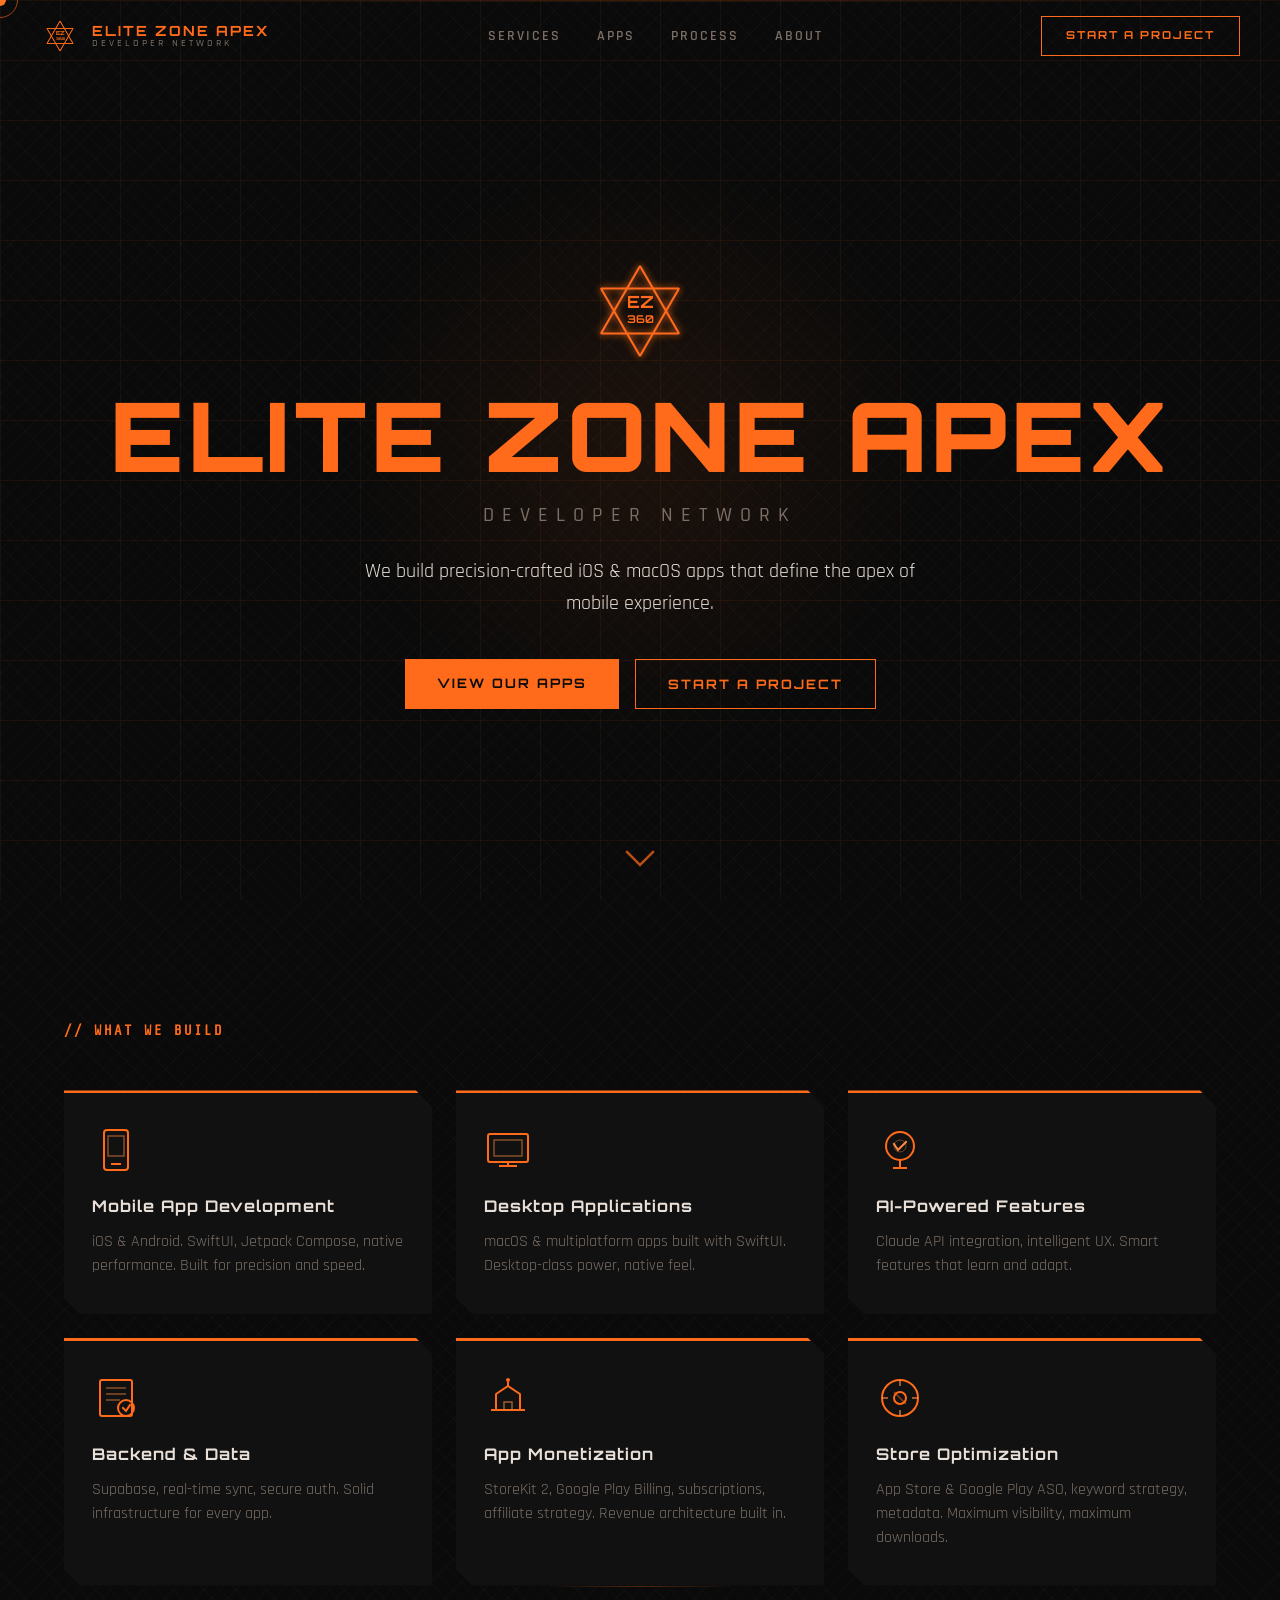
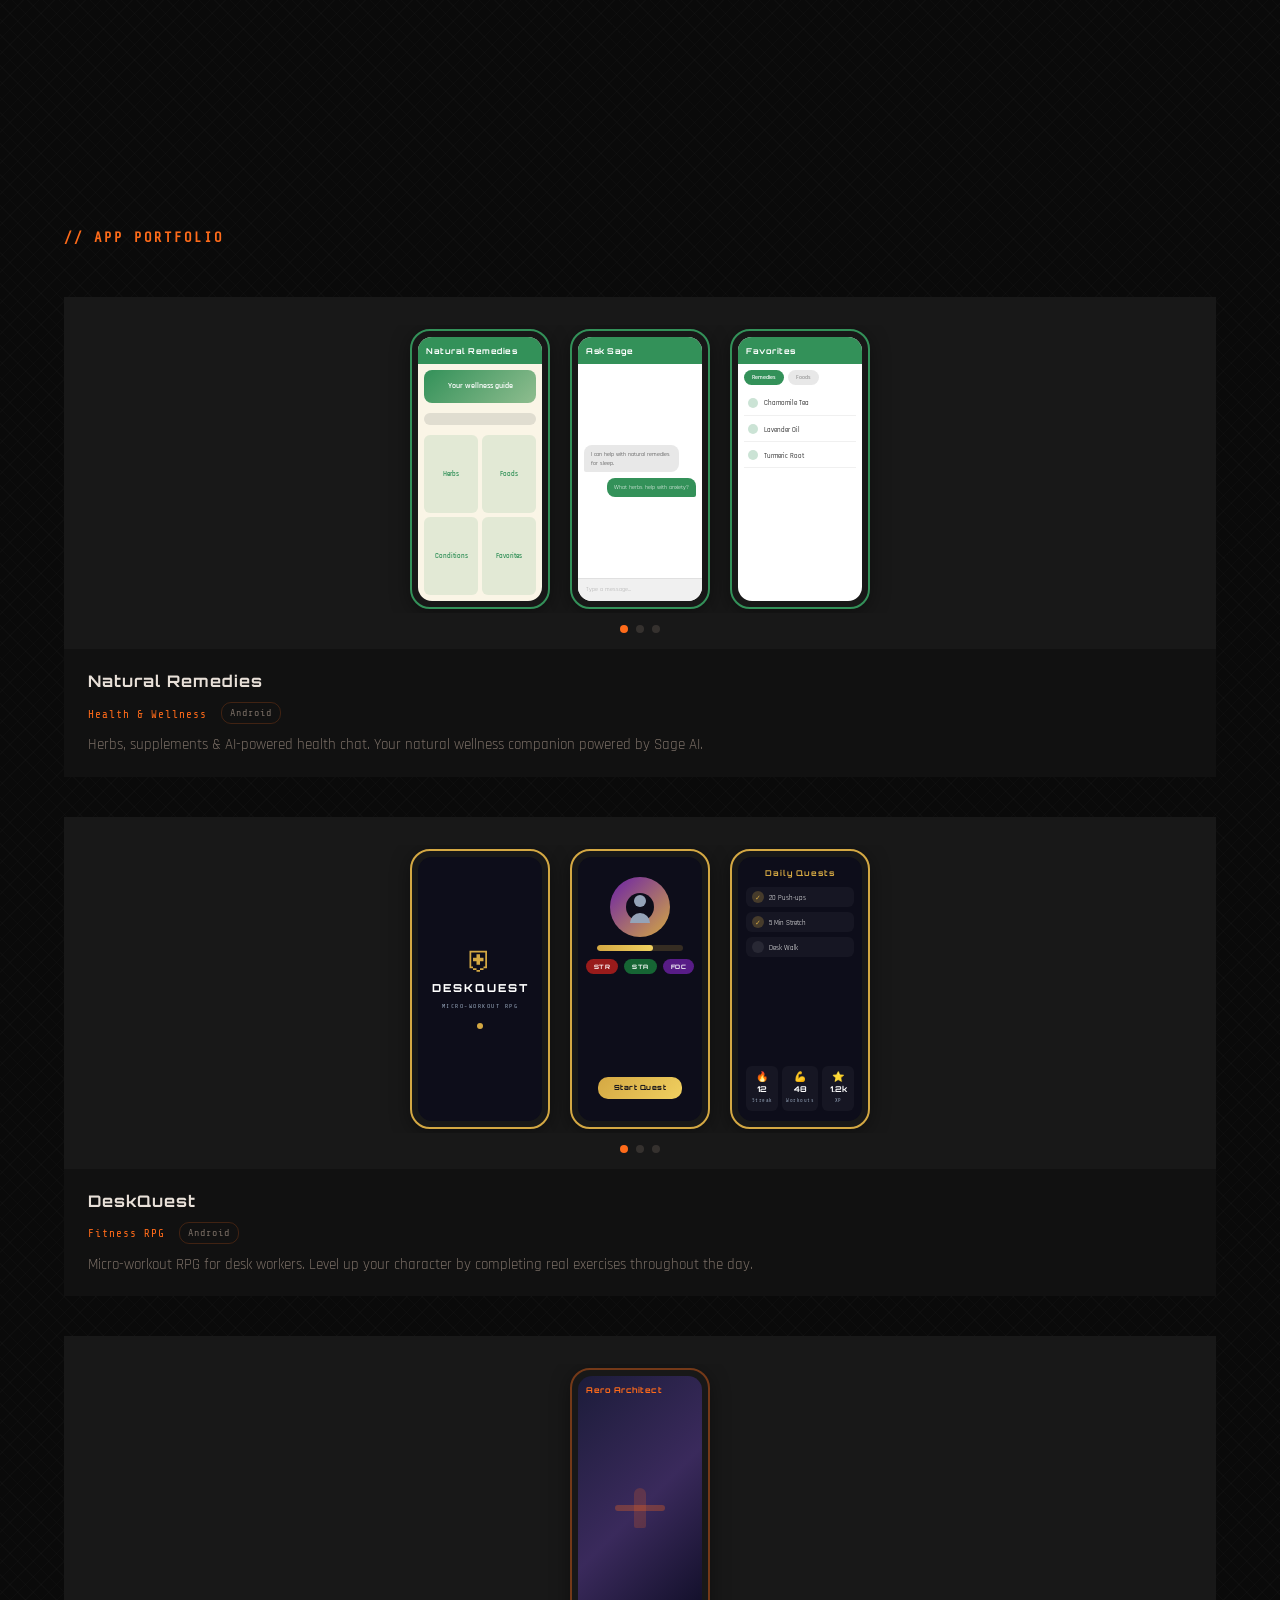
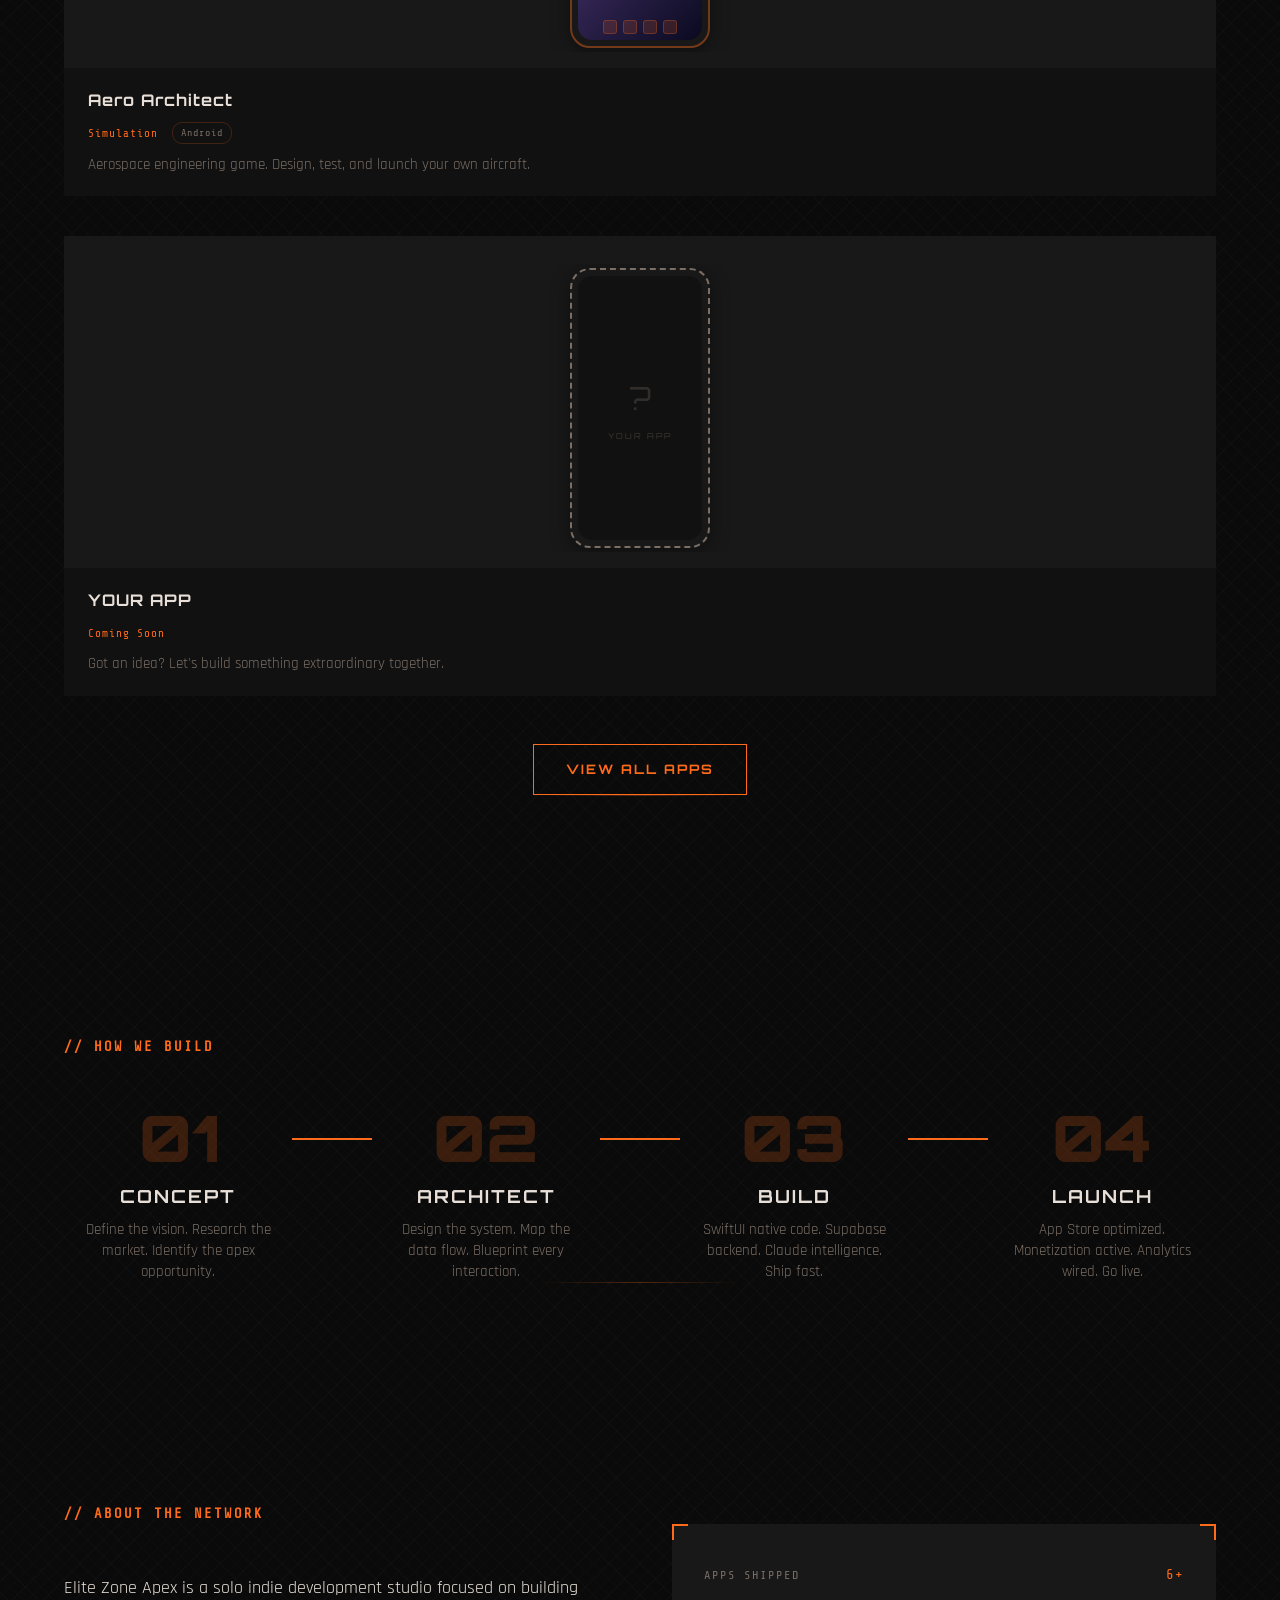
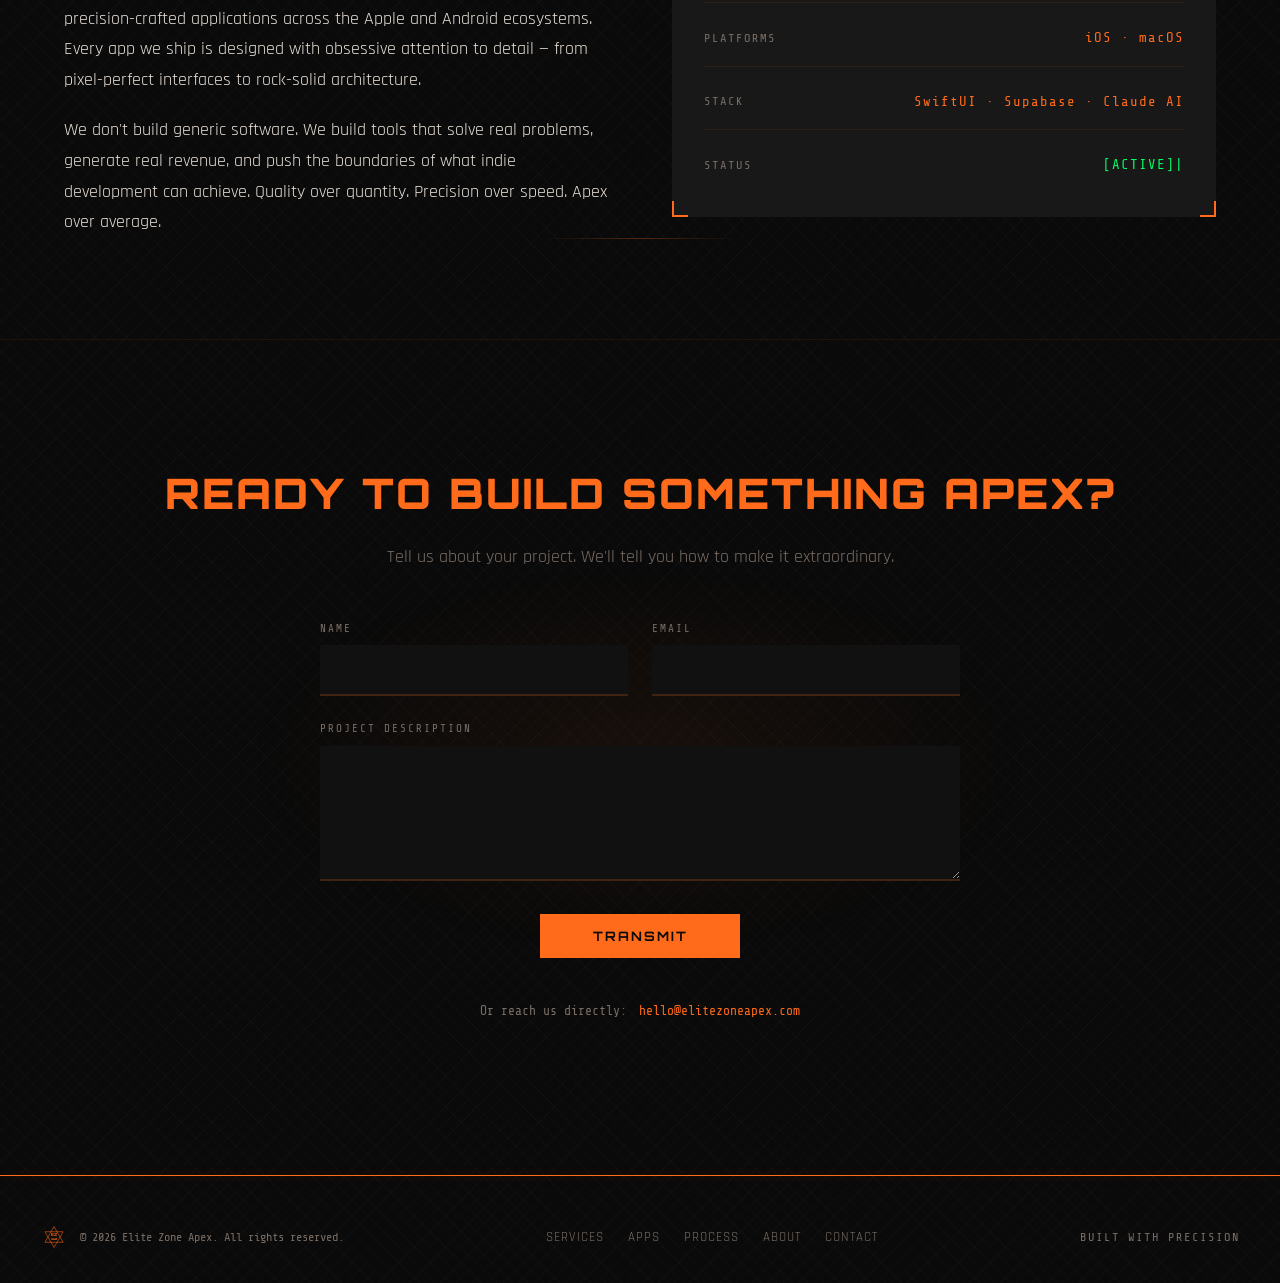
==== commit eea97a7d: "Update services section to include Android development - iOS App Development → Mobile App Developmen" ====
--- a/index.html
+++ b/index.html
@@ -122,8 +122,8 @@
           <div class="service-card__icon">
             <svg viewBox="0 0 48 48" width="48" height="48"><rect x="12" y="4" width="24" height="40" rx="3" fill="none" stroke="#FF6B1A" stroke-width="2"/><line x1="20" y1="38" x2="28" y2="38" stroke="#FF6B1A" stroke-width="2" stroke-linecap="square"/><rect x="16" y="10" width="16" height="20" fill="none" stroke="#ff8c44" stroke-width="1.5" opacity="0.5"/></svg>
           </div>
-          <h3 class="service-card__title">iOS App Development</h3>
-          <p class="service-card__desc">SwiftUI, native performance, App Store ready. Built for precision and speed.</p>
+          <h3 class="service-card__title">Mobile App Development</h3>
+          <p class="service-card__desc">iOS &amp; Android. SwiftUI, Jetpack Compose, native performance. Built for precision and speed.</p>
         </article>
 
         <article class="service-card reveal">
@@ -131,8 +131,8 @@
           <div class="service-card__icon">
             <svg viewBox="0 0 48 48" width="48" height="48"><rect x="4" y="8" width="40" height="28" rx="2" fill="none" stroke="#FF6B1A" stroke-width="2"/><line x1="16" y1="40" x2="32" y2="40" stroke="#FF6B1A" stroke-width="2" stroke-linecap="square"/><line x1="24" y1="36" x2="24" y2="40" stroke="#FF6B1A" stroke-width="2"/><rect x="10" y="14" width="28" height="16" fill="none" stroke="#ff8c44" stroke-width="1.5" opacity="0.5"/></svg>
           </div>
-          <h3 class="service-card__title">macOS Applications</h3>
-          <p class="service-card__desc">Multiplatform apps built with SwiftUI. Desktop-class power, native feel.</p>
+          <h3 class="service-card__title">Desktop Applications</h3>
+          <p class="service-card__desc">macOS &amp; multiplatform apps built with SwiftUI. Desktop-class power, native feel.</p>
         </article>
 
         <article class="service-card reveal">
@@ -159,7 +159,7 @@
             <svg viewBox="0 0 48 48" width="48" height="48"><path d="M12 36 L12 20 L24 12 L36 20 L36 36" fill="none" stroke="#FF6B1A" stroke-width="2" stroke-linejoin="bevel"/><line x1="8" y1="36" x2="40" y2="36" stroke="#FF6B1A" stroke-width="2" stroke-linecap="square"/><path d="M20 36 L20 28 L28 28 L28 36" fill="none" stroke="#ff8c44" stroke-width="1.5" opacity="0.6"/><line x1="24" y1="12" x2="24" y2="8" stroke="#FF6B1A" stroke-width="2"/><circle cx="24" cy="6" r="2" fill="#FF6B1A"/></svg>
           </div>
           <h3 class="service-card__title">App Monetization</h3>
-          <p class="service-card__desc">StoreKit 2, subscriptions, affiliate strategy. Revenue architecture built in.</p>
+          <p class="service-card__desc">StoreKit 2, Google Play Billing, subscriptions, affiliate strategy. Revenue architecture built in.</p>
         </article>
 
         <article class="service-card reveal">
@@ -167,8 +167,8 @@
           <div class="service-card__icon">
             <svg viewBox="0 0 48 48" width="48" height="48"><circle cx="24" cy="24" r="18" fill="none" stroke="#FF6B1A" stroke-width="2"/><path d="M24 6 L24 12" stroke="#ff8c44" stroke-width="2" opacity="0.6"/><path d="M24 36 L24 42" stroke="#ff8c44" stroke-width="2" opacity="0.6"/><path d="M6 24 L12 24" stroke="#ff8c44" stroke-width="2" opacity="0.6"/><path d="M36 24 L42 24" stroke="#ff8c44" stroke-width="2" opacity="0.6"/><circle cx="24" cy="24" r="6" fill="none" stroke="#FF6B1A" stroke-width="2"/><path d="M18 18 L30 30" stroke="#FF6B1A" stroke-width="1.5" opacity="0.5"/></svg>
           </div>
-          <h3 class="service-card__title">App Store Optimization</h3>
-          <p class="service-card__desc">ASO, keyword strategy, metadata. Maximum visibility, maximum downloads.</p>
+          <h3 class="service-card__title">Store Optimization</h3>
+          <p class="service-card__desc">App Store &amp; Google Play ASO, keyword strategy, metadata. Maximum visibility, maximum downloads.</p>
         </article>
 
       </div>
